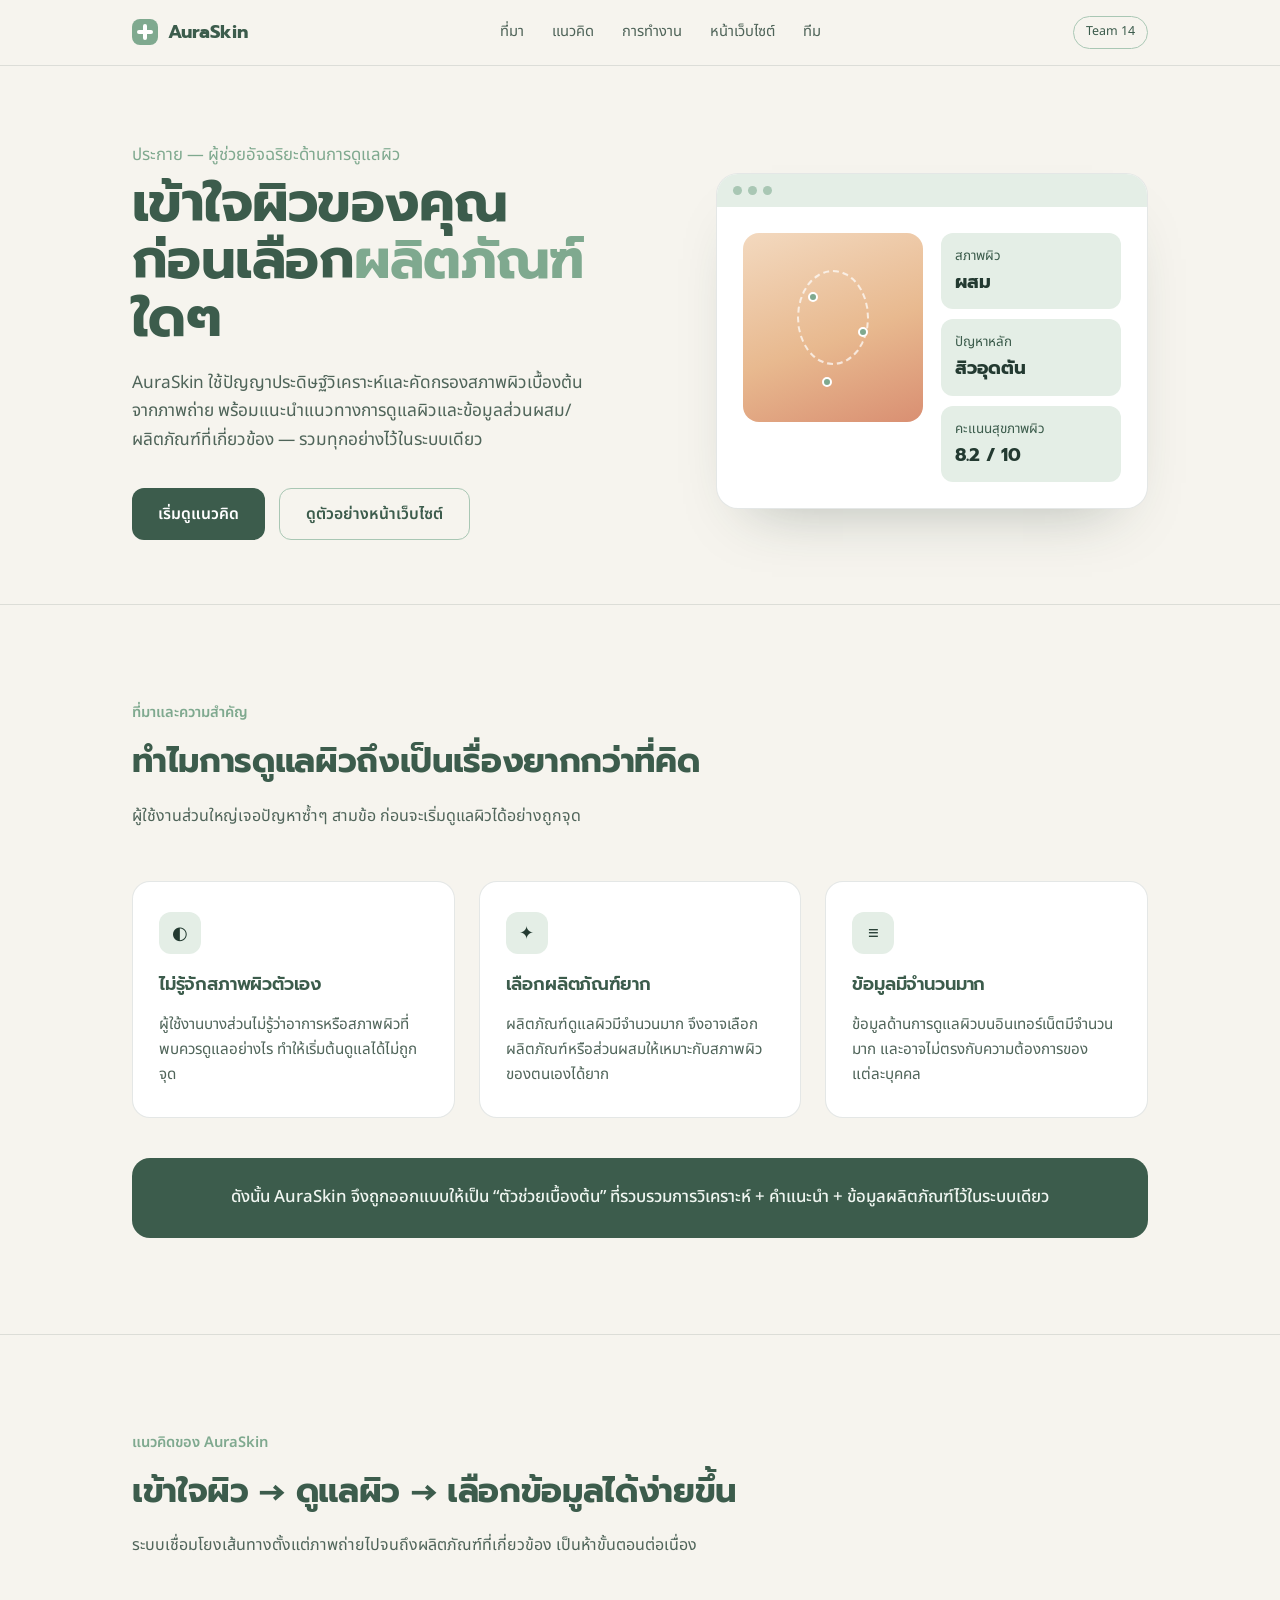
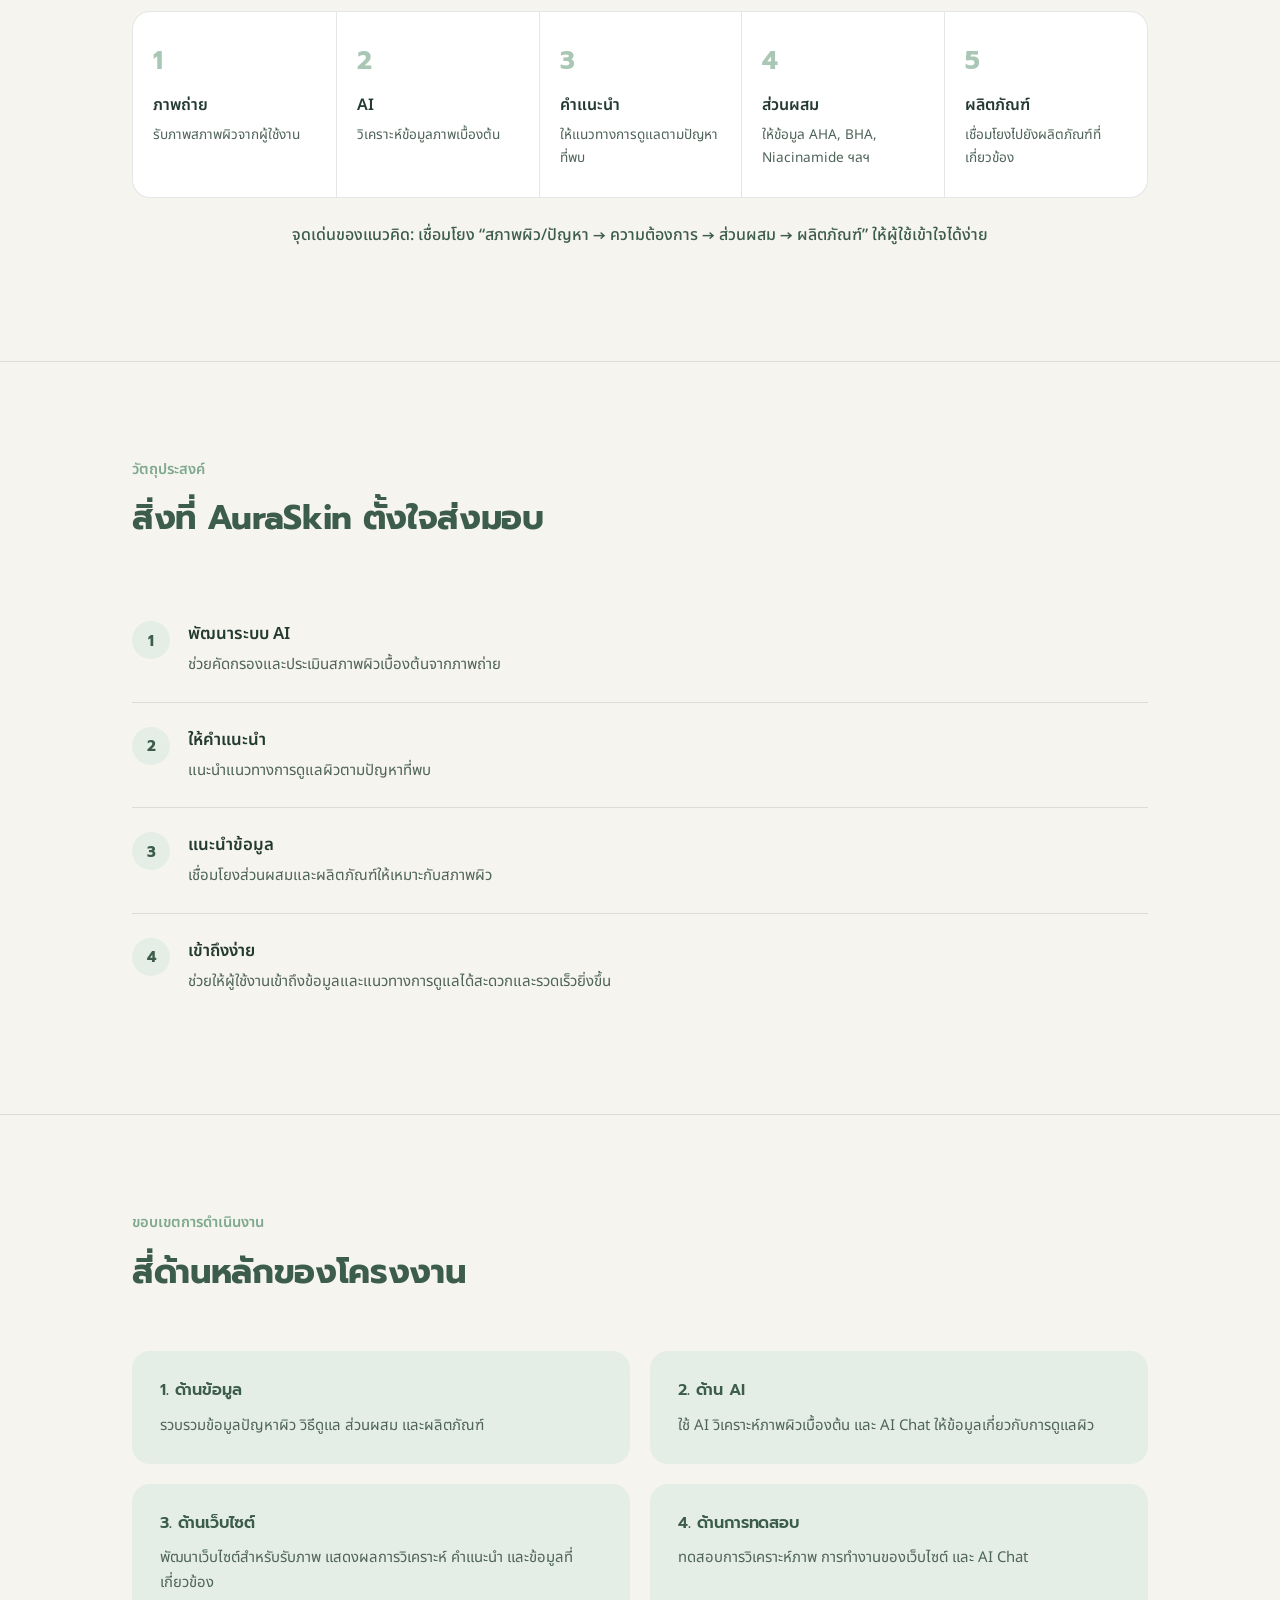
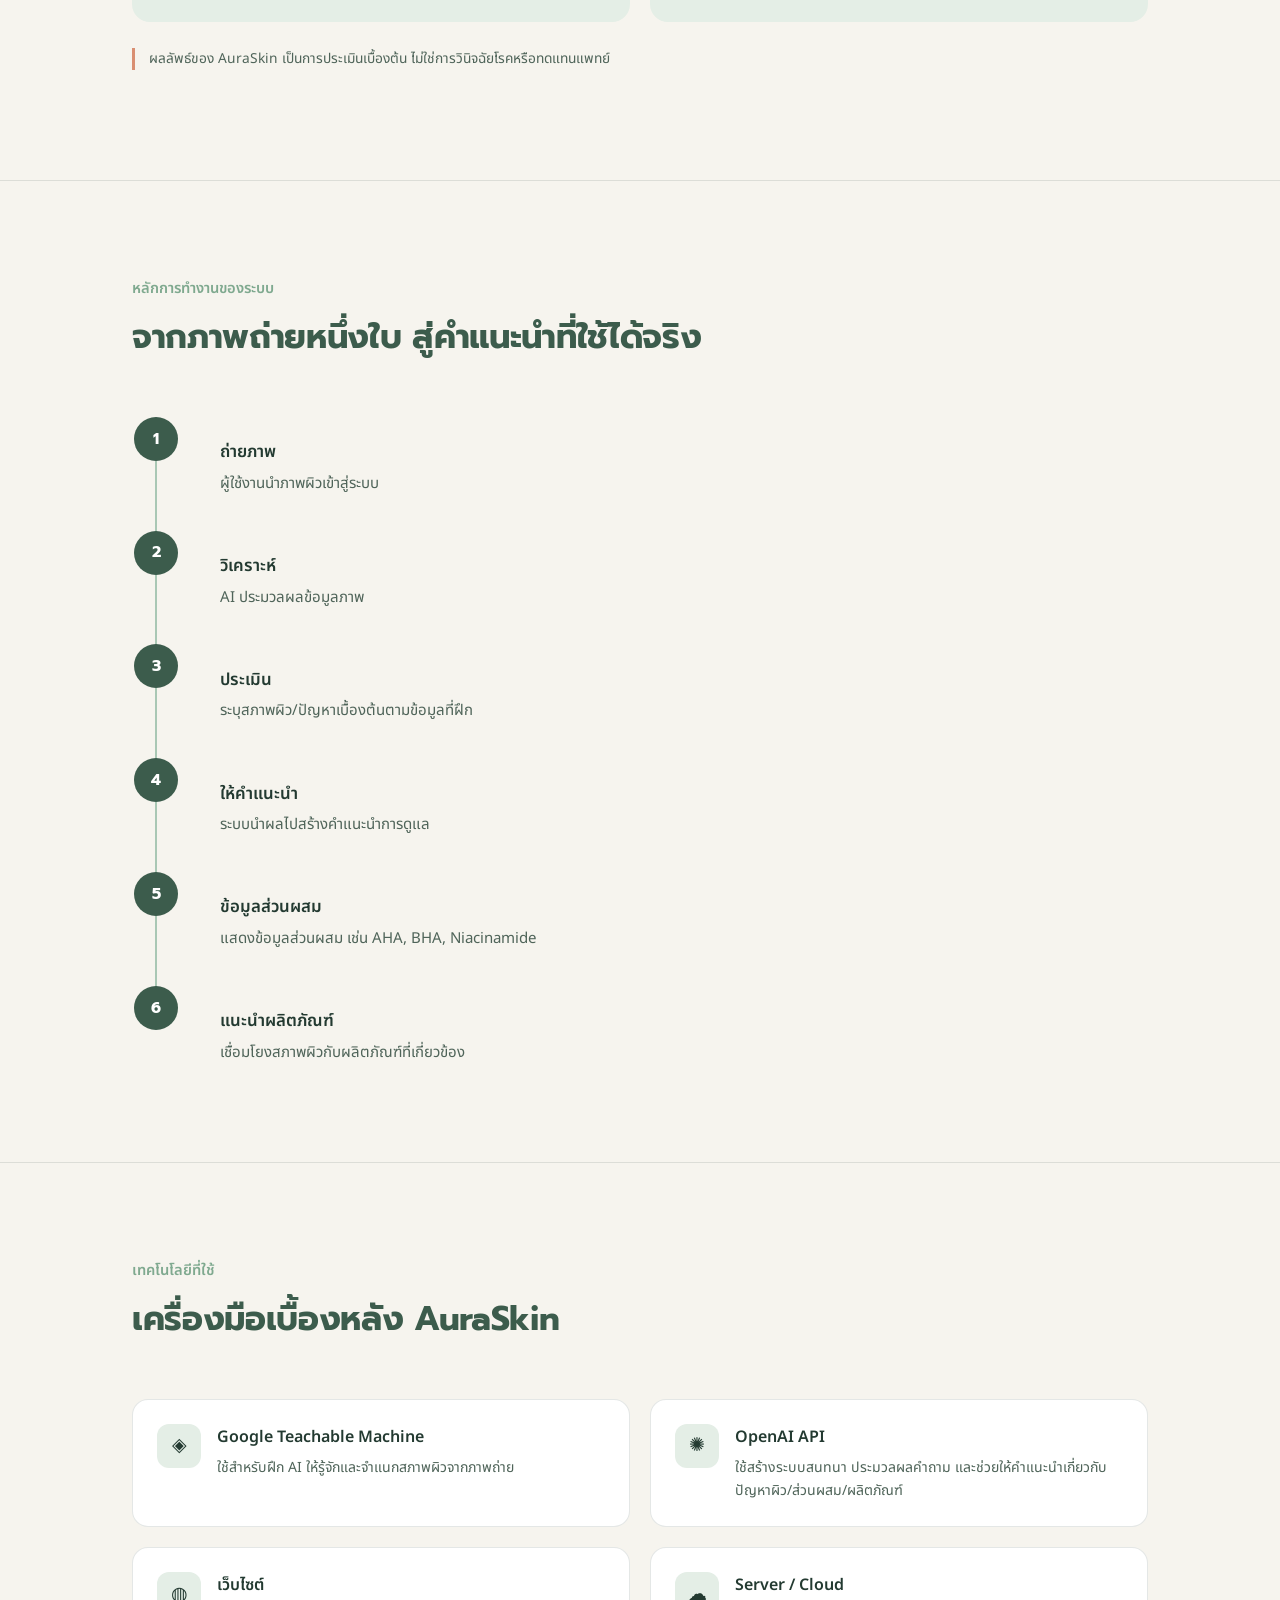
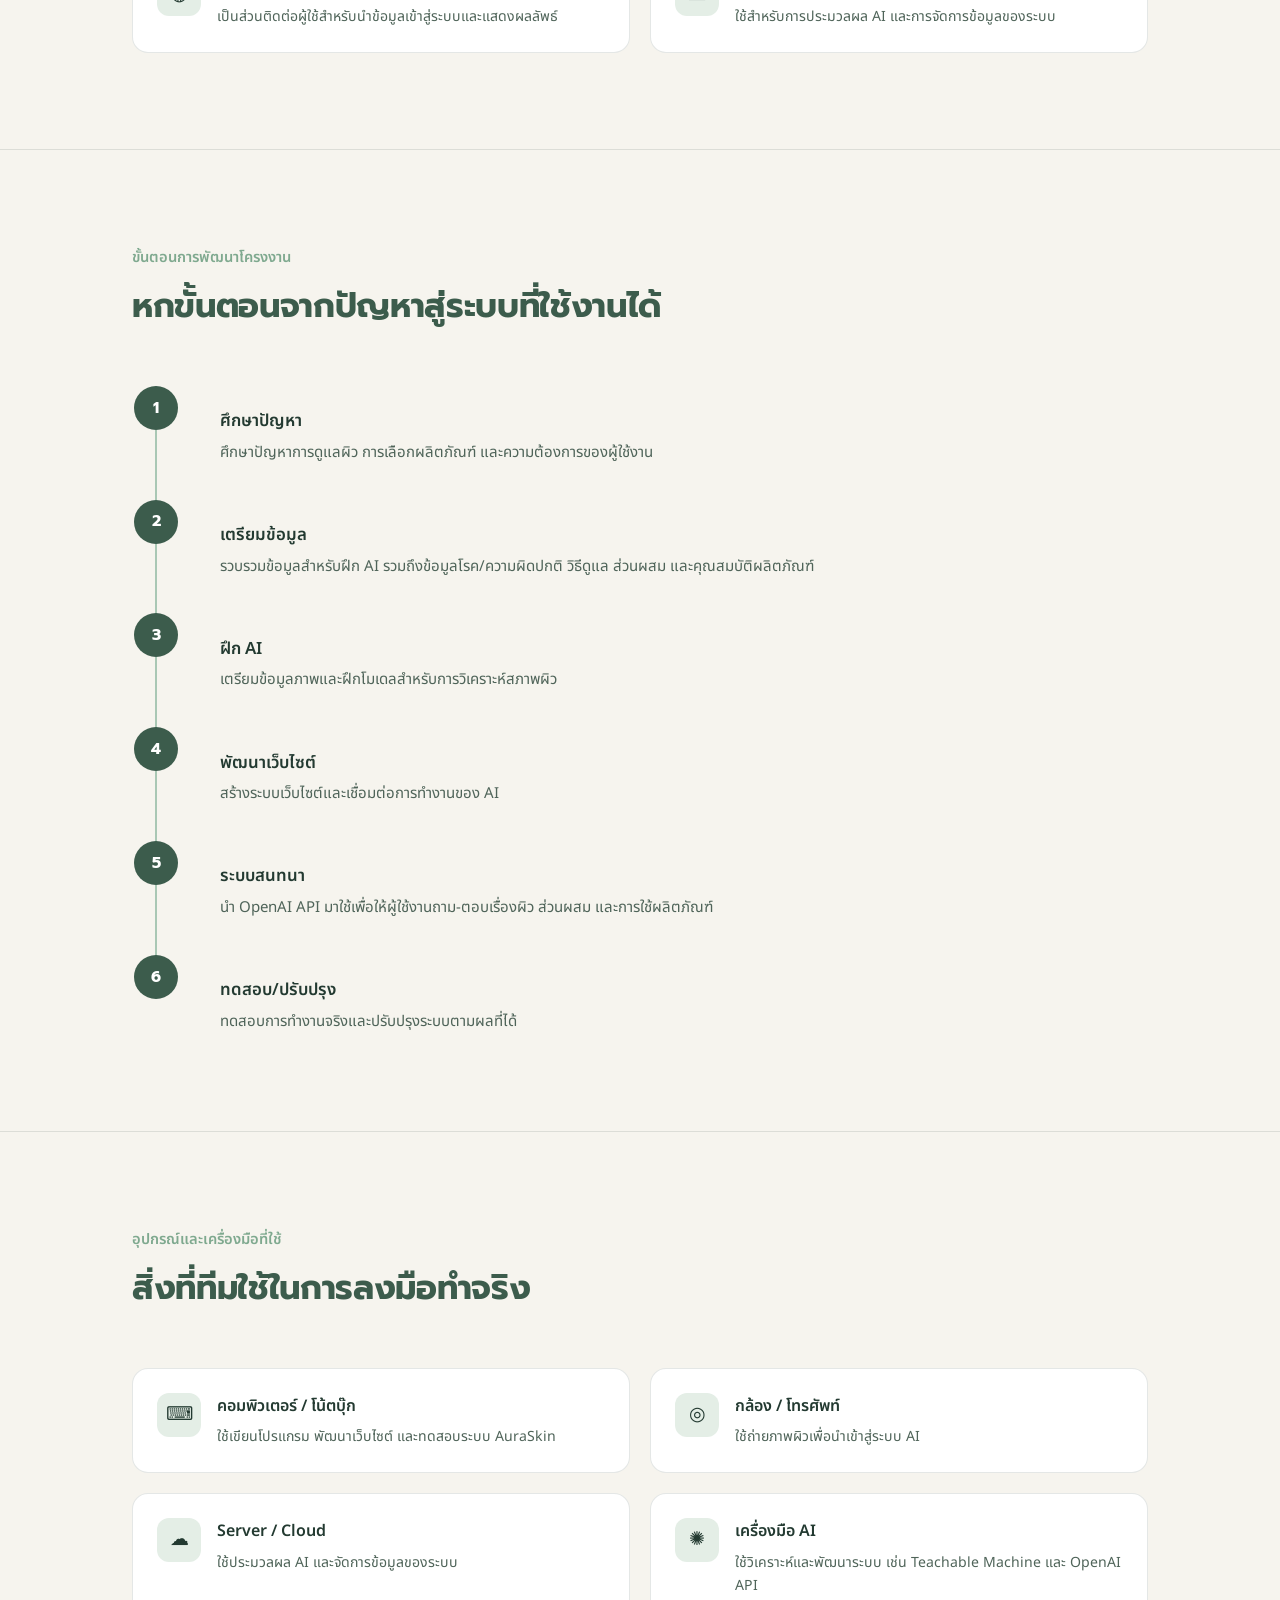
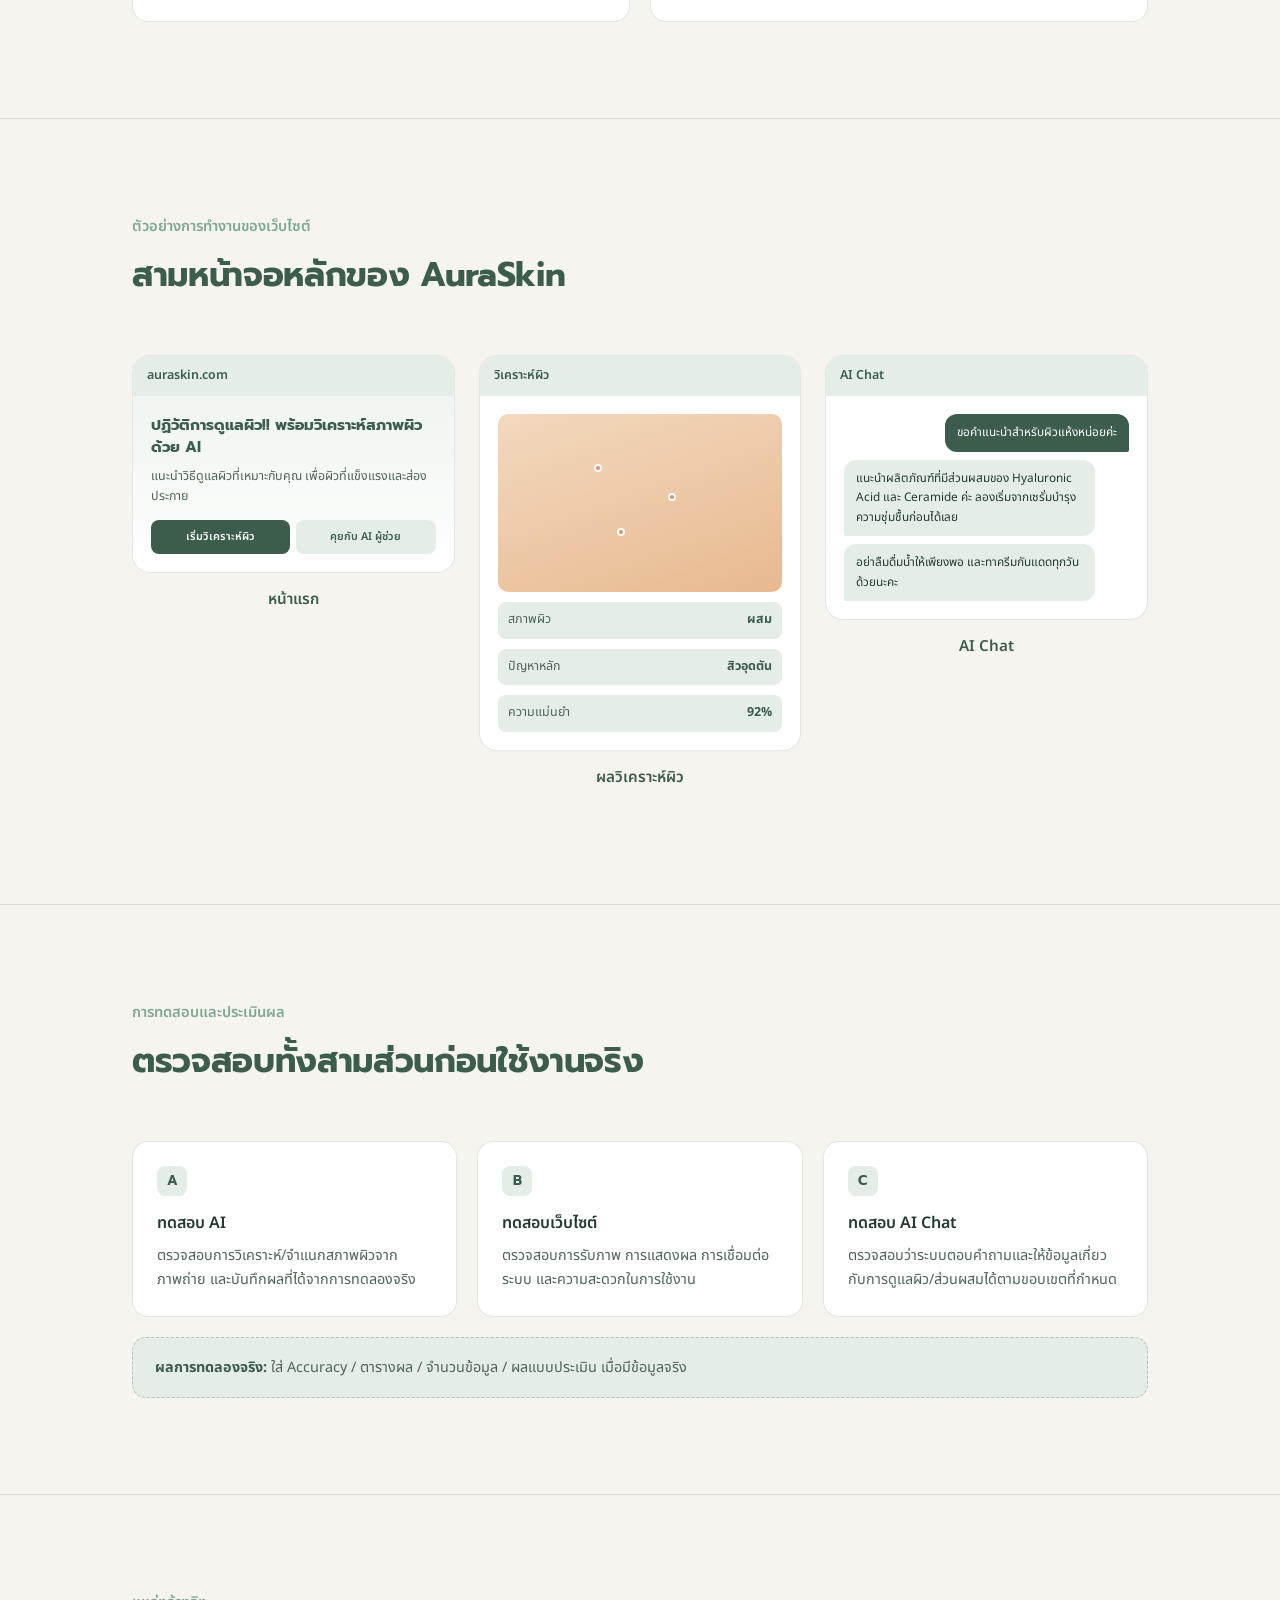
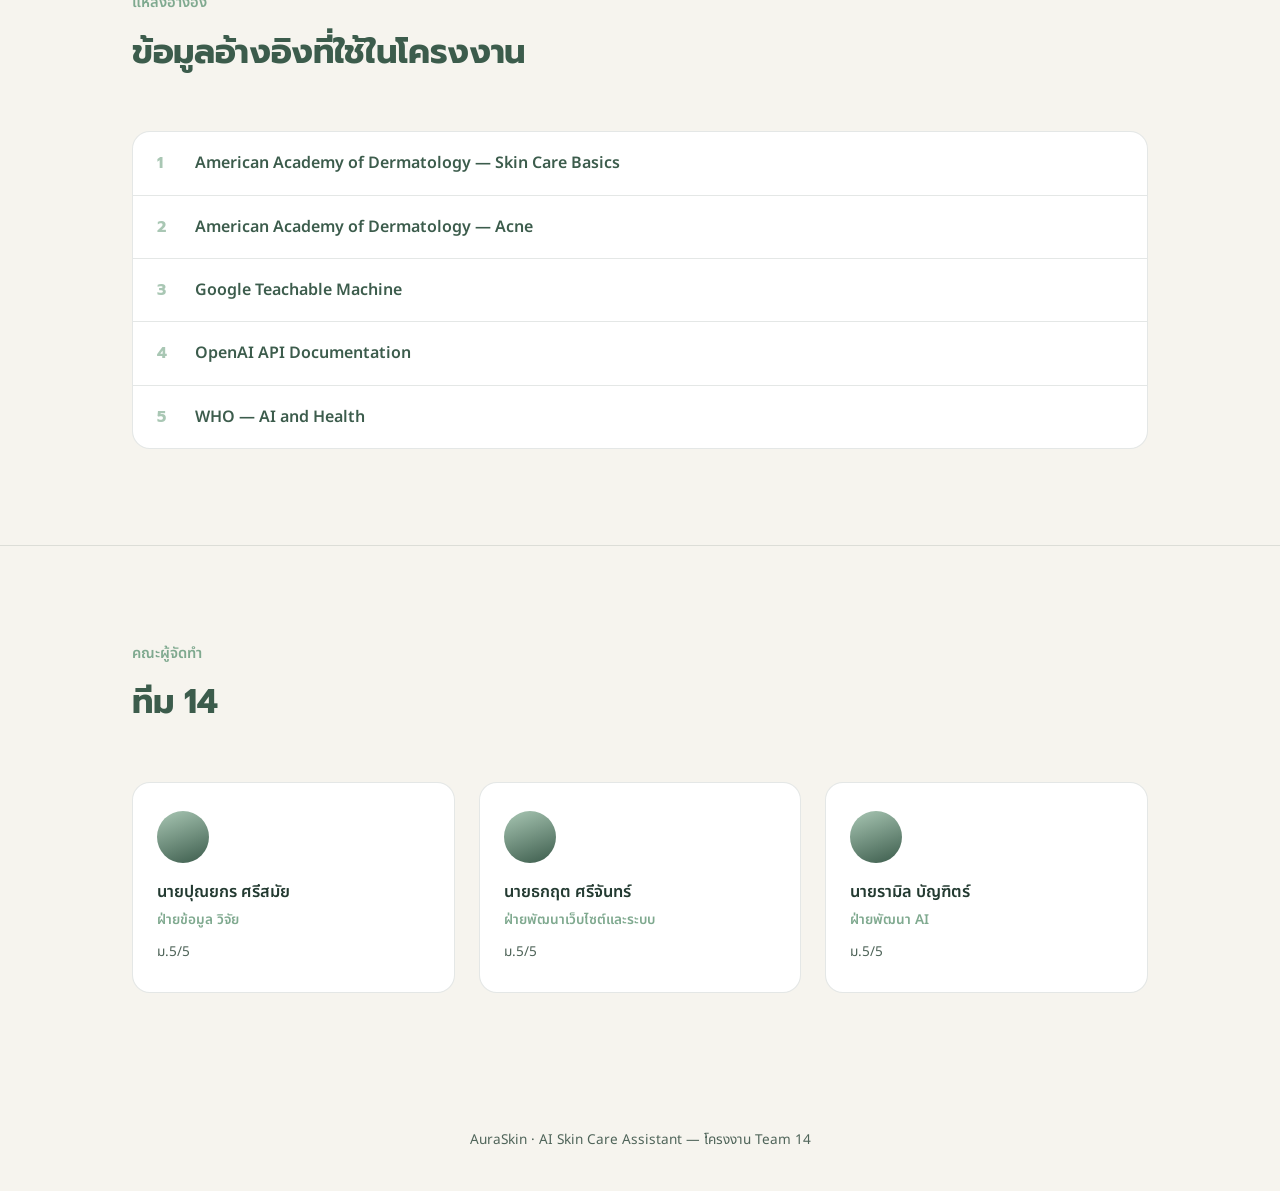
==== index.html @ c548bfcf "commit1" ====
<!DOCTYPE html>
<html lang="th">
<head>
<meta charset="UTF-8">
<meta name="viewport" content="width=device-width, initial-scale=1.0">
<title>AuraSkin — ผู้ช่วยอัจฉริยะด้านการดูแลผิว</title>
<link rel="preconnect" href="https://fonts.googleapis.com">
<link rel="preconnect" href="https://fonts.gstatic.com" crossorigin>
<link href="https://fonts.googleapis.com/css2?family=Prompt:wght@400;500;600;700&family=Noto+Sans+Thai:wght@300;400;500;600;700&display=swap" rel="stylesheet">
<style>
  :root{
    --cream:#F6F4EE;
    --paper:#FFFFFF;
    --ink:#233A31;
    --ink-soft:#4F6459;
    --sage-deep:#3C5C4C;
    --sage:#7FA98F;
    --sage-mid:#A9C7B4;
    --sage-mist:#E4EEE6;
    --clay:#D98F72;
    --line: rgba(35,58,49,0.12);
  }
  *{box-sizing:border-box;}
  html{scroll-behavior:smooth;}
  body{
    margin:0;
    background:var(--cream);
    color:var(--ink);
    font-family:'Noto Sans Thai','Prompt',sans-serif;
    font-weight:400;
    line-height:1.65;
    -webkit-font-smoothing:antialiased;
  }
  h1,h2,h3,.display{
    font-family:'Prompt','Noto Sans Thai',sans-serif;
    color:var(--sage-deep);
    margin:0;
    letter-spacing:-0.01em;
  }
  a{color:inherit;}
  img{max-width:100%;display:block;}
  .wrap{
    max-width:1080px;
    margin:0 auto;
    padding:0 32px;
  }
  section{padding:96px 0;}
  section + section{border-top:1px solid var(--line);}

  /* ---------- nav ---------- */
  nav{
    position:sticky;top:0;z-index:50;
    background:rgba(246,244,238,0.88);
    backdrop-filter:blur(10px);
    border-bottom:1px solid var(--line);
  }
  nav .wrap{
    display:flex;align-items:center;justify-content:space-between;
    padding-top:16px;padding-bottom:16px;
  }
  .brand{display:flex;align-items:center;gap:10px;font-family:'Prompt';font-weight:700;font-size:1.15rem;color:var(--sage-deep);}
  .brand .mark{
    width:26px;height:26px;border-radius:8px;background:var(--sage);
    position:relative;flex:none;
  }
  .brand .mark::before,.brand .mark::after{
    content:"";position:absolute;background:var(--paper);
  }
  .brand .mark::before{left:11px;top:5px;width:4px;height:16px;border-radius:2px;}
  .brand .mark::after{left:5px;top:11px;width:16px;height:4px;border-radius:2px;}
  nav ul{list-style:none;display:flex;gap:28px;margin:0;padding:0;font-size:0.92rem;color:var(--ink-soft);}
  nav ul li a{text-decoration:none;}
  nav ul li a:hover{color:var(--sage-deep);}
  .team-tag{
    font-size:0.78rem;color:var(--sage-deep);border:1px solid var(--sage-mid);
    padding:5px 12px;border-radius:100px;
  }

  /* ---------- hero ---------- */
  .hero{padding-top:76px;padding-bottom:64px;border-top:none;}
  .hero-grid{display:grid;grid-template-columns:1.1fr 0.9fr;gap:56px;align-items:center;}
  .eyebrow-thai{color:var(--sage);font-size:1.05rem;margin-bottom:6px;}
  .hero h1{font-size:3.4rem;line-height:1.05;font-weight:700;}
  .hero h1 span{color:var(--sage);}
  .hero p.lede{margin-top:22px;font-size:1.08rem;color:var(--ink-soft);max-width:46ch;}
  .cta-row{display:flex;gap:14px;margin-top:34px;}
  .btn{
    display:inline-block;padding:13px 26px;border-radius:12px;
    font-size:0.98rem;font-weight:600;text-decoration:none;
    transition:transform .15s ease;
    cursor:pointer;border:none;font-family:inherit;
  }
  .btn:hover{transform:translateY(-2px);}
  .btn-primary{background:var(--sage-deep);color:var(--paper);}
  .btn-ghost{background:transparent;color:var(--sage-deep);border:1.5px solid var(--sage-mid);}

  .hero-visual{
    background:var(--paper);
    border-radius:22px;
    border:1px solid var(--line);
    box-shadow:0 30px 60px -35px rgba(35,58,49,0.35);
    overflow:hidden;
  }
  .hero-visual .bar{
    display:flex;gap:6px;padding:12px 16px;background:var(--sage-mist);
  }
  .hero-visual .bar span{width:9px;height:9px;border-radius:50%;background:var(--sage-mid);}
  .hero-visual .face{
    padding:26px;display:grid;grid-template-columns:1fr 1fr;gap:18px;
  }
  .face-photo{
    aspect-ratio:1/1.05;border-radius:16px;
    background:linear-gradient(160deg,#F3D9BF 0%, #E8B98F 55%, #D98F72 100%);
    position:relative;
  }
  .face-photo::after{
    content:"";position:absolute;inset:20% 30% 30% 30%;
    border-radius:50%;border:2px dashed rgba(255,255,255,0.7);
  }
  .face-dots span{
    position:absolute;width:10px;height:10px;border-radius:50%;
    background:var(--sage);border:2px solid #fff;
  }
  .stat-list{display:flex;flex-direction:column;gap:10px;justify-content:center;}
  .stat-pill{
    background:var(--sage-mist);border-radius:12px;padding:12px 14px;
    font-size:0.84rem;color:var(--sage-deep);
  }
  .stat-pill b{display:block;font-size:1.15rem;font-family:'Prompt';color:var(--ink);}

  /* ---------- section heads ---------- */
  .head{max-width:640px;margin-bottom:52px;}
  .kicker{color:var(--sage);font-weight:600;font-size:0.92rem;margin-bottom:8px;}
  .head h2{font-size:2.1rem;font-weight:700;}
  .head p{margin-top:14px;color:var(--ink-soft);}

  /* ---------- problem cards ---------- */
  .grid-3{display:grid;grid-template-columns:repeat(3,1fr);gap:24px;}
  .grid-2{display:grid;grid-template-columns:repeat(2,1fr);gap:24px;}
  .card{
    background:var(--paper);border:1px solid var(--line);
    border-radius:18px;padding:30px 26px;
  }
  .card h3{font-size:1.12rem;font-weight:600;margin-bottom:12px;}
  .card p{color:var(--ink-soft);font-size:0.95rem;margin:0;}
  .icon-badge{
    width:42px;height:42px;border-radius:12px;background:var(--sage-mist);
    display:flex;align-items:center;justify-content:center;margin-bottom:16px;
    font-size:1.15rem;
  }
  .callout{
    margin-top:40px;background:var(--sage-deep);color:#EFF5F0;
    border-radius:18px;padding:26px 32px;font-size:1.05rem;font-weight:500;
    text-align:center;
  }

  /* ---------- solution flow (sequence -> numbered) ---------- */
  .flow-strip{
    display:grid;grid-template-columns:repeat(5,1fr);gap:0;
    border:1px solid var(--line);border-radius:18px;overflow:hidden;background:var(--paper);
  }
  .flow-step{padding:28px 20px;position:relative;}
  .flow-step + .flow-step{border-left:1px solid var(--line);}
  .flow-step .num{
    font-family:'Prompt';font-weight:700;color:var(--sage-mid);font-size:1.6rem;
  }
  .flow-step h4{margin:10px 0 6px;font-size:1rem;color:var(--ink);font-weight:600;}
  .flow-step p{margin:0;font-size:0.85rem;color:var(--ink-soft);}
  .flow-note{
    text-align:center;margin-top:24px;color:var(--sage-deep);font-weight:500;
  }

  /* ---------- objectives ---------- */
  .obj-row{display:flex;gap:18px;padding:24px 0;align-items:flex-start;}
  .obj-row + .obj-row{border-top:1px solid var(--line);}
  .obj-badge{
    flex:none;width:38px;height:38px;border-radius:50%;background:var(--sage-mist);
    color:var(--sage-deep);display:flex;align-items:center;justify-content:center;
    font-family:'Prompt';font-weight:700;font-size:0.95rem;
  }
  .obj-row h4{margin:0 0 4px;font-size:1.05rem;font-weight:600;}
  .obj-row p{margin:0;color:var(--ink-soft);font-size:0.94rem;}

  /* ---------- scope ---------- */
  .scope-grid{display:grid;grid-template-columns:repeat(2,1fr);gap:20px;}
  .scope-card{
    background:var(--sage-mist);border-radius:18px;padding:26px 28px;
  }
  .scope-card h3{font-size:1rem;font-weight:600;margin-bottom:10px;color:var(--sage-deep);}
  .scope-card p{margin:0;color:var(--ink-soft);font-size:0.93rem;}
  .disclaimer{
    margin-top:26px;font-size:0.86rem;color:var(--ink-soft);
    border-left:3px solid var(--clay);padding-left:14px;
  }

  /* ---------- timeline (system flow / dev steps) ---------- */
  .timeline{position:relative;padding-left:2px;}
  .tl-item{
    display:grid;grid-template-columns:64px 1fr;gap:22px;padding-bottom:34px;position:relative;
  }
  .tl-item:last-child{padding-bottom:0;}
  .tl-dot{
    width:44px;height:44px;border-radius:50%;background:var(--sage-deep);color:#fff;
    display:flex;align-items:center;justify-content:center;font-family:'Prompt';font-weight:700;
    position:relative;z-index:1;
  }
  .tl-item::before{
    content:"";position:absolute;left:21px;top:44px;bottom:-34px;width:2px;background:var(--sage-mid);
  }
  .tl-item:last-child::before{display:none;}
  .tl-body h4{font-size:1.05rem;font-weight:600;margin-bottom:5px;}
  .tl-body p{margin:0;color:var(--ink-soft);font-size:0.94rem;}

  /* ---------- technology / tools ---------- */
  .tech-grid{display:grid;grid-template-columns:repeat(2,1fr);gap:20px;}
  .tech-card{
    display:flex;gap:16px;align-items:flex-start;
    background:var(--paper);border:1px solid var(--line);border-radius:16px;padding:24px;
  }
  .tech-icon{
    flex:none;width:44px;height:44px;border-radius:12px;
    background:var(--sage-mist);display:flex;align-items:center;justify-content:center;
    font-size:1.2rem;
  }
  .tech-card h4{font-size:1rem;font-weight:600;margin:0 0 6px;}
  .tech-card p{margin:0;color:var(--ink-soft);font-size:0.88rem;}

  /* ---------- UI mockups ---------- */
  .mock-grid{display:grid;grid-template-columns:repeat(3,1fr);gap:24px;}
  .mock{
    background:var(--paper);border:1px solid var(--line);border-radius:18px;
    overflow:hidden;display:flex;flex-direction:column;
  }
  .mock-top{background:var(--sage-mist);padding:10px 14px;font-size:0.78rem;color:var(--sage-deep);font-weight:600;}
  .mock-body{padding:18px;flex:1;font-size:0.78rem;color:var(--ink-soft);}
  .mock-title{text-align:center;padding:14px 0 18px;font-weight:600;color:var(--sage-deep);font-size:0.95rem;}
  .m1 .mock-body{background:linear-gradient(180deg,#EFF5F0,#fff);}
  .m1 .headline{font-family:'Prompt';font-weight:700;color:var(--sage-deep);font-size:0.95rem;line-height:1.4;margin-bottom:10px;}
  .m1 .btnrow{display:flex;gap:6px;margin-top:12px;}
  .m1 .mini-btn{flex:1;text-align:center;padding:8px 4px;border-radius:8px;font-size:0.68rem;font-weight:600;cursor:pointer;}
  .m1 .mini-btn.a{background:var(--sage-deep);color:#fff;}
  .m1 .mini-btn.b{background:var(--sage-mist);color:var(--sage-deep);}
  .m2 .mock-body{display:flex;flex-direction:column;gap:10px;}
  .m2 .analysis-face{
    aspect-ratio:1.6/1;border-radius:10px;
    background:linear-gradient(160deg,#F3D9BF,#E8B98F);position:relative;
  }
  .m2 .analysis-face span{position:absolute;width:8px;height:8px;border-radius:50%;background:var(--clay);border:2px solid #fff;}
  .m2 .result-row{display:flex;justify-content:space-between;background:var(--sage-mist);border-radius:8px;padding:8px 10px;}
  .m2 .result-row b{color:var(--sage-deep);}
  .m3 .mock-body{display:flex;flex-direction:column;gap:8px;}
  .bubble{border-radius:12px;padding:9px 12px;font-size:0.74rem;max-width:88%;}
  .bubble.user{align-self:flex-end;background:var(--sage-deep);color:#fff;border-bottom-right-radius:2px;}
  .bubble.bot{align-self:flex-start;background:var(--sage-mist);color:var(--ink);border-bottom-left-radius:2px;}

  /* ---------- evaluation ---------- */
  .eval-grid{display:grid;grid-template-columns:repeat(3,1fr);gap:20px;}
  .eval-card{border:1px solid var(--line);border-radius:16px;padding:24px;background:var(--paper);}
  .eval-tag{
    display:inline-flex;width:30px;height:30px;border-radius:8px;background:var(--sage-mist);
    color:var(--sage-deep);align-items:center;justify-content:center;font-weight:700;font-family:'Prompt';
    font-size:0.85rem;margin-bottom:14px;
  }
  .eval-card h4{font-size:1rem;font-weight:600;margin:0 0 8px;}
  .eval-card p{margin:0;color:var(--ink-soft);font-size:0.9rem;}
  .result-box{
    margin-top:20px;border:1px dashed var(--sage-mid);border-radius:14px;padding:18px 22px;
    color:var(--ink-soft);font-size:0.9rem;background:var(--sage-mist);
  }
  .result-box b{color:var(--sage-deep);}

  /* ---------- references ---------- */
  .ref-list{list-style:none;margin:0;padding:0;border:1px solid var(--line);border-radius:18px;overflow:hidden;background:var(--paper);}
  .ref-list li{display:flex;gap:16px;padding:18px 24px;align-items:baseline;}
  .ref-list li + li{border-top:1px solid var(--line);}
  .ref-list .ref-num{font-family:'Prompt';font-weight:700;color:var(--sage-mid);width:22px;flex:none;}
  .ref-list a{font-weight:600;text-decoration:none;color:var(--sage-deep);}
  .ref-list a:hover{text-decoration:underline;}

  /* ---------- team ---------- */
  .team-grid{display:grid;grid-template-columns:repeat(3,1fr);gap:24px;}
  .team-card{
    background:var(--paper);border:1px solid var(--line);border-radius:18px;
    padding:28px 24px;text-align:left;
  }
  .team-avatar{
    width:52px;height:52px;border-radius:50%;
    background:linear-gradient(160deg,var(--sage-mid),var(--sage-deep));
    margin-bottom:16px;
  }
  .team-card h4{font-size:1.02rem;font-weight:600;margin:0 0 3px;}
  .team-card .role{color:var(--sage);font-size:0.85rem;font-weight:600;margin-bottom:10px;}
  .team-card .grade{color:var(--ink-soft);font-size:0.85rem;}

  footer{
    padding:40px 0;text-align:center;color:var(--ink-soft);font-size:0.85rem;
  }

  @media (max-width:860px){
    .hero-grid{grid-template-columns:1fr;}
    .grid-3,.grid-2,.tech-grid,.scope-grid,.mock-grid,.eval-grid,.team-grid{grid-template-columns:1fr;}
    .flow-strip{grid-template-columns:1fr;}
    .flow-step + .flow-step{border-left:none;border-top:1px solid var(--line);}
    nav ul{display:none;}
    .hero h1{font-size:2.3rem;}
    section{padding:64px 0;}
  }
  @media (prefers-reduced-motion: reduce){
    *{transition:none !important;}
  }
</style>
</head>
<body>

<nav>
  <div class="wrap">
    <div class="brand"><span class="mark"></span>AuraSkin</div>
    <ul>
      <li><a href="#problem">ที่มา</a></li>
      <li><a href="#solution">แนวคิด</a></li>
      <li><a href="#flow">การทำงาน</a></li>
      <li><a href="#ui">หน้าเว็บไซต์</a></li>
      <li><a href="#team">ทีม</a></li>
    </ul>
    <span class="team-tag">Team 14</span>
  </div>
</nav>

<section class="hero">
  <div class="wrap hero-grid">
    <div>
      <div class="eyebrow-thai">ประกาย — ผู้ช่วยอัจฉริยะด้านการดูแลผิว</div>
      <h1>เข้าใจผิวของคุณ<br>ก่อนเลือก<span>ผลิตภัณฑ์</span>ใดๆ</h1>
      <p class="lede">AuraSkin ใช้ปัญญาประดิษฐ์วิเคราะห์และคัดกรองสภาพผิวเบื้องต้นจากภาพถ่าย พร้อมแนะนำแนวทางการดูแลผิวและข้อมูลส่วนผสม/ผลิตภัณฑ์ที่เกี่ยวข้อง — รวมทุกอย่างไว้ในระบบเดียว</p>
      <div class="cta-row">
        <button class="btn btn-primary">เริ่มดูแนวคิด</button>
        <button class="btn btn-ghost">ดูตัวอย่างหน้าเว็บไซต์</button>
      </div>
    </div>
    <div class="hero-visual">
      <div class="bar"><span></span><span></span><span></span></div>
      <div class="face">
        <div style="position:relative;">
          <div class="face-photo"></div>
          <div class="face-dots">
            <span style="top:24%;left:36%;"></span>
            <span style="top:38%;left:64%;"></span>
            <span style="top:58%;left:44%;"></span>
          </div>
        </div>
        <div class="stat-list">
          <div class="stat-pill">สภาพผิว<b>ผสม</b></div>
          <div class="stat-pill">ปัญหาหลัก<b>สิวอุดตัน</b></div>
          <div class="stat-pill">คะแนนสุขภาพผิว<b>8.2 / 10</b></div>
        </div>
      </div>
    </div>
  </div>
</section>

<section id="problem">
  <div class="wrap">
    <div class="head">
      <div class="kicker">ที่มาและความสำคัญ</div>
      <h2>ทำไมการดูแลผิวถึงเป็นเรื่องยากกว่าที่คิด</h2>
      <p>ผู้ใช้งานส่วนใหญ่เจอปัญหาซ้ำๆ สามข้อ ก่อนจะเริ่มดูแลผิวได้อย่างถูกจุด</p>
    </div>
    <div class="grid-3">
      <div class="card">
        <div class="icon-badge">◐</div>
        <h3>ไม่รู้จักสภาพผิวตัวเอง</h3>
        <p>ผู้ใช้งานบางส่วนไม่รู้ว่าอาการหรือสภาพผิวที่พบควรดูแลอย่างไร ทำให้เริ่มต้นดูแลได้ไม่ถูกจุด</p>
      </div>
      <div class="card">
        <div class="icon-badge">✦</div>
        <h3>เลือกผลิตภัณฑ์ยาก</h3>
        <p>ผลิตภัณฑ์ดูแลผิวมีจำนวนมาก จึงอาจเลือกผลิตภัณฑ์หรือส่วนผสมให้เหมาะกับสภาพผิวของตนเองได้ยาก</p>
      </div>
      <div class="card">
        <div class="icon-badge">≡</div>
        <h3>ข้อมูลมีจำนวนมาก</h3>
        <p>ข้อมูลด้านการดูแลผิวบนอินเทอร์เน็ตมีจำนวนมาก และอาจไม่ตรงกับความต้องการของแต่ละบุคคล</p>
      </div>
    </div>
    <div class="callout">ดังนั้น AuraSkin จึงถูกออกแบบให้เป็น “ตัวช่วยเบื้องต้น” ที่รวบรวมการวิเคราะห์ + คำแนะนำ + ข้อมูลผลิตภัณฑ์ไว้ในระบบเดียว</div>
  </div>
</section>

<section id="solution">
  <div class="wrap">
    <div class="head">
      <div class="kicker">แนวคิดของ AuraSkin</div>
      <h2>เข้าใจผิว → ดูแลผิว → เลือกข้อมูลได้ง่ายขึ้น</h2>
      <p>ระบบเชื่อมโยงเส้นทางตั้งแต่ภาพถ่ายไปจนถึงผลิตภัณฑ์ที่เกี่ยวข้อง เป็นห้าขั้นตอนต่อเนื่อง</p>
    </div>
    <div class="flow-strip">
      <div class="flow-step"><div class="num">1</div><h4>ภาพถ่าย</h4><p>รับภาพสภาพผิวจากผู้ใช้งาน</p></div>
      <div class="flow-step"><div class="num">2</div><h4>AI</h4><p>วิเคราะห์ข้อมูลภาพเบื้องต้น</p></div>
      <div class="flow-step"><div class="num">3</div><h4>คำแนะนำ</h4><p>ให้แนวทางการดูแลตามปัญหาที่พบ</p></div>
      <div class="flow-step"><div class="num">4</div><h4>ส่วนผสม</h4><p>ให้ข้อมูล AHA, BHA, Niacinamide ฯลฯ</p></div>
      <div class="flow-step"><div class="num">5</div><h4>ผลิตภัณฑ์</h4><p>เชื่อมโยงไปยังผลิตภัณฑ์ที่เกี่ยวข้อง</p></div>
    </div>
    <p class="flow-note">จุดเด่นของแนวคิด: เชื่อมโยง “สภาพผิว/ปัญหา → ความต้องการ → ส่วนผสม → ผลิตภัณฑ์” ให้ผู้ใช้เข้าใจได้ง่าย</p>
  </div>
</section>

<section id="objectives">
  <div class="wrap">
    <div class="head">
      <div class="kicker">วัตถุประสงค์</div>
      <h2>สิ่งที่ AuraSkin ตั้งใจส่งมอบ</h2>
    </div>
    <div>
      <div class="obj-row">
        <div class="obj-badge">1</div>
        <div><h4>พัฒนาระบบ AI</h4><p>ช่วยคัดกรองและประเมินสภาพผิวเบื้องต้นจากภาพถ่าย</p></div>
      </div>
      <div class="obj-row">
        <div class="obj-badge">2</div>
        <div><h4>ให้คำแนะนำ</h4><p>แนะนำแนวทางการดูแลผิวตามปัญหาที่พบ</p></div>
      </div>
      <div class="obj-row">
        <div class="obj-badge">3</div>
        <div><h4>แนะนำข้อมูล</h4><p>เชื่อมโยงส่วนผสมและผลิตภัณฑ์ให้เหมาะกับสภาพผิว</p></div>
      </div>
      <div class="obj-row">
        <div class="obj-badge">4</div>
        <div><h4>เข้าถึงง่าย</h4><p>ช่วยให้ผู้ใช้งานเข้าถึงข้อมูลและแนวทางการดูแลได้สะดวกและรวดเร็วยิ่งขึ้น</p></div>
      </div>
    </div>
  </div>
</section>

<section id="scope">
  <div class="wrap">
    <div class="head">
      <div class="kicker">ขอบเขตการดำเนินงาน</div>
      <h2>สี่ด้านหลักของโครงงาน</h2>
    </div>
    <div class="scope-grid">
      <div class="scope-card">
        <h3>1. ด้านข้อมูล</h3>
        <p>รวบรวมข้อมูลปัญหาผิว วิธีดูแล ส่วนผสม และผลิตภัณฑ์</p>
      </div>
      <div class="scope-card">
        <h3>2. ด้าน AI</h3>
        <p>ใช้ AI วิเคราะห์ภาพผิวเบื้องต้น และ AI Chat ให้ข้อมูลเกี่ยวกับการดูแลผิว</p>
      </div>
      <div class="scope-card">
        <h3>3. ด้านเว็บไซต์</h3>
        <p>พัฒนาเว็บไซต์สำหรับรับภาพ แสดงผลการวิเคราะห์ คำแนะนำ และข้อมูลที่เกี่ยวข้อง</p>
      </div>
      <div class="scope-card">
        <h3>4. ด้านการทดสอบ</h3>
        <p>ทดสอบการวิเคราะห์ภาพ การทำงานของเว็บไซต์ และ AI Chat</p>
      </div>
    </div>
    <p class="disclaimer">ผลลัพธ์ของ AuraSkin เป็นการประเมินเบื้องต้น ไม่ใช่การวินิจฉัยโรคหรือทดแทนแพทย์</p>
  </div>
</section>

<section id="flow">
  <div class="wrap">
    <div class="head">
      <div class="kicker">หลักการทำงานของระบบ</div>
      <h2>จากภาพถ่ายหนึ่งใบ สู่คำแนะนำที่ใช้ได้จริง</h2>
    </div>
    <div class="timeline">
      <div class="tl-item"><div class="tl-dot">1</div><div class="tl-body"><h4>ถ่ายภาพ</h4><p>ผู้ใช้งานนำภาพผิวเข้าสู่ระบบ</p></div></div>
      <div class="tl-item"><div class="tl-dot">2</div><div class="tl-body"><h4>วิเคราะห์</h4><p>AI ประมวลผลข้อมูลภาพ</p></div></div>
      <div class="tl-item"><div class="tl-dot">3</div><div class="tl-body"><h4>ประเมิน</h4><p>ระบุสภาพผิว/ปัญหาเบื้องต้นตามข้อมูลที่ฝึก</p></div></div>
      <div class="tl-item"><div class="tl-dot">4</div><div class="tl-body"><h4>ให้คำแนะนำ</h4><p>ระบบนำผลไปสร้างคำแนะนำการดูแล</p></div></div>
      <div class="tl-item"><div class="tl-dot">5</div><div class="tl-body"><h4>ข้อมูลส่วนผสม</h4><p>แสดงข้อมูลส่วนผสม เช่น AHA, BHA, Niacinamide</p></div></div>
      <div class="tl-item"><div class="tl-dot">6</div><div class="tl-body"><h4>แนะนำผลิตภัณฑ์</h4><p>เชื่อมโยงสภาพผิวกับผลิตภัณฑ์ที่เกี่ยวข้อง</p></div></div>
    </div>
  </div>
</section>

<section id="technology">
  <div class="wrap">
    <div class="head">
      <div class="kicker">เทคโนโลยีที่ใช้</div>
      <h2>เครื่องมือเบื้องหลัง AuraSkin</h2>
    </div>
    <div class="tech-grid">
      <div class="tech-card">
        <div class="tech-icon">◈</div>
        <div><h4>Google Teachable Machine</h4><p>ใช้สำหรับฝึก AI ให้รู้จักและจำแนกสภาพผิวจากภาพถ่าย</p></div>
      </div>
      <div class="tech-card">
        <div class="tech-icon">✺</div>
        <div><h4>OpenAI API</h4><p>ใช้สร้างระบบสนทนา ประมวลผลคำถาม และช่วยให้คำแนะนำเกี่ยวกับปัญหาผิว/ส่วนผสม/ผลิตภัณฑ์</p></div>
      </div>
      <div class="tech-card">
        <div class="tech-icon">◍</div>
        <div><h4>เว็บไซต์</h4><p>เป็นส่วนติดต่อผู้ใช้สำหรับนำข้อมูลเข้าสู่ระบบและแสดงผลลัพธ์</p></div>
      </div>
      <div class="tech-card">
        <div class="tech-icon">☁</div>
        <div><h4>Server / Cloud</h4><p>ใช้สำหรับการประมวลผล AI และการจัดการข้อมูลของระบบ</p></div>
      </div>
    </div>
  </div>
</section>

<section id="development">
  <div class="wrap">
    <div class="head">
      <div class="kicker">ขั้นตอนการพัฒนาโครงงาน</div>
      <h2>หกขั้นตอนจากปัญหาสู่ระบบที่ใช้งานได้</h2>
    </div>
    <div class="timeline">
      <div class="tl-item"><div class="tl-dot">1</div><div class="tl-body"><h4>ศึกษาปัญหา</h4><p>ศึกษาปัญหาการดูแลผิว การเลือกผลิตภัณฑ์ และความต้องการของผู้ใช้งาน</p></div></div>
      <div class="tl-item"><div class="tl-dot">2</div><div class="tl-body"><h4>เตรียมข้อมูล</h4><p>รวบรวมข้อมูลสำหรับฝึก AI รวมถึงข้อมูลโรค/ความผิดปกติ วิธีดูแล ส่วนผสม และคุณสมบัติผลิตภัณฑ์</p></div></div>
      <div class="tl-item"><div class="tl-dot">3</div><div class="tl-body"><h4>ฝึก AI</h4><p>เตรียมข้อมูลภาพและฝึกโมเดลสำหรับการวิเคราะห์สภาพผิว</p></div></div>
      <div class="tl-item"><div class="tl-dot">4</div><div class="tl-body"><h4>พัฒนาเว็บไซต์</h4><p>สร้างระบบเว็บไซต์และเชื่อมต่อการทำงานของ AI</p></div></div>
      <div class="tl-item"><div class="tl-dot">5</div><div class="tl-body"><h4>ระบบสนทนา</h4><p>นำ OpenAI API มาใช้เพื่อให้ผู้ใช้งานถาม-ตอบเรื่องผิว ส่วนผสม และการใช้ผลิตภัณฑ์</p></div></div>
      <div class="tl-item"><div class="tl-dot">6</div><div class="tl-body"><h4>ทดสอบ/ปรับปรุง</h4><p>ทดสอบการทำงานจริงและปรับปรุงระบบตามผลที่ได้</p></div></div>
    </div>
  </div>
</section>

<section id="tools">
  <div class="wrap">
    <div class="head">
      <div class="kicker">อุปกรณ์และเครื่องมือที่ใช้</div>
      <h2>สิ่งที่ทีมใช้ในการลงมือทำจริง</h2>
    </div>
    <div class="tech-grid">
      <div class="tech-card"><div class="tech-icon">⌨</div><div><h4>คอมพิวเตอร์ / โน้ตบุ๊ก</h4><p>ใช้เขียนโปรแกรม พัฒนาเว็บไซต์ และทดสอบระบบ AuraSkin</p></div></div>
      <div class="tech-card"><div class="tech-icon">◎</div><div><h4>กล้อง / โทรศัพท์</h4><p>ใช้ถ่ายภาพผิวเพื่อนำเข้าสู่ระบบ AI</p></div></div>
      <div class="tech-card"><div class="tech-icon">☁</div><div><h4>Server / Cloud</h4><p>ใช้ประมวลผล AI และจัดการข้อมูลของระบบ</p></div></div>
      <div class="tech-card"><div class="tech-icon">✺</div><div><h4>เครื่องมือ AI</h4><p>ใช้วิเคราะห์และพัฒนาระบบ เช่น Teachable Machine และ OpenAI API</p></div></div>
    </div>
  </div>
</section>

<section id="ui">
  <div class="wrap">
    <div class="head">
      <div class="kicker">ตัวอย่างการทำงานของเว็บไซต์</div>
      <h2>สามหน้าจอหลักของ AuraSkin</h2>
    </div>
    <div class="mock-grid">
      <div>
        <div class="mock m1">
          <div class="mock-top">auraskin.com</div>
          <div class="mock-body">
            <div class="headline">ปฏิวัติการดูแลผิว!! พร้อมวิเคราะห์สภาพผิวด้วย AI</div>
            <p style="margin:0 0 4px;">แนะนำวิธีดูแลผิวที่เหมาะกับคุณ เพื่อผิวที่แข็งแรงและส่องประกาย</p>
            <div class="btnrow">
              <div class="mini-btn a">เริ่มวิเคราะห์ผิว</div>
              <div class="mini-btn b">คุยกับ AI ผู้ช่วย</div>
            </div>
          </div>
        </div>
        <div class="mock-title">หน้าแรก</div>
      </div>
      <div>
        <div class="mock m2">
          <div class="mock-top">วิเคราะห์ผิว</div>
          <div class="mock-body">
            <div class="analysis-face">
              <span style="top:28%;left:34%;"></span>
              <span style="top:44%;left:60%;"></span>
              <span style="top:64%;left:42%;"></span>
            </div>
            <div class="result-row"><span>สภาพผิว</span><b>ผสม</b></div>
            <div class="result-row"><span>ปัญหาหลัก</span><b>สิวอุดตัน</b></div>
            <div class="result-row"><span>ความแม่นยำ</span><b>92%</b></div>
          </div>
        </div>
        <div class="mock-title">ผลวิเคราะห์ผิว</div>
      </div>
      <div>
        <div class="mock m3">
          <div class="mock-top">AI Chat</div>
          <div class="mock-body">
            <div class="bubble user">ขอคำแนะนำสำหรับผิวแห้งหน่อยค่ะ</div>
            <div class="bubble bot">แนะนำผลิตภัณฑ์ที่มีส่วนผสมของ Hyaluronic Acid และ Ceramide ค่ะ ลองเริ่มจากเซรั่มบำรุงความชุ่มชื้นก่อนได้เลย</div>
            <div class="bubble bot">อย่าลืมดื่มน้ำให้เพียงพอ และทาครีมกันแดดทุกวันด้วยนะคะ</div>
          </div>
        </div>
        <div class="mock-title">AI Chat</div>
      </div>
    </div>
  </div>
</section>

<section id="evaluation">
  <div class="wrap">
    <div class="head">
      <div class="kicker">การทดสอบและประเมินผล</div>
      <h2>ตรวจสอบทั้งสามส่วนก่อนใช้งานจริง</h2>
    </div>
    <div class="eval-grid">
      <div class="eval-card">
        <div class="eval-tag">A</div>
        <h4>ทดสอบ AI</h4>
        <p>ตรวจสอบการวิเคราะห์/จำแนกสภาพผิวจากภาพถ่าย และบันทึกผลที่ได้จากการทดลองจริง</p>
      </div>
      <div class="eval-card">
        <div class="eval-tag">B</div>
        <h4>ทดสอบเว็บไซต์</h4>
        <p>ตรวจสอบการรับภาพ การแสดงผล การเชื่อมต่อระบบ และความสะดวกในการใช้งาน</p>
      </div>
      <div class="eval-card">
        <div class="eval-tag">C</div>
        <h4>ทดสอบ AI Chat</h4>
        <p>ตรวจสอบว่าระบบตอบคำถามและให้ข้อมูลเกี่ยวกับการดูแลผิว/ส่วนผสมได้ตามขอบเขตที่กำหนด</p>
      </div>
    </div>
    <div class="result-box"><b>ผลการทดลองจริง:</b> ใส่ Accuracy / ตารางผล / จำนวนข้อมูล / ผลแบบประเมิน เมื่อมีข้อมูลจริง</div>
  </div>
</section>

<section id="references">
  <div class="wrap">
    <div class="head">
      <div class="kicker">แหล่งอ้างอิง</div>
      <h2>ข้อมูลอ้างอิงที่ใช้ในโครงงาน</h2>
    </div>
    <ul class="ref-list">
      <li><span class="ref-num">1</span><a href="https://www.aad.org/public/diseases/acne/skin-care/tips" target="_blank" rel="noopener">American Academy of Dermatology — Skin Care Basics</a></li>
      <li><span class="ref-num">2</span><a href="https://www.aad.org/public/diseases/acne/skin-care/tips" target="_blank" rel="noopener">American Academy of Dermatology — Acne</a></li>
      <li><span class="ref-num">3</span><a href="https://teachablemachine.withgoogle.com/" target="_blank" rel="noopener">Google Teachable Machine</a></li>
      <li><span class="ref-num">4</span><a href="https://platform.openai.com/docs/quickstart" target="_blank" rel="noopener">OpenAI API Documentation</a></li>
      <li><span class="ref-num">5</span><a href="https://www.who.int/publications/i/item/9789240029200" target="_blank" rel="noopener">WHO — AI and Health</a></li>
    </ul>
  </div>
</section>

<section id="team">
  <div class="wrap">
    <div class="head">
      <div class="kicker">คณะผู้จัดทำ</div>
      <h2>ทีม 14</h2>
    </div>
    <div class="team-grid">
      <div class="team-card">
        <div class="team-avatar"></div>
        <h4>นายปุณยกร ศรีสมัย</h4>
        <div class="role">ฝ่ายข้อมูล วิจัย</div>
        <div class="grade">ม.5/5</div>
      </div>
      <div class="team-card">
        <div class="team-avatar"></div>
        <h4>นายธกฤต ศรีจันทร์</h4>
        <div class="role">ฝ่ายพัฒนาเว็บไซต์และระบบ</div>
        <div class="grade">ม.5/5</div>
      </div>
      <div class="team-card">
        <div class="team-avatar"></div>
        <h4>นายรามิล บัญฑิตร์</h4>
        <div class="role">ฝ่ายพัฒนา AI</div>
        <div class="grade">ม.5/5</div>
      </div>
    </div>
  </div>
</section>

<footer>
  AuraSkin · AI Skin Care Assistant — โครงงาน Team 14
</footer>

<script>
  // Every clickable button on the page just shows the "under construction" error.
  document.querySelectorAll('.btn, .mini-btn').forEach(function (el) {
    el.addEventListener('click', function (e) {
      e.preventDefault();
      alert('ERROR - Path still under construction.');
    });
  });
</script>

</body>
</html>
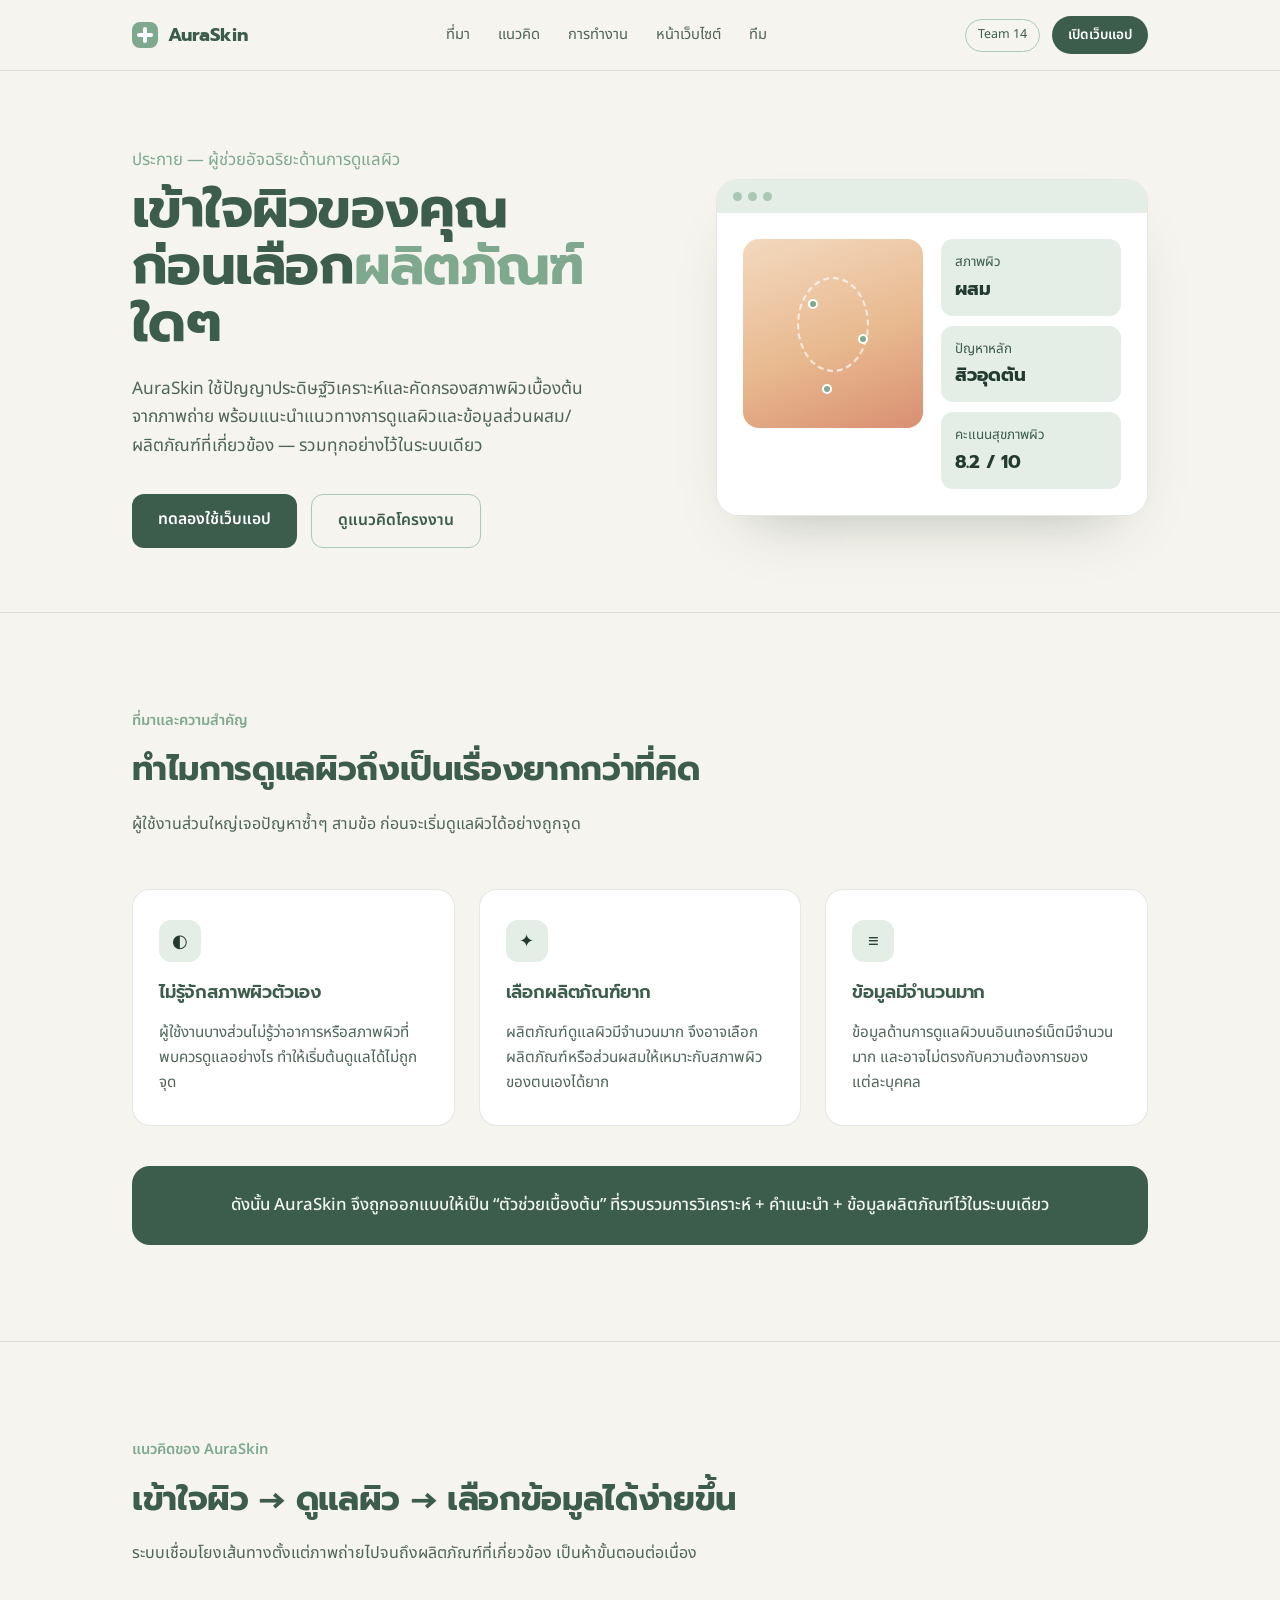
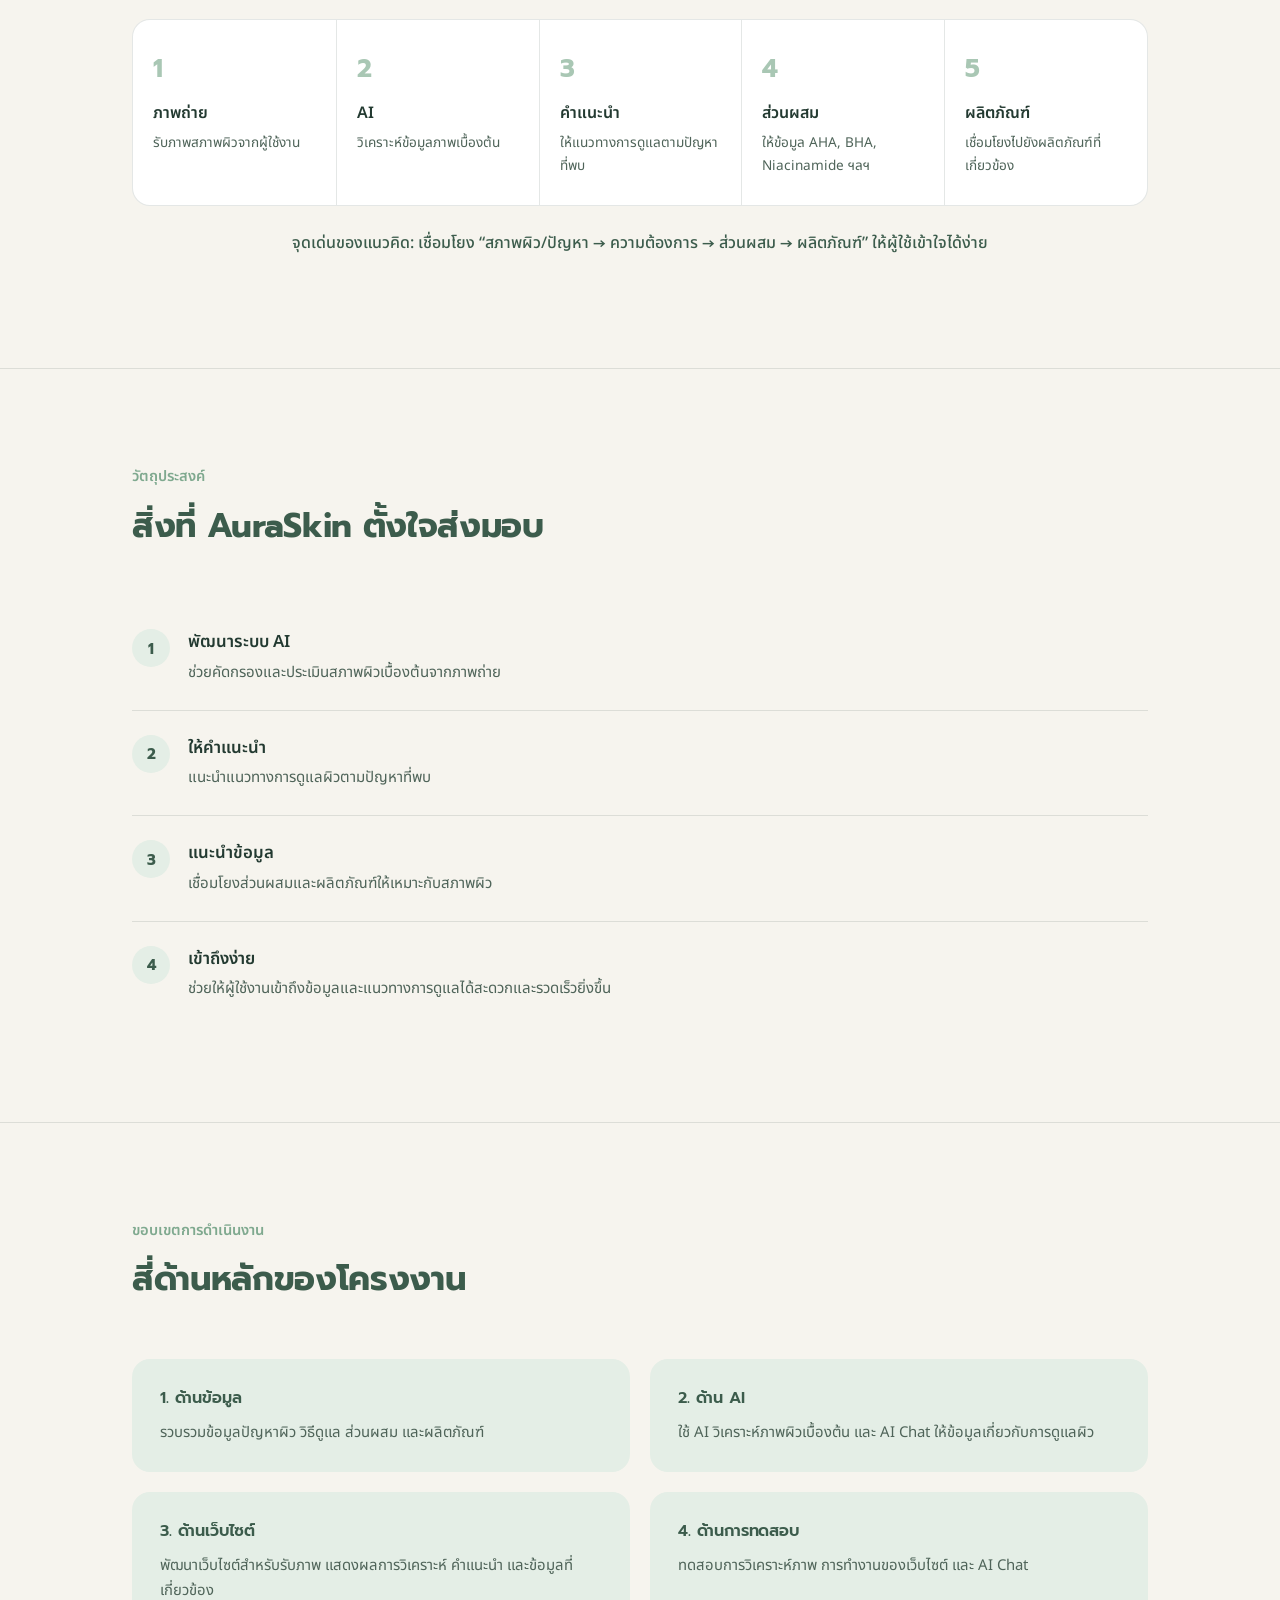
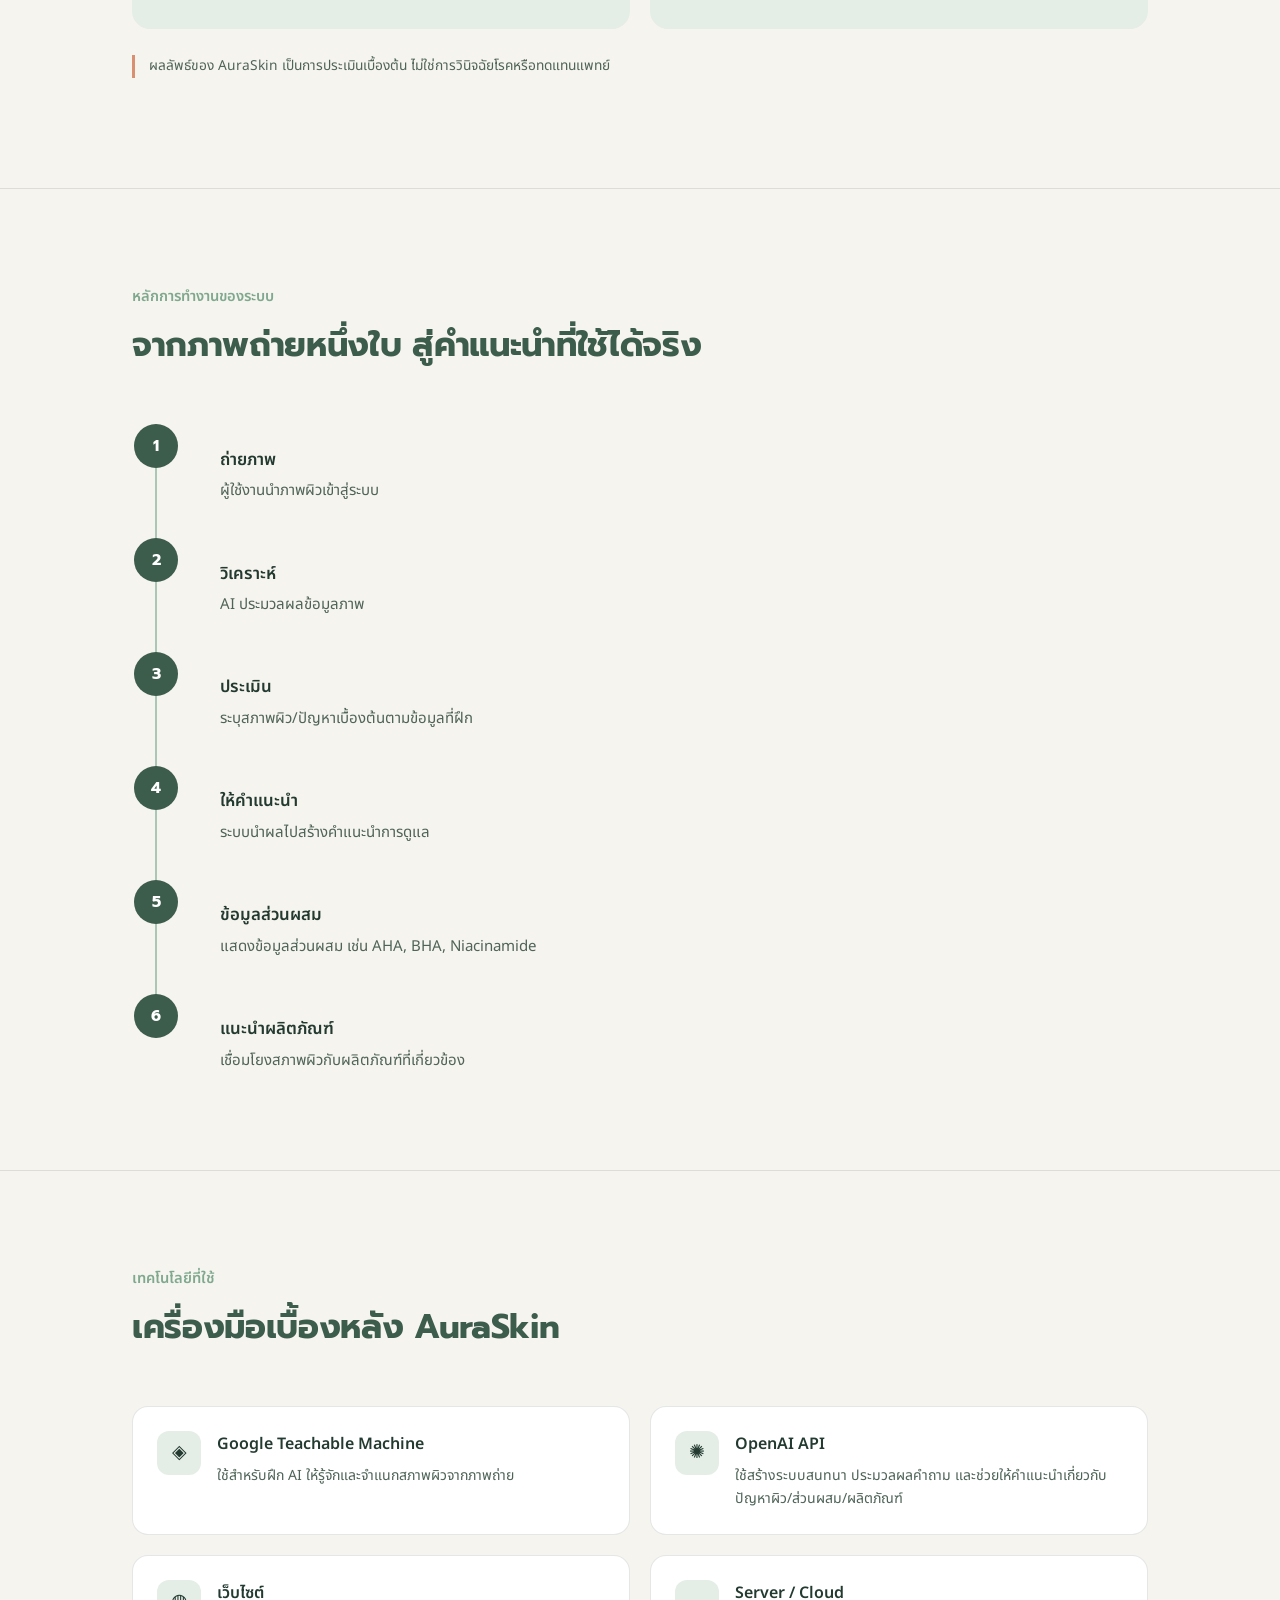
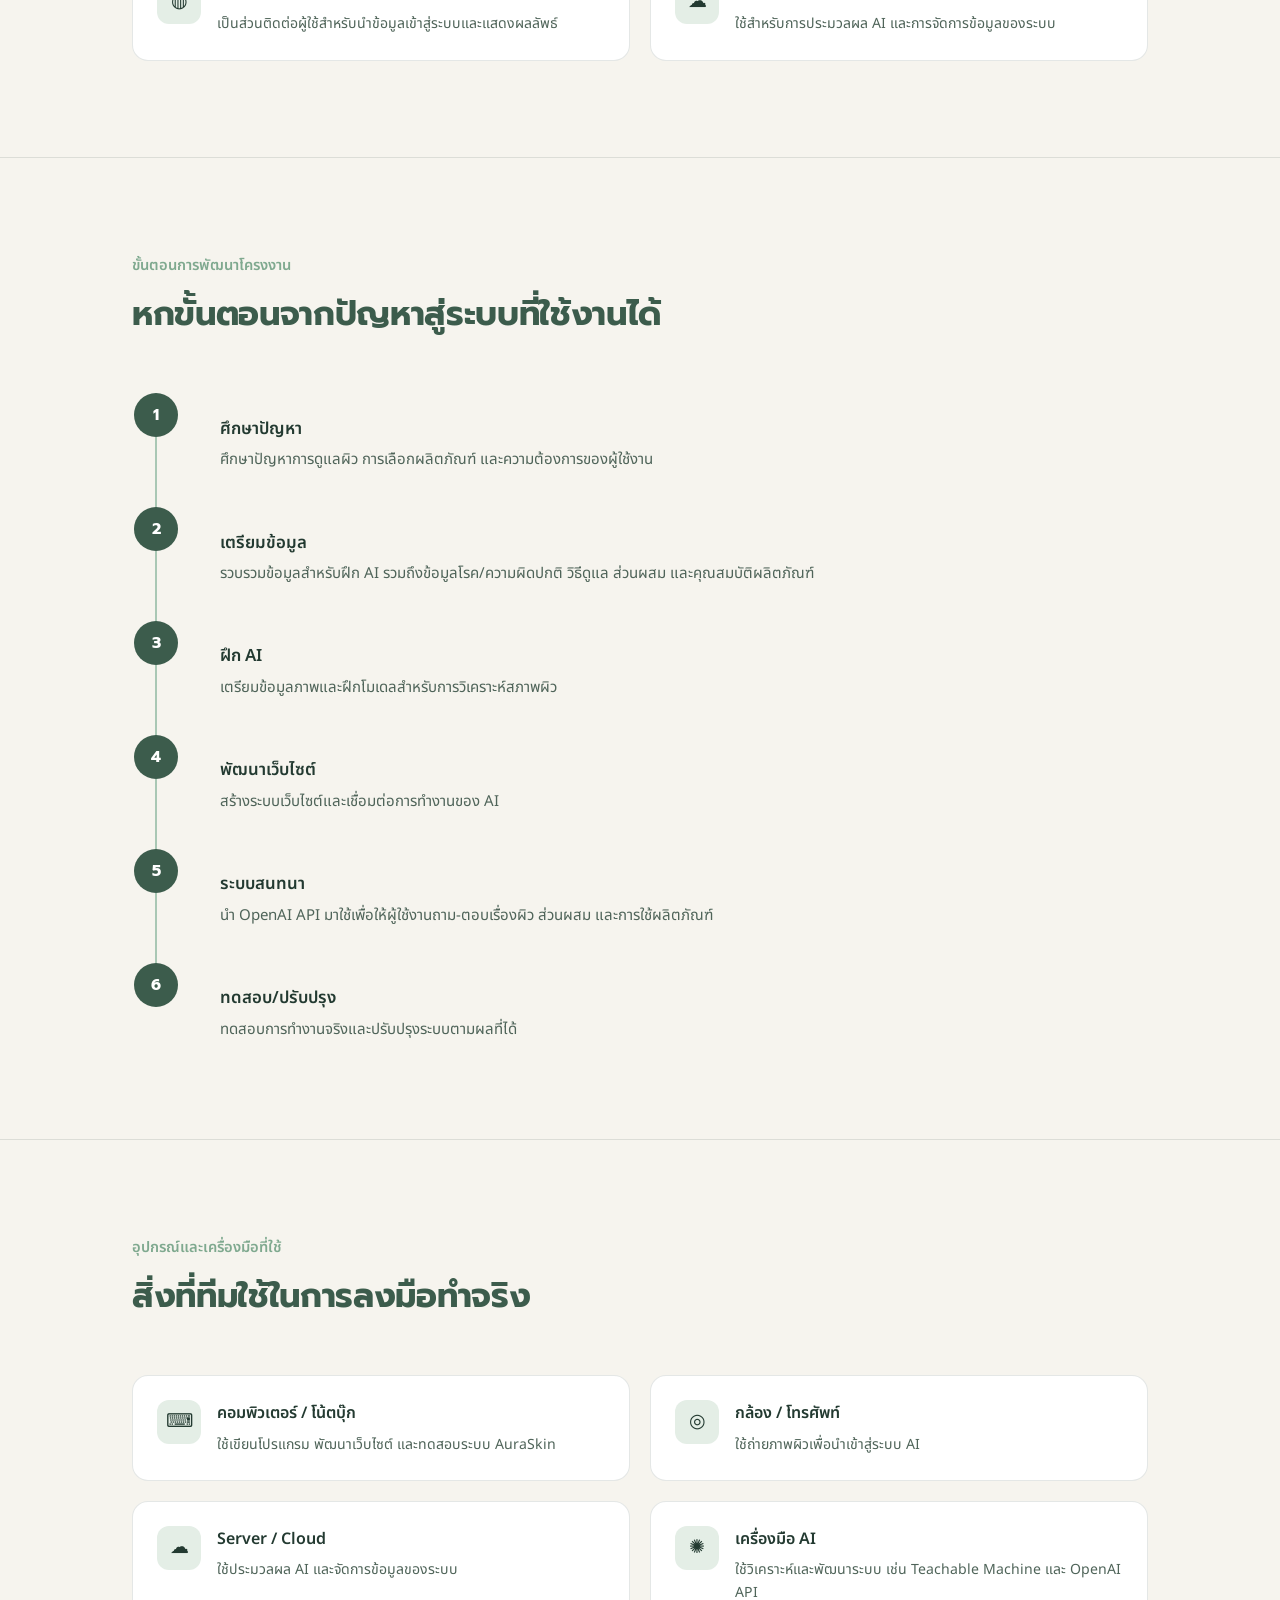
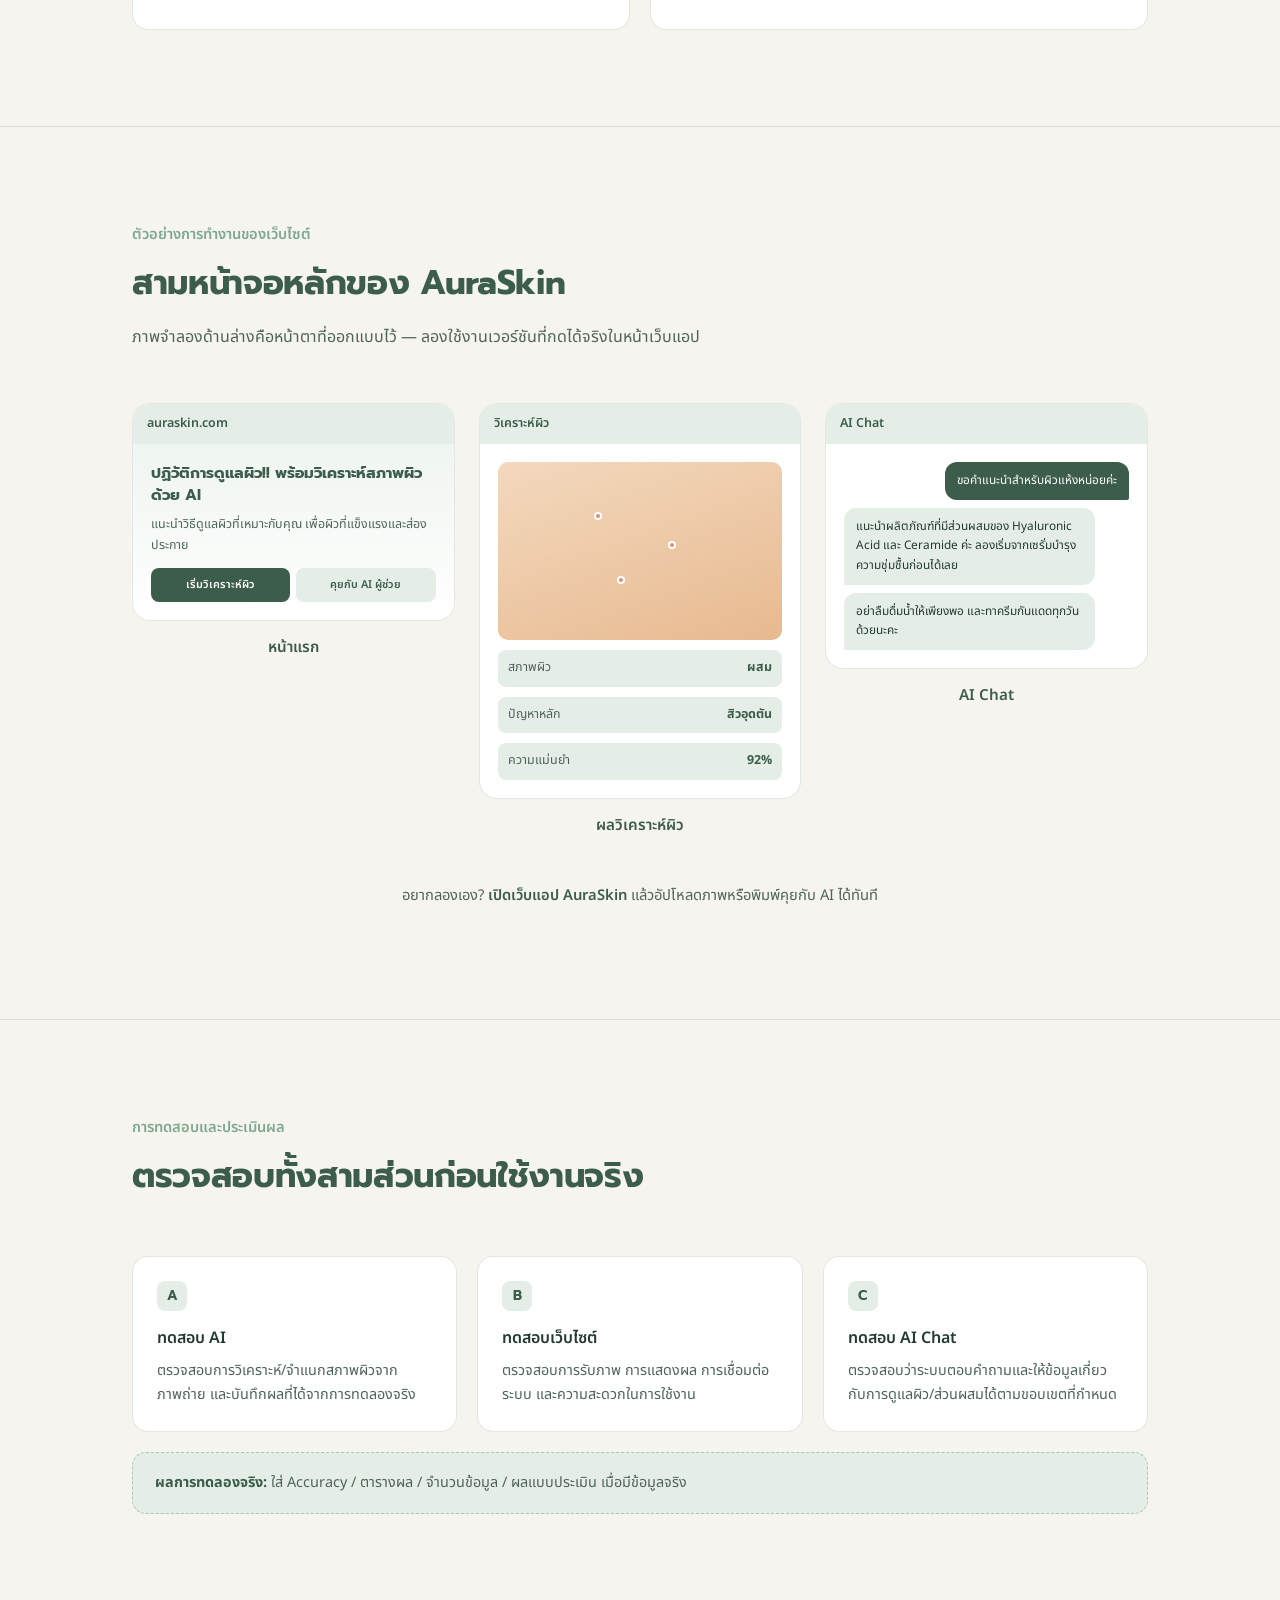
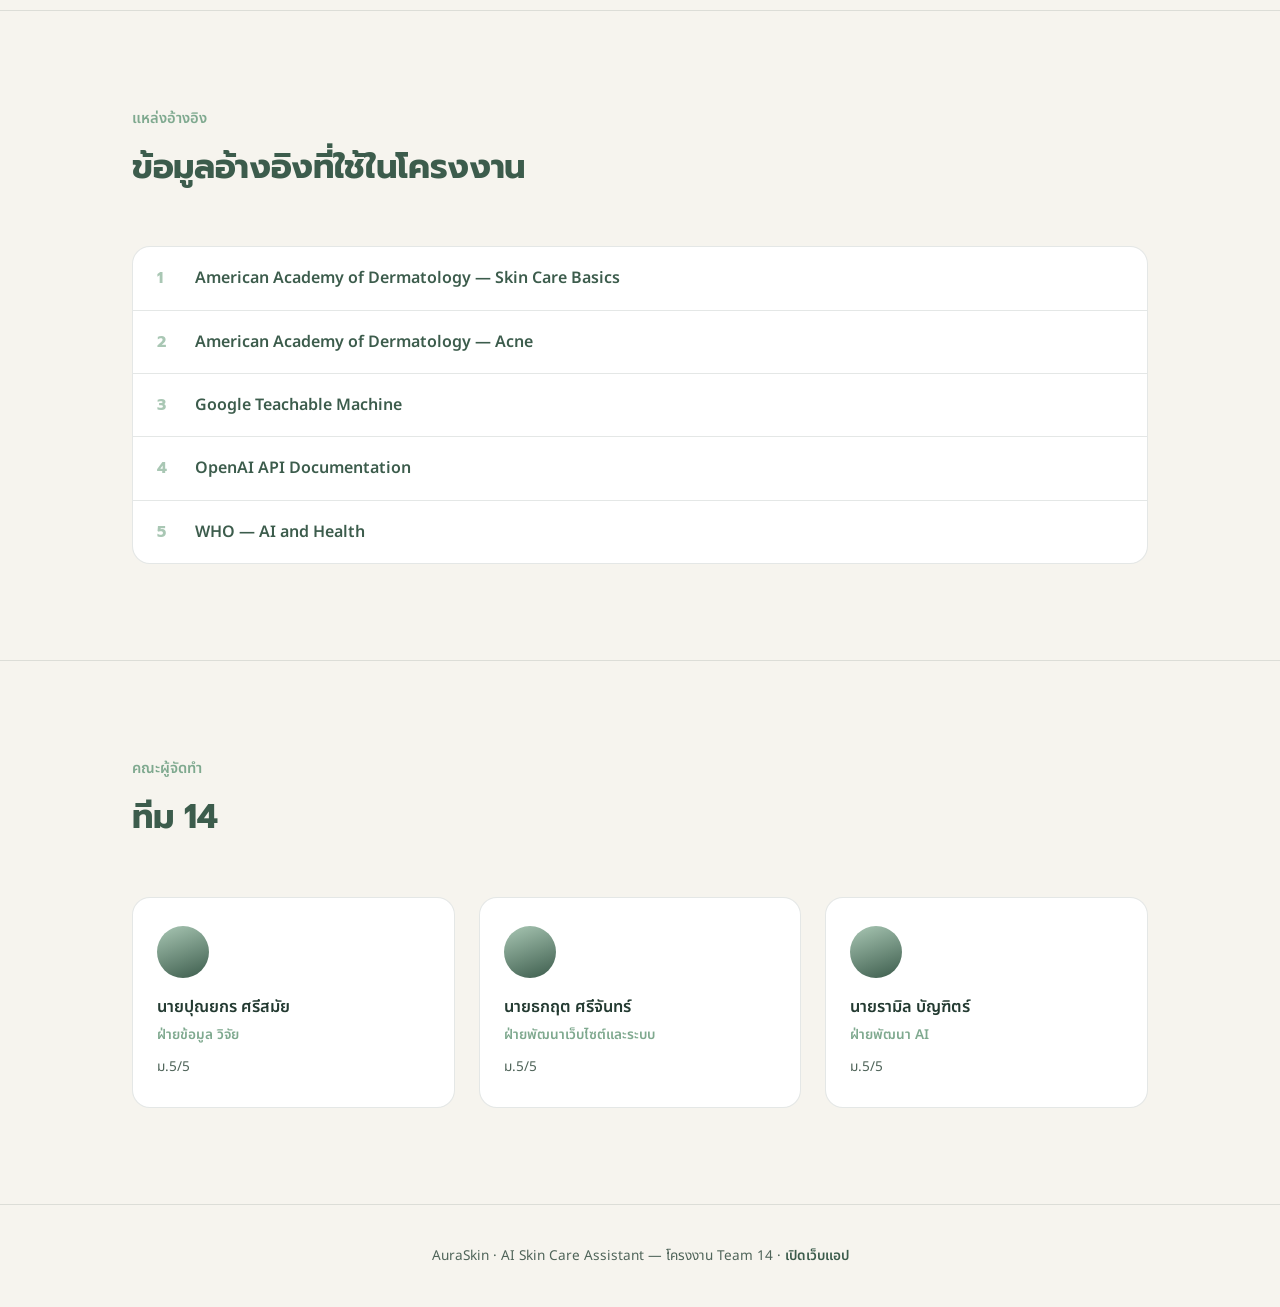
==== commit 7b63f679: "commit" ====
--- a/index.html
+++ b/index.html
@@ -4,325 +4,30 @@
 <meta charset="UTF-8">
 <meta name="viewport" content="width=device-width, initial-scale=1.0">
 <title>AuraSkin — ผู้ช่วยอัจฉริยะด้านการดูแลผิว</title>
+<meta name="description" content="AuraSkin ใช้ AI วิเคราะห์และคัดกรองสภาพผิวเบื้องต้นจากภาพถ่าย พร้อมแนะนำแนวทางการดูแลผิวและข้อมูลส่วนผสม/ผลิตภัณฑ์ — โครงงาน Team 14">
 <link rel="preconnect" href="https://fonts.googleapis.com">
 <link rel="preconnect" href="https://fonts.gstatic.com" crossorigin>
 <link href="https://fonts.googleapis.com/css2?family=Prompt:wght@400;500;600;700&family=Noto+Sans+Thai:wght@300;400;500;600;700&display=swap" rel="stylesheet">
-<style>
-  :root{
-    --cream:#F6F4EE;
-    --paper:#FFFFFF;
-    --ink:#233A31;
-    --ink-soft:#4F6459;
-    --sage-deep:#3C5C4C;
-    --sage:#7FA98F;
-    --sage-mid:#A9C7B4;
-    --sage-mist:#E4EEE6;
-    --clay:#D98F72;
-    --line: rgba(35,58,49,0.12);
-  }
-  *{box-sizing:border-box;}
-  html{scroll-behavior:smooth;}
-  body{
-    margin:0;
-    background:var(--cream);
-    color:var(--ink);
-    font-family:'Noto Sans Thai','Prompt',sans-serif;
-    font-weight:400;
-    line-height:1.65;
-    -webkit-font-smoothing:antialiased;
-  }
-  h1,h2,h3,.display{
-    font-family:'Prompt','Noto Sans Thai',sans-serif;
-    color:var(--sage-deep);
-    margin:0;
-    letter-spacing:-0.01em;
-  }
-  a{color:inherit;}
-  img{max-width:100%;display:block;}
-  .wrap{
-    max-width:1080px;
-    margin:0 auto;
-    padding:0 32px;
-  }
-  section{padding:96px 0;}
-  section + section{border-top:1px solid var(--line);}
-
-  /* ---------- nav ---------- */
-  nav{
-    position:sticky;top:0;z-index:50;
-    background:rgba(246,244,238,0.88);
-    backdrop-filter:blur(10px);
-    border-bottom:1px solid var(--line);
-  }
-  nav .wrap{
-    display:flex;align-items:center;justify-content:space-between;
-    padding-top:16px;padding-bottom:16px;
-  }
-  .brand{display:flex;align-items:center;gap:10px;font-family:'Prompt';font-weight:700;font-size:1.15rem;color:var(--sage-deep);}
-  .brand .mark{
-    width:26px;height:26px;border-radius:8px;background:var(--sage);
-    position:relative;flex:none;
-  }
-  .brand .mark::before,.brand .mark::after{
-    content:"";position:absolute;background:var(--paper);
-  }
-  .brand .mark::before{left:11px;top:5px;width:4px;height:16px;border-radius:2px;}
-  .brand .mark::after{left:5px;top:11px;width:16px;height:4px;border-radius:2px;}
-  nav ul{list-style:none;display:flex;gap:28px;margin:0;padding:0;font-size:0.92rem;color:var(--ink-soft);}
-  nav ul li a{text-decoration:none;}
-  nav ul li a:hover{color:var(--sage-deep);}
-  .team-tag{
-    font-size:0.78rem;color:var(--sage-deep);border:1px solid var(--sage-mid);
-    padding:5px 12px;border-radius:100px;
-  }
-
-  /* ---------- hero ---------- */
-  .hero{padding-top:76px;padding-bottom:64px;border-top:none;}
-  .hero-grid{display:grid;grid-template-columns:1.1fr 0.9fr;gap:56px;align-items:center;}
-  .eyebrow-thai{color:var(--sage);font-size:1.05rem;margin-bottom:6px;}
-  .hero h1{font-size:3.4rem;line-height:1.05;font-weight:700;}
-  .hero h1 span{color:var(--sage);}
-  .hero p.lede{margin-top:22px;font-size:1.08rem;color:var(--ink-soft);max-width:46ch;}
-  .cta-row{display:flex;gap:14px;margin-top:34px;}
-  .btn{
-    display:inline-block;padding:13px 26px;border-radius:12px;
-    font-size:0.98rem;font-weight:600;text-decoration:none;
-    transition:transform .15s ease;
-    cursor:pointer;border:none;font-family:inherit;
-  }
-  .btn:hover{transform:translateY(-2px);}
-  .btn-primary{background:var(--sage-deep);color:var(--paper);}
-  .btn-ghost{background:transparent;color:var(--sage-deep);border:1.5px solid var(--sage-mid);}
-
-  .hero-visual{
-    background:var(--paper);
-    border-radius:22px;
-    border:1px solid var(--line);
-    box-shadow:0 30px 60px -35px rgba(35,58,49,0.35);
-    overflow:hidden;
-  }
-  .hero-visual .bar{
-    display:flex;gap:6px;padding:12px 16px;background:var(--sage-mist);
-  }
-  .hero-visual .bar span{width:9px;height:9px;border-radius:50%;background:var(--sage-mid);}
-  .hero-visual .face{
-    padding:26px;display:grid;grid-template-columns:1fr 1fr;gap:18px;
-  }
-  .face-photo{
-    aspect-ratio:1/1.05;border-radius:16px;
-    background:linear-gradient(160deg,#F3D9BF 0%, #E8B98F 55%, #D98F72 100%);
-    position:relative;
-  }
-  .face-photo::after{
-    content:"";position:absolute;inset:20% 30% 30% 30%;
-    border-radius:50%;border:2px dashed rgba(255,255,255,0.7);
-  }
-  .face-dots span{
-    position:absolute;width:10px;height:10px;border-radius:50%;
-    background:var(--sage);border:2px solid #fff;
-  }
-  .stat-list{display:flex;flex-direction:column;gap:10px;justify-content:center;}
-  .stat-pill{
-    background:var(--sage-mist);border-radius:12px;padding:12px 14px;
-    font-size:0.84rem;color:var(--sage-deep);
-  }
-  .stat-pill b{display:block;font-size:1.15rem;font-family:'Prompt';color:var(--ink);}
-
-  /* ---------- section heads ---------- */
-  .head{max-width:640px;margin-bottom:52px;}
-  .kicker{color:var(--sage);font-weight:600;font-size:0.92rem;margin-bottom:8px;}
-  .head h2{font-size:2.1rem;font-weight:700;}
-  .head p{margin-top:14px;color:var(--ink-soft);}
-
-  /* ---------- problem cards ---------- */
-  .grid-3{display:grid;grid-template-columns:repeat(3,1fr);gap:24px;}
-  .grid-2{display:grid;grid-template-columns:repeat(2,1fr);gap:24px;}
-  .card{
-    background:var(--paper);border:1px solid var(--line);
-    border-radius:18px;padding:30px 26px;
-  }
-  .card h3{font-size:1.12rem;font-weight:600;margin-bottom:12px;}
-  .card p{color:var(--ink-soft);font-size:0.95rem;margin:0;}
-  .icon-badge{
-    width:42px;height:42px;border-radius:12px;background:var(--sage-mist);
-    display:flex;align-items:center;justify-content:center;margin-bottom:16px;
-    font-size:1.15rem;
-  }
-  .callout{
-    margin-top:40px;background:var(--sage-deep);color:#EFF5F0;
-    border-radius:18px;padding:26px 32px;font-size:1.05rem;font-weight:500;
-    text-align:center;
-  }
-
-  /* ---------- solution flow (sequence -> numbered) ---------- */
-  .flow-strip{
-    display:grid;grid-template-columns:repeat(5,1fr);gap:0;
-    border:1px solid var(--line);border-radius:18px;overflow:hidden;background:var(--paper);
-  }
-  .flow-step{padding:28px 20px;position:relative;}
-  .flow-step + .flow-step{border-left:1px solid var(--line);}
-  .flow-step .num{
-    font-family:'Prompt';font-weight:700;color:var(--sage-mid);font-size:1.6rem;
-  }
-  .flow-step h4{margin:10px 0 6px;font-size:1rem;color:var(--ink);font-weight:600;}
-  .flow-step p{margin:0;font-size:0.85rem;color:var(--ink-soft);}
-  .flow-note{
-    text-align:center;margin-top:24px;color:var(--sage-deep);font-weight:500;
-  }
-
-  /* ---------- objectives ---------- */
-  .obj-row{display:flex;gap:18px;padding:24px 0;align-items:flex-start;}
-  .obj-row + .obj-row{border-top:1px solid var(--line);}
-  .obj-badge{
-    flex:none;width:38px;height:38px;border-radius:50%;background:var(--sage-mist);
-    color:var(--sage-deep);display:flex;align-items:center;justify-content:center;
-    font-family:'Prompt';font-weight:700;font-size:0.95rem;
-  }
-  .obj-row h4{margin:0 0 4px;font-size:1.05rem;font-weight:600;}
-  .obj-row p{margin:0;color:var(--ink-soft);font-size:0.94rem;}
-
-  /* ---------- scope ---------- */
-  .scope-grid{display:grid;grid-template-columns:repeat(2,1fr);gap:20px;}
-  .scope-card{
-    background:var(--sage-mist);border-radius:18px;padding:26px 28px;
-  }
-  .scope-card h3{font-size:1rem;font-weight:600;margin-bottom:10px;color:var(--sage-deep);}
-  .scope-card p{margin:0;color:var(--ink-soft);font-size:0.93rem;}
-  .disclaimer{
-    margin-top:26px;font-size:0.86rem;color:var(--ink-soft);
-    border-left:3px solid var(--clay);padding-left:14px;
-  }
-
-  /* ---------- timeline (system flow / dev steps) ---------- */
-  .timeline{position:relative;padding-left:2px;}
-  .tl-item{
-    display:grid;grid-template-columns:64px 1fr;gap:22px;padding-bottom:34px;position:relative;
-  }
-  .tl-item:last-child{padding-bottom:0;}
-  .tl-dot{
-    width:44px;height:44px;border-radius:50%;background:var(--sage-deep);color:#fff;
-    display:flex;align-items:center;justify-content:center;font-family:'Prompt';font-weight:700;
-    position:relative;z-index:1;
-  }
-  .tl-item::before{
-    content:"";position:absolute;left:21px;top:44px;bottom:-34px;width:2px;background:var(--sage-mid);
-  }
-  .tl-item:last-child::before{display:none;}
-  .tl-body h4{font-size:1.05rem;font-weight:600;margin-bottom:5px;}
-  .tl-body p{margin:0;color:var(--ink-soft);font-size:0.94rem;}
-
-  /* ---------- technology / tools ---------- */
-  .tech-grid{display:grid;grid-template-columns:repeat(2,1fr);gap:20px;}
-  .tech-card{
-    display:flex;gap:16px;align-items:flex-start;
-    background:var(--paper);border:1px solid var(--line);border-radius:16px;padding:24px;
-  }
-  .tech-icon{
-    flex:none;width:44px;height:44px;border-radius:12px;
-    background:var(--sage-mist);display:flex;align-items:center;justify-content:center;
-    font-size:1.2rem;
-  }
-  .tech-card h4{font-size:1rem;font-weight:600;margin:0 0 6px;}
-  .tech-card p{margin:0;color:var(--ink-soft);font-size:0.88rem;}
-
-  /* ---------- UI mockups ---------- */
-  .mock-grid{display:grid;grid-template-columns:repeat(3,1fr);gap:24px;}
-  .mock{
-    background:var(--paper);border:1px solid var(--line);border-radius:18px;
-    overflow:hidden;display:flex;flex-direction:column;
-  }
-  .mock-top{background:var(--sage-mist);padding:10px 14px;font-size:0.78rem;color:var(--sage-deep);font-weight:600;}
-  .mock-body{padding:18px;flex:1;font-size:0.78rem;color:var(--ink-soft);}
-  .mock-title{text-align:center;padding:14px 0 18px;font-weight:600;color:var(--sage-deep);font-size:0.95rem;}
-  .m1 .mock-body{background:linear-gradient(180deg,#EFF5F0,#fff);}
-  .m1 .headline{font-family:'Prompt';font-weight:700;color:var(--sage-deep);font-size:0.95rem;line-height:1.4;margin-bottom:10px;}
-  .m1 .btnrow{display:flex;gap:6px;margin-top:12px;}
-  .m1 .mini-btn{flex:1;text-align:center;padding:8px 4px;border-radius:8px;font-size:0.68rem;font-weight:600;cursor:pointer;}
-  .m1 .mini-btn.a{background:var(--sage-deep);color:#fff;}
-  .m1 .mini-btn.b{background:var(--sage-mist);color:var(--sage-deep);}
-  .m2 .mock-body{display:flex;flex-direction:column;gap:10px;}
-  .m2 .analysis-face{
-    aspect-ratio:1.6/1;border-radius:10px;
-    background:linear-gradient(160deg,#F3D9BF,#E8B98F);position:relative;
-  }
-  .m2 .analysis-face span{position:absolute;width:8px;height:8px;border-radius:50%;background:var(--clay);border:2px solid #fff;}
-  .m2 .result-row{display:flex;justify-content:space-between;background:var(--sage-mist);border-radius:8px;padding:8px 10px;}
-  .m2 .result-row b{color:var(--sage-deep);}
-  .m3 .mock-body{display:flex;flex-direction:column;gap:8px;}
-  .bubble{border-radius:12px;padding:9px 12px;font-size:0.74rem;max-width:88%;}
-  .bubble.user{align-self:flex-end;background:var(--sage-deep);color:#fff;border-bottom-right-radius:2px;}
-  .bubble.bot{align-self:flex-start;background:var(--sage-mist);color:var(--ink);border-bottom-left-radius:2px;}
-
-  /* ---------- evaluation ---------- */
-  .eval-grid{display:grid;grid-template-columns:repeat(3,1fr);gap:20px;}
-  .eval-card{border:1px solid var(--line);border-radius:16px;padding:24px;background:var(--paper);}
-  .eval-tag{
-    display:inline-flex;width:30px;height:30px;border-radius:8px;background:var(--sage-mist);
-    color:var(--sage-deep);align-items:center;justify-content:center;font-weight:700;font-family:'Prompt';
-    font-size:0.85rem;margin-bottom:14px;
-  }
-  .eval-card h4{font-size:1rem;font-weight:600;margin:0 0 8px;}
-  .eval-card p{margin:0;color:var(--ink-soft);font-size:0.9rem;}
-  .result-box{
-    margin-top:20px;border:1px dashed var(--sage-mid);border-radius:14px;padding:18px 22px;
-    color:var(--ink-soft);font-size:0.9rem;background:var(--sage-mist);
-  }
-  .result-box b{color:var(--sage-deep);}
-
-  /* ---------- references ---------- */
-  .ref-list{list-style:none;margin:0;padding:0;border:1px solid var(--line);border-radius:18px;overflow:hidden;background:var(--paper);}
-  .ref-list li{display:flex;gap:16px;padding:18px 24px;align-items:baseline;}
-  .ref-list li + li{border-top:1px solid var(--line);}
-  .ref-list .ref-num{font-family:'Prompt';font-weight:700;color:var(--sage-mid);width:22px;flex:none;}
-  .ref-list a{font-weight:600;text-decoration:none;color:var(--sage-deep);}
-  .ref-list a:hover{text-decoration:underline;}
-
-  /* ---------- team ---------- */
-  .team-grid{display:grid;grid-template-columns:repeat(3,1fr);gap:24px;}
-  .team-card{
-    background:var(--paper);border:1px solid var(--line);border-radius:18px;
-    padding:28px 24px;text-align:left;
-  }
-  .team-avatar{
-    width:52px;height:52px;border-radius:50%;
-    background:linear-gradient(160deg,var(--sage-mid),var(--sage-deep));
-    margin-bottom:16px;
-  }
-  .team-card h4{font-size:1.02rem;font-weight:600;margin:0 0 3px;}
-  .team-card .role{color:var(--sage);font-size:0.85rem;font-weight:600;margin-bottom:10px;}
-  .team-card .grade{color:var(--ink-soft);font-size:0.85rem;}
-
-  footer{
-    padding:40px 0;text-align:center;color:var(--ink-soft);font-size:0.85rem;
-  }
-
-  @media (max-width:860px){
-    .hero-grid{grid-template-columns:1fr;}
-    .grid-3,.grid-2,.tech-grid,.scope-grid,.mock-grid,.eval-grid,.team-grid{grid-template-columns:1fr;}
-    .flow-strip{grid-template-columns:1fr;}
-    .flow-step + .flow-step{border-left:none;border-top:1px solid var(--line);}
-    nav ul{display:none;}
-    .hero h1{font-size:2.3rem;}
-    section{padding:64px 0;}
-  }
-  @media (prefers-reduced-motion: reduce){
-    *{transition:none !important;}
-  }
-</style>
+<link rel="stylesheet" href="css/base.css">
+<link rel="stylesheet" href="css/project.css">
 </head>
 <body>
 
-<nav>
-  <div class="wrap">
-    <div class="brand"><span class="mark"></span>AuraSkin</div>
-    <ul>
+<nav class="site-nav">
+  <div class="wrap">
+    <a href="index.html" class="brand"><span class="mark"></span>AuraSkin</a>
+    <button class="nav-toggle" aria-label="เปิดเมนู" aria-expanded="false"><span></span></button>
+    <ul class="nav-links">
       <li><a href="#problem">ที่มา</a></li>
       <li><a href="#solution">แนวคิด</a></li>
       <li><a href="#flow">การทำงาน</a></li>
       <li><a href="#ui">หน้าเว็บไซต์</a></li>
       <li><a href="#team">ทีม</a></li>
     </ul>
-    <span class="team-tag">Team 14</span>
+    <div class="nav-right">
+      <span class="team-tag">Team 14</span>
+      <a href="app.html" class="nav-app-link">เปิดเว็บแอป</a>
+    </div>
   </div>
 </nav>
 
@@ -333,8 +38,8 @@
       <h1>เข้าใจผิวของคุณ<br>ก่อนเลือก<span>ผลิตภัณฑ์</span>ใดๆ</h1>
       <p class="lede">AuraSkin ใช้ปัญญาประดิษฐ์วิเคราะห์และคัดกรองสภาพผิวเบื้องต้นจากภาพถ่าย พร้อมแนะนำแนวทางการดูแลผิวและข้อมูลส่วนผสม/ผลิตภัณฑ์ที่เกี่ยวข้อง — รวมทุกอย่างไว้ในระบบเดียว</p>
       <div class="cta-row">
-        <button class="btn btn-primary">เริ่มดูแนวคิด</button>
-        <button class="btn btn-ghost">ดูตัวอย่างหน้าเว็บไซต์</button>
+        <a href="app.html" class="btn btn-primary">ทดลองใช้เว็บแอป</a>
+        <a href="#problem" class="btn btn-ghost">ดูแนวคิดโครงงาน</a>
       </div>
     </div>
     <div class="hero-visual">
@@ -540,6 +245,7 @@
     <div class="head">
       <div class="kicker">ตัวอย่างการทำงานของเว็บไซต์</div>
       <h2>สามหน้าจอหลักของ AuraSkin</h2>
+      <p>ภาพจำลองด้านล่างคือหน้าตาที่ออกแบบไว้ — ลองใช้งานเวอร์ชันที่กดได้จริงในหน้าเว็บแอป</p>
     </div>
     <div class="mock-grid">
       <div>
@@ -584,6 +290,7 @@
         <div class="mock-title">AI Chat</div>
       </div>
     </div>
+    <p class="mock-cta-note">อยากลองเอง? <a href="app.html">เปิดเว็บแอป AuraSkin</a> แล้วอัปโหลดภาพหรือพิมพ์คุยกับ AI ได้ทันที</p>
   </div>
 </section>
 
@@ -659,19 +366,10 @@
   </div>
 </section>
 
-<footer>
-  AuraSkin · AI Skin Care Assistant — โครงงาน Team 14
+<footer class="site-footer">
+  AuraSkin · AI Skin Care Assistant — โครงงาน Team 14 · <a href="app.html">เปิดเว็บแอป</a>
 </footer>
 
-<script>
-  // Every clickable button on the page just shows the "under construction" error.
-  document.querySelectorAll('.btn, .mini-btn').forEach(function (el) {
-    el.addEventListener('click', function (e) {
-      e.preventDefault();
-      alert('ERROR - Path still under construction.');
-    });
-  });
-</script>
-
+<script src="js/nav.js"></script>
 </body>
-</html>+</html>
--- a/css/base.css
+++ b/css/base.css
@@ -0,0 +1,137 @@
+/* ===================================================================
+   AuraSkin — base.css
+   Shared design tokens, reset, typography, nav and button styles.
+   Loaded on every page (project site + web app).
+   =================================================================== */
+
+:root{
+  --cream:#F6F4EE;
+  --paper:#FFFFFF;
+  --ink:#233A31;
+  --ink-soft:#4F6459;
+  --sage-deep:#3C5C4C;
+  --sage:#7FA98F;
+  --sage-mid:#A9C7B4;
+  --sage-mist:#E4EEE6;
+  --clay:#D98F72;
+  --clay-mist:#F7E7DF;
+  --line: rgba(35,58,49,0.12);
+}
+
+*{box-sizing:border-box;}
+html{scroll-behavior:smooth;}
+body{
+  margin:0;
+  background:var(--cream);
+  color:var(--ink);
+  font-family:'Noto Sans Thai','Prompt',sans-serif;
+  font-weight:400;
+  line-height:1.65;
+  -webkit-font-smoothing:antialiased;
+}
+h1,h2,h3,.display{
+  font-family:'Prompt','Noto Sans Thai',sans-serif;
+  color:var(--sage-deep);
+  margin:0;
+  letter-spacing:-0.01em;
+}
+a{color:inherit;}
+img{max-width:100%;display:block;}
+button{font-family:inherit;}
+
+.wrap{
+  max-width:1080px;
+  margin:0 auto;
+  padding:0 32px;
+}
+
+/* ---------- nav ---------- */
+nav.site-nav{
+  position:sticky;top:0;z-index:50;
+  background:rgba(246,244,238,0.88);
+  backdrop-filter:blur(10px);
+  border-bottom:1px solid var(--line);
+}
+nav.site-nav .wrap{
+  display:flex;align-items:center;justify-content:space-between;
+  padding-top:16px;padding-bottom:16px;
+  gap:16px;
+}
+.brand{display:flex;align-items:center;gap:10px;font-family:'Prompt';font-weight:700;font-size:1.15rem;color:var(--sage-deep);text-decoration:none;flex:none;}
+.brand .mark{
+  width:26px;height:26px;border-radius:8px;background:var(--sage);
+  position:relative;flex:none;
+}
+.brand .mark::before,.brand .mark::after{
+  content:"";position:absolute;background:var(--paper);
+}
+.brand .mark::before{left:11px;top:5px;width:4px;height:16px;border-radius:2px;}
+.brand .mark::after{left:5px;top:11px;width:16px;height:4px;border-radius:2px;}
+
+.nav-links{list-style:none;display:flex;gap:28px;margin:0;padding:0;font-size:0.92rem;color:var(--ink-soft);flex:1;justify-content:center;}
+.nav-links li a{text-decoration:none;}
+.nav-links li a:hover,.nav-links li a.active{color:var(--sage-deep);}
+
+.nav-right{display:flex;align-items:center;gap:12px;flex:none;}
+.team-tag{
+  font-size:0.78rem;color:var(--sage-deep);border:1px solid var(--sage-mid);
+  padding:5px 12px;border-radius:100px;white-space:nowrap;
+}
+.nav-app-link{
+  font-size:0.85rem;font-weight:600;color:var(--paper);background:var(--sage-deep);
+  padding:8px 16px;border-radius:100px;text-decoration:none;white-space:nowrap;
+}
+.nav-app-link:hover{background:var(--sage);}
+.nav-app-link.ghost{background:transparent;color:var(--sage-deep);border:1.5px solid var(--sage-mid);}
+
+.nav-toggle{
+  display:none;flex:none;width:38px;height:38px;border-radius:10px;
+  border:1px solid var(--line);background:var(--paper);cursor:pointer;
+  align-items:center;justify-content:center;
+}
+.nav-toggle span{display:block;width:16px;height:2px;background:var(--sage-deep);position:relative;}
+.nav-toggle span::before,.nav-toggle span::after{content:"";position:absolute;left:0;width:16px;height:2px;background:var(--sage-deep);}
+.nav-toggle span::before{top:-5px;}
+.nav-toggle span::after{top:5px;}
+
+/* ---------- buttons ---------- */
+.btn{
+  display:inline-block;padding:13px 26px;border-radius:12px;
+  font-size:0.98rem;font-weight:600;text-decoration:none;
+  transition:transform .15s ease;
+  cursor:pointer;border:none;font-family:inherit;
+}
+.btn:hover{transform:translateY(-2px);}
+.btn-primary{background:var(--sage-deep);color:var(--paper);}
+.btn-ghost{background:transparent;color:var(--sage-deep);border:1.5px solid var(--sage-mid);}
+.btn:disabled{opacity:0.5;cursor:not-allowed;transform:none;}
+.btn:focus-visible,.nav-links a:focus-visible,.nav-toggle:focus-visible,a:focus-visible{
+  outline:2px solid var(--sage-deep);outline-offset:2px;
+}
+
+footer.site-footer{
+  padding:40px 0;text-align:center;color:var(--ink-soft);font-size:0.85rem;
+  border-top:1px solid var(--line);
+}
+footer.site-footer a{color:var(--sage-deep);font-weight:600;text-decoration:none;}
+footer.site-footer a:hover{text-decoration:underline;}
+
+@media (max-width:860px){
+  .nav-links{
+    display:none;
+    position:absolute;top:100%;left:0;right:0;
+    flex-direction:column;gap:0;background:var(--paper);
+    border-bottom:1px solid var(--line);padding:8px 32px;
+  }
+  .nav-links.open{display:flex;}
+  .nav-links li{border-top:1px solid var(--line);}
+  .nav-links li:first-child{border-top:none;}
+  .nav-links li a{display:block;padding:14px 0;}
+  .nav-toggle{display:flex;}
+  .team-tag{display:none;}
+}
+
+@media (prefers-reduced-motion: reduce){
+  *{transition:none !important;}
+  html{scroll-behavior:auto;}
+}
--- a/css/project.css
+++ b/css/project.css
@@ -0,0 +1,226 @@
+/* ===================================================================
+   AuraSkin — project.css
+   Styles specific to the project / pitch-deck page (index.html).
+   =================================================================== */
+
+section{padding:96px 0;}
+section + section{border-top:1px solid var(--line);}
+
+/* ---------- hero ---------- */
+.hero{padding-top:76px;padding-bottom:64px;border-top:none;}
+.hero-grid{display:grid;grid-template-columns:1.1fr 0.9fr;gap:56px;align-items:center;}
+.eyebrow-thai{color:var(--sage);font-size:1.05rem;margin-bottom:6px;}
+.hero h1{font-size:3.4rem;line-height:1.05;font-weight:700;}
+.hero h1 span{color:var(--sage);}
+.hero p.lede{margin-top:22px;font-size:1.08rem;color:var(--ink-soft);max-width:46ch;}
+.cta-row{display:flex;gap:14px;margin-top:34px;flex-wrap:wrap;}
+
+.hero-visual{
+  background:var(--paper);
+  border-radius:22px;
+  border:1px solid var(--line);
+  box-shadow:0 30px 60px -35px rgba(35,58,49,0.35);
+  overflow:hidden;
+}
+.hero-visual .bar{
+  display:flex;gap:6px;padding:12px 16px;background:var(--sage-mist);
+}
+.hero-visual .bar span{width:9px;height:9px;border-radius:50%;background:var(--sage-mid);}
+.hero-visual .face{
+  padding:26px;display:grid;grid-template-columns:1fr 1fr;gap:18px;
+}
+.face-photo{
+  aspect-ratio:1/1.05;border-radius:16px;
+  background:linear-gradient(160deg,#F3D9BF 0%, #E8B98F 55%, #D98F72 100%);
+  position:relative;
+}
+.face-photo::after{
+  content:"";position:absolute;inset:20% 30% 30% 30%;
+  border-radius:50%;border:2px dashed rgba(255,255,255,0.7);
+}
+.face-dots span{
+  position:absolute;width:10px;height:10px;border-radius:50%;
+  background:var(--sage);border:2px solid #fff;
+}
+.stat-list{display:flex;flex-direction:column;gap:10px;justify-content:center;}
+.stat-pill{
+  background:var(--sage-mist);border-radius:12px;padding:12px 14px;
+  font-size:0.84rem;color:var(--sage-deep);
+}
+.stat-pill b{display:block;font-size:1.15rem;font-family:'Prompt';color:var(--ink);}
+
+/* ---------- section heads ---------- */
+.head{max-width:640px;margin-bottom:52px;}
+.kicker{color:var(--sage);font-weight:600;font-size:0.92rem;margin-bottom:8px;}
+.head h2{font-size:2.1rem;font-weight:700;}
+.head p{margin-top:14px;color:var(--ink-soft);}
+
+/* ---------- problem cards ---------- */
+.grid-3{display:grid;grid-template-columns:repeat(3,1fr);gap:24px;}
+.grid-2{display:grid;grid-template-columns:repeat(2,1fr);gap:24px;}
+.card{
+  background:var(--paper);border:1px solid var(--line);
+  border-radius:18px;padding:30px 26px;
+}
+.card h3{font-size:1.12rem;font-weight:600;margin-bottom:12px;}
+.card p{color:var(--ink-soft);font-size:0.95rem;margin:0;}
+.icon-badge{
+  width:42px;height:42px;border-radius:12px;background:var(--sage-mist);
+  display:flex;align-items:center;justify-content:center;margin-bottom:16px;
+  font-size:1.15rem;
+}
+.callout{
+  margin-top:40px;background:var(--sage-deep);color:#EFF5F0;
+  border-radius:18px;padding:26px 32px;font-size:1.05rem;font-weight:500;
+  text-align:center;
+}
+
+/* ---------- solution flow ---------- */
+.flow-strip{
+  display:grid;grid-template-columns:repeat(5,1fr);gap:0;
+  border:1px solid var(--line);border-radius:18px;overflow:hidden;background:var(--paper);
+}
+.flow-step{padding:28px 20px;position:relative;}
+.flow-step + .flow-step{border-left:1px solid var(--line);}
+.flow-step .num{
+  font-family:'Prompt';font-weight:700;color:var(--sage-mid);font-size:1.6rem;
+}
+.flow-step h4{margin:10px 0 6px;font-size:1rem;color:var(--ink);font-weight:600;}
+.flow-step p{margin:0;font-size:0.85rem;color:var(--ink-soft);}
+.flow-note{
+  text-align:center;margin-top:24px;color:var(--sage-deep);font-weight:500;
+}
+
+/* ---------- objectives ---------- */
+.obj-row{display:flex;gap:18px;padding:24px 0;align-items:flex-start;}
+.obj-row + .obj-row{border-top:1px solid var(--line);}
+.obj-badge{
+  flex:none;width:38px;height:38px;border-radius:50%;background:var(--sage-mist);
+  color:var(--sage-deep);display:flex;align-items:center;justify-content:center;
+  font-family:'Prompt';font-weight:700;font-size:0.95rem;
+}
+.obj-row h4{margin:0 0 4px;font-size:1.05rem;font-weight:600;}
+.obj-row p{margin:0;color:var(--ink-soft);font-size:0.94rem;}
+
+/* ---------- scope ---------- */
+.scope-grid{display:grid;grid-template-columns:repeat(2,1fr);gap:20px;}
+.scope-card{
+  background:var(--sage-mist);border-radius:18px;padding:26px 28px;
+}
+.scope-card h3{font-size:1rem;font-weight:600;margin-bottom:10px;color:var(--sage-deep);}
+.scope-card p{margin:0;color:var(--ink-soft);font-size:0.93rem;}
+.disclaimer{
+  margin-top:26px;font-size:0.86rem;color:var(--ink-soft);
+  border-left:3px solid var(--clay);padding-left:14px;
+}
+
+/* ---------- timeline ---------- */
+.timeline{position:relative;padding-left:2px;}
+.tl-item{
+  display:grid;grid-template-columns:64px 1fr;gap:22px;padding-bottom:34px;position:relative;
+}
+.tl-item:last-child{padding-bottom:0;}
+.tl-dot{
+  width:44px;height:44px;border-radius:50%;background:var(--sage-deep);color:#fff;
+  display:flex;align-items:center;justify-content:center;font-family:'Prompt';font-weight:700;
+  position:relative;z-index:1;
+}
+.tl-item::before{
+  content:"";position:absolute;left:21px;top:44px;bottom:-34px;width:2px;background:var(--sage-mid);
+}
+.tl-item:last-child::before{display:none;}
+.tl-body h4{font-size:1.05rem;font-weight:600;margin-bottom:5px;}
+.tl-body p{margin:0;color:var(--ink-soft);font-size:0.94rem;}
+
+/* ---------- technology / tools ---------- */
+.tech-grid{display:grid;grid-template-columns:repeat(2,1fr);gap:20px;}
+.tech-card{
+  display:flex;gap:16px;align-items:flex-start;
+  background:var(--paper);border:1px solid var(--line);border-radius:16px;padding:24px;
+}
+.tech-icon{
+  flex:none;width:44px;height:44px;border-radius:12px;
+  background:var(--sage-mist);display:flex;align-items:center;justify-content:center;
+  font-size:1.2rem;
+}
+.tech-card h4{font-size:1rem;font-weight:600;margin:0 0 6px;}
+.tech-card p{margin:0;color:var(--ink-soft);font-size:0.88rem;}
+
+/* ---------- UI mockups (illustrative screenshots, non-interactive) ---------- */
+.mock-grid{display:grid;grid-template-columns:repeat(3,1fr);gap:24px;}
+.mock{
+  background:var(--paper);border:1px solid var(--line);border-radius:18px;
+  overflow:hidden;display:flex;flex-direction:column;
+}
+.mock-top{background:var(--sage-mist);padding:10px 14px;font-size:0.78rem;color:var(--sage-deep);font-weight:600;}
+.mock-body{padding:18px;flex:1;font-size:0.78rem;color:var(--ink-soft);}
+.mock-title{text-align:center;padding:14px 0 18px;font-weight:600;color:var(--sage-deep);font-size:0.95rem;}
+.m1 .mock-body{background:linear-gradient(180deg,#EFF5F0,#fff);}
+.m1 .headline{font-family:'Prompt';font-weight:700;color:var(--sage-deep);font-size:0.95rem;line-height:1.4;margin-bottom:10px;}
+.m1 .btnrow{display:flex;gap:6px;margin-top:12px;}
+.m1 .mini-btn{flex:1;text-align:center;padding:8px 4px;border-radius:8px;font-size:0.68rem;font-weight:600;pointer-events:none;}
+.m1 .mini-btn.a{background:var(--sage-deep);color:#fff;}
+.m1 .mini-btn.b{background:var(--sage-mist);color:var(--sage-deep);}
+.m2 .mock-body{display:flex;flex-direction:column;gap:10px;}
+.m2 .analysis-face{
+  aspect-ratio:1.6/1;border-radius:10px;
+  background:linear-gradient(160deg,#F3D9BF,#E8B98F);position:relative;
+}
+.m2 .analysis-face span{position:absolute;width:8px;height:8px;border-radius:50%;background:var(--clay);border:2px solid #fff;}
+.m2 .result-row{display:flex;justify-content:space-between;background:var(--sage-mist);border-radius:8px;padding:8px 10px;}
+.m2 .result-row b{color:var(--sage-deep);}
+.m3 .mock-body{display:flex;flex-direction:column;gap:8px;}
+.bubble{border-radius:12px;padding:9px 12px;font-size:0.74rem;max-width:88%;}
+.bubble.user{align-self:flex-end;background:var(--sage-deep);color:#fff;border-bottom-right-radius:2px;}
+.bubble.bot{align-self:flex-start;background:var(--sage-mist);color:var(--ink);border-bottom-left-radius:2px;}
+.mock-cta-note{text-align:center;margin-top:28px;color:var(--ink-soft);font-size:0.92rem;}
+.mock-cta-note a{color:var(--sage-deep);font-weight:600;text-decoration:none;}
+.mock-cta-note a:hover{text-decoration:underline;}
+
+/* ---------- evaluation ---------- */
+.eval-grid{display:grid;grid-template-columns:repeat(3,1fr);gap:20px;}
+.eval-card{border:1px solid var(--line);border-radius:16px;padding:24px;background:var(--paper);}
+.eval-tag{
+  display:inline-flex;width:30px;height:30px;border-radius:8px;background:var(--sage-mist);
+  color:var(--sage-deep);align-items:center;justify-content:center;font-weight:700;font-family:'Prompt';
+  font-size:0.85rem;margin-bottom:14px;
+}
+.eval-card h4{font-size:1rem;font-weight:600;margin:0 0 8px;}
+.eval-card p{margin:0;color:var(--ink-soft);font-size:0.9rem;}
+.result-box{
+  margin-top:20px;border:1px dashed var(--sage-mid);border-radius:14px;padding:18px 22px;
+  color:var(--ink-soft);font-size:0.9rem;background:var(--sage-mist);
+}
+.result-box b{color:var(--sage-deep);}
+
+/* ---------- references ---------- */
+.ref-list{list-style:none;margin:0;padding:0;border:1px solid var(--line);border-radius:18px;overflow:hidden;background:var(--paper);}
+.ref-list li{display:flex;gap:16px;padding:18px 24px;align-items:baseline;}
+.ref-list li + li{border-top:1px solid var(--line);}
+.ref-list .ref-num{font-family:'Prompt';font-weight:700;color:var(--sage-mid);width:22px;flex:none;}
+.ref-list a{font-weight:600;text-decoration:none;color:var(--sage-deep);}
+.ref-list a:hover{text-decoration:underline;}
+
+/* ---------- team ---------- */
+.team-grid{display:grid;grid-template-columns:repeat(3,1fr);gap:24px;}
+.team-card{
+  background:var(--paper);border:1px solid var(--line);border-radius:18px;
+  padding:28px 24px;text-align:left;
+}
+.team-avatar{
+  width:52px;height:52px;border-radius:50%;
+  background:linear-gradient(160deg,var(--sage-mid),var(--sage-deep));
+  margin-bottom:16px;
+}
+.team-card h4{font-size:1.02rem;font-weight:600;margin:0 0 3px;}
+.team-card .role{color:var(--sage);font-size:0.85rem;font-weight:600;margin-bottom:10px;}
+.team-card .grade{color:var(--ink-soft);font-size:0.85rem;}
+
+@media (max-width:860px){
+  .hero-grid{grid-template-columns:1fr;}
+  .grid-3,.grid-2,.tech-grid,.scope-grid,.mock-grid,.eval-grid,.team-grid{grid-template-columns:1fr;}
+  .flow-strip{grid-template-columns:1fr;}
+  .flow-step + .flow-step{border-left:none;border-top:1px solid var(--line);}
+  .hero h1{font-size:2.3rem;}
+  section{padding:64px 0;}
+}
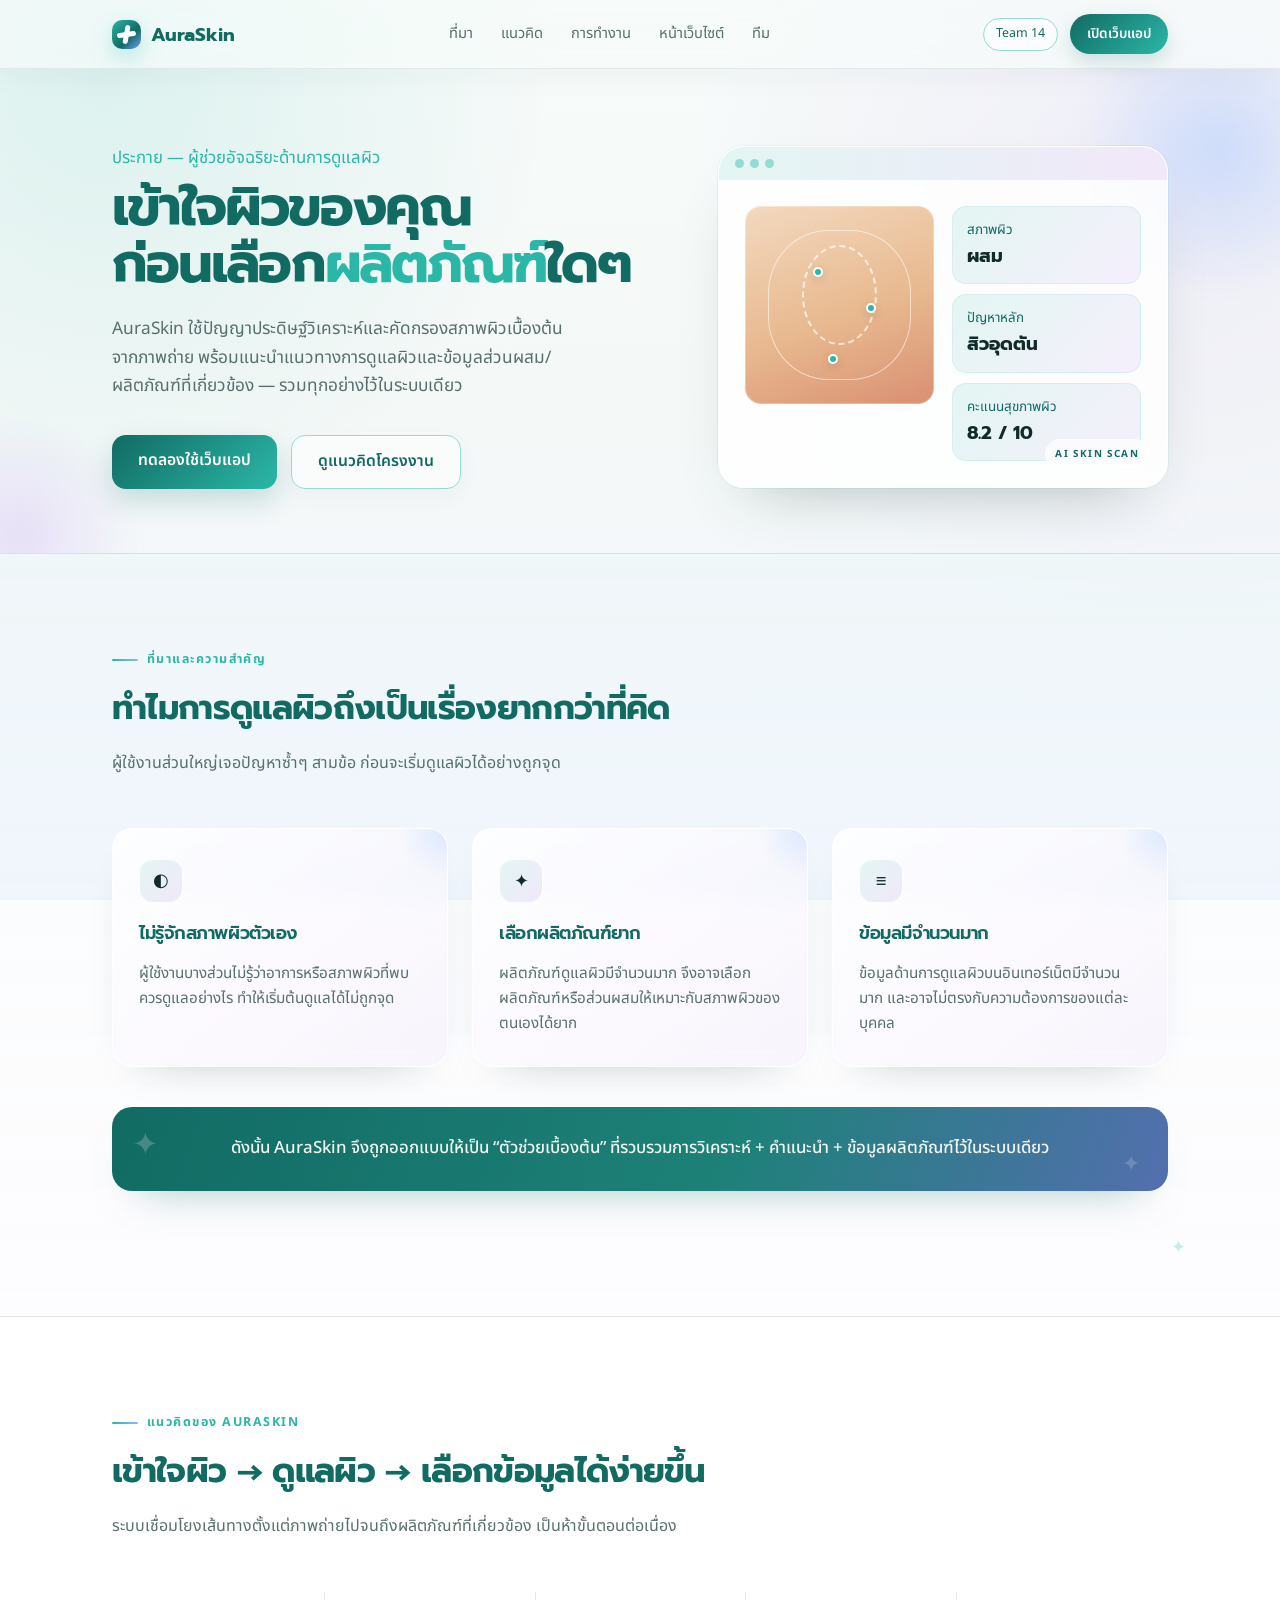
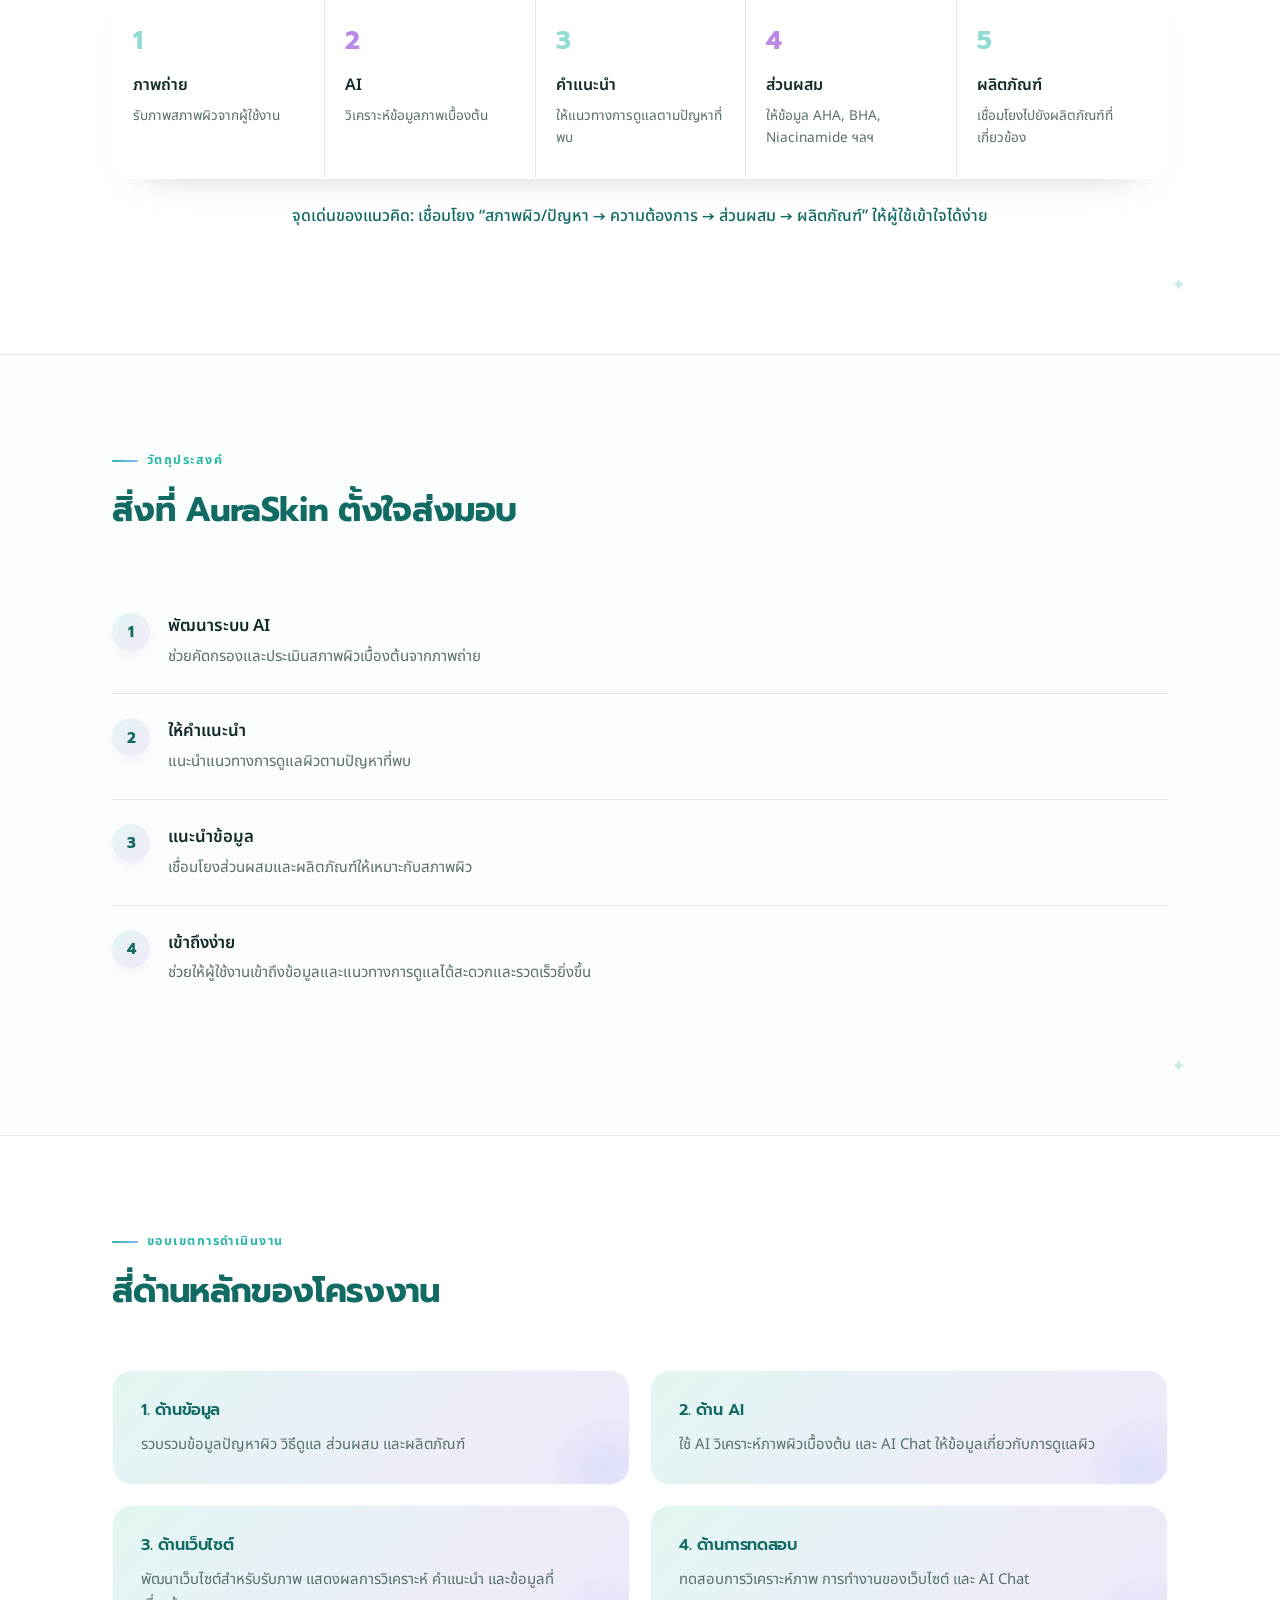
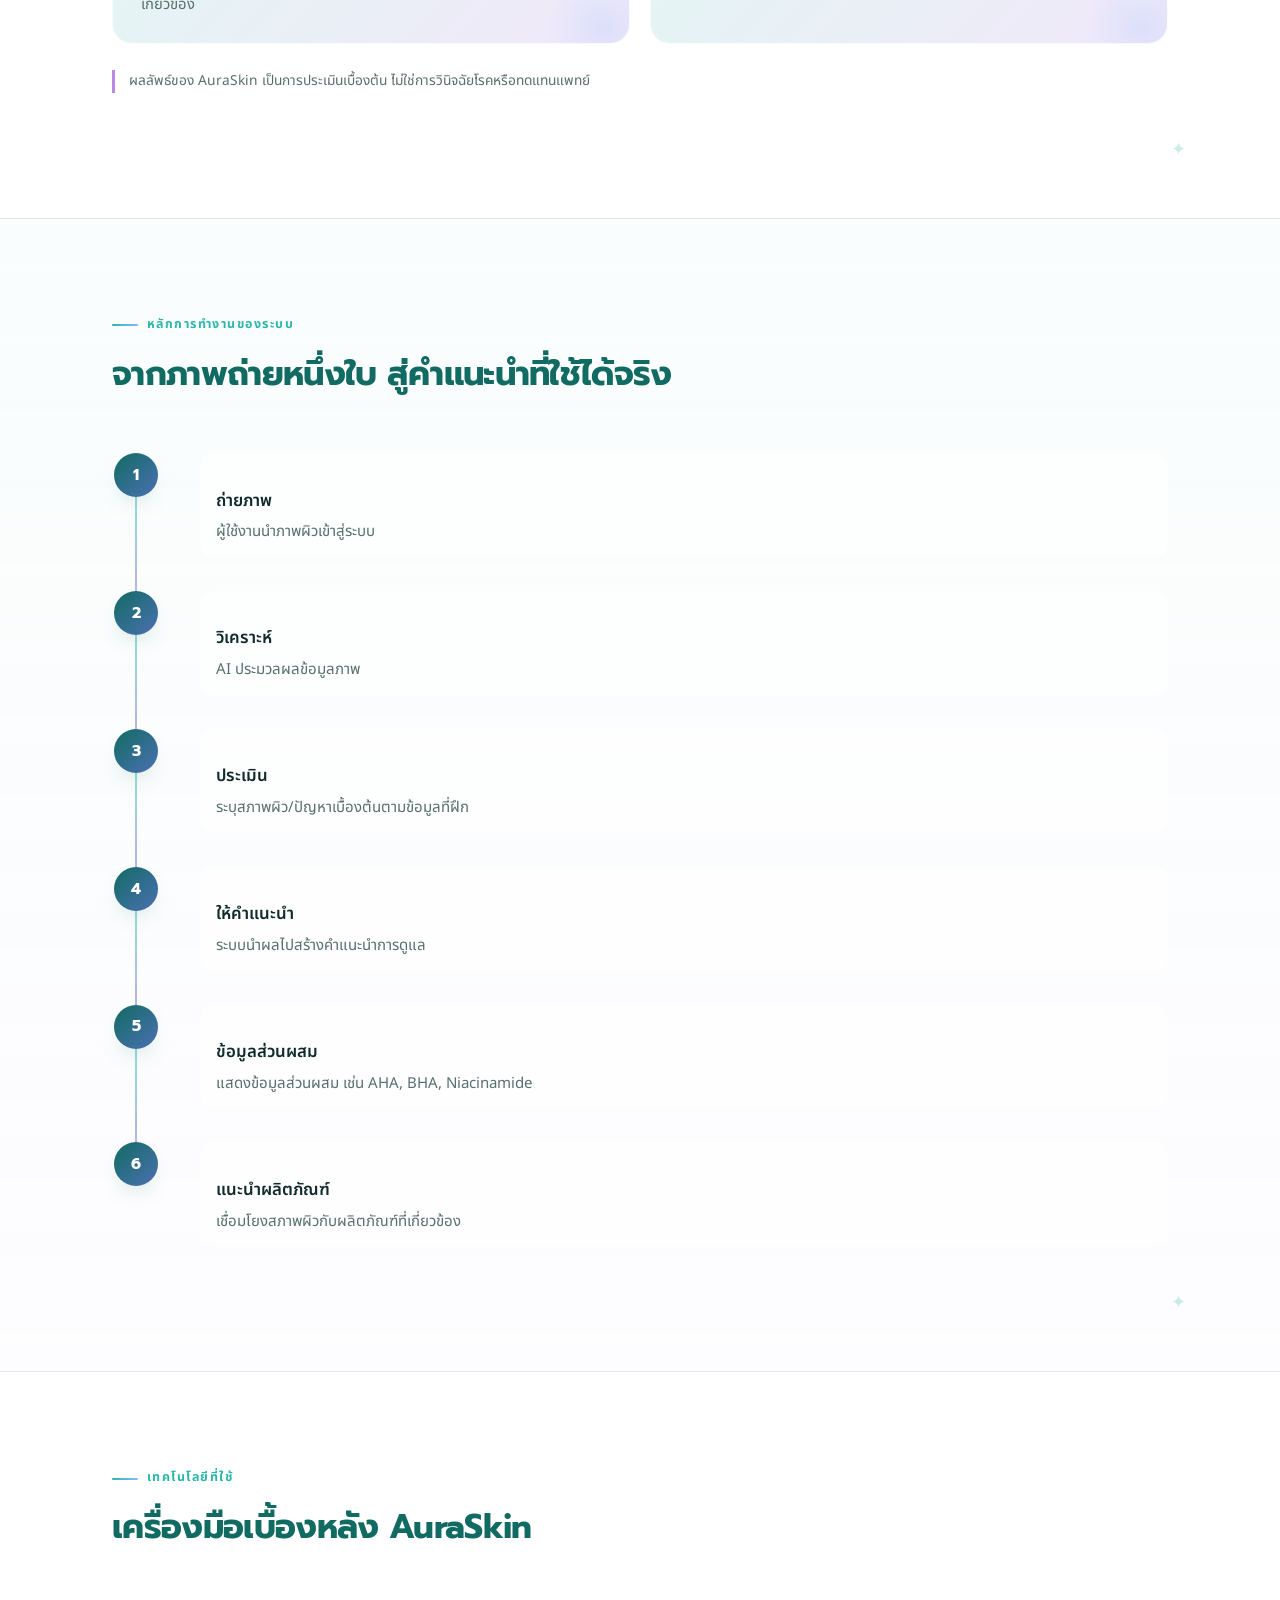
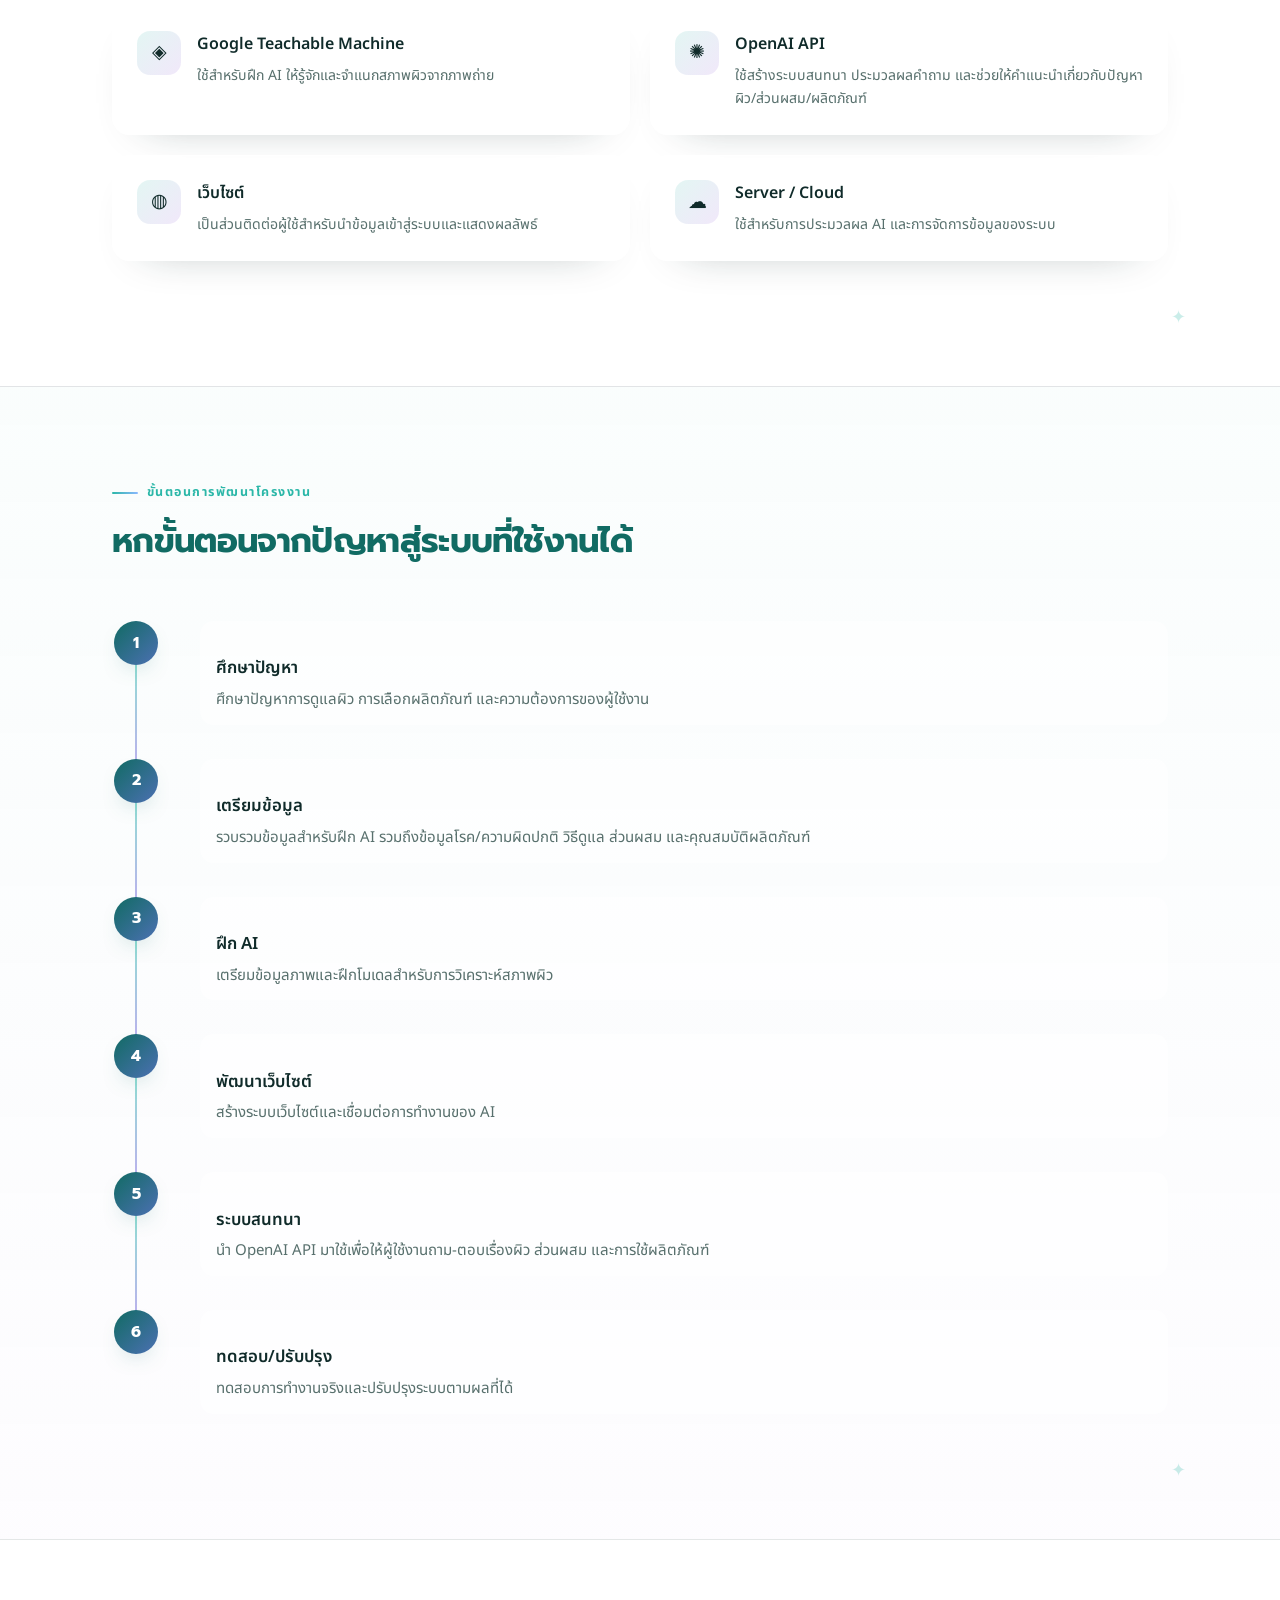
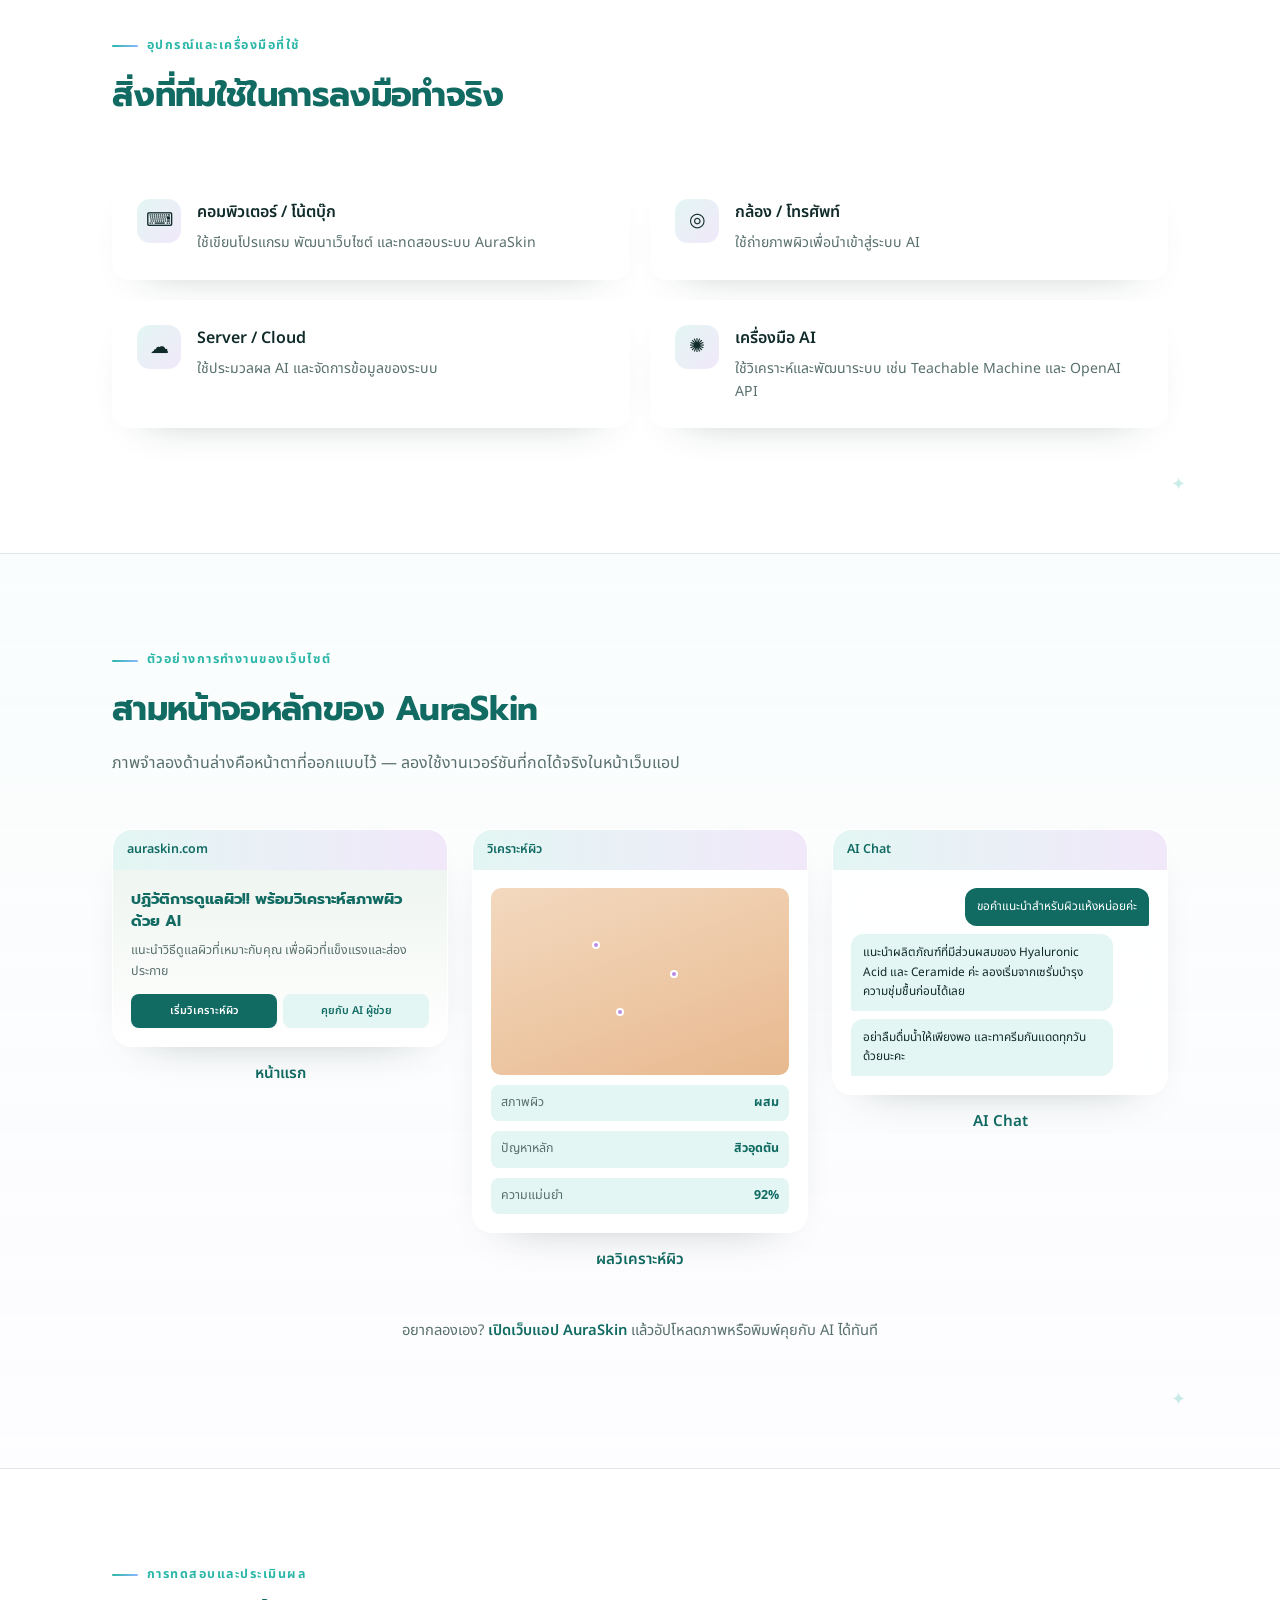
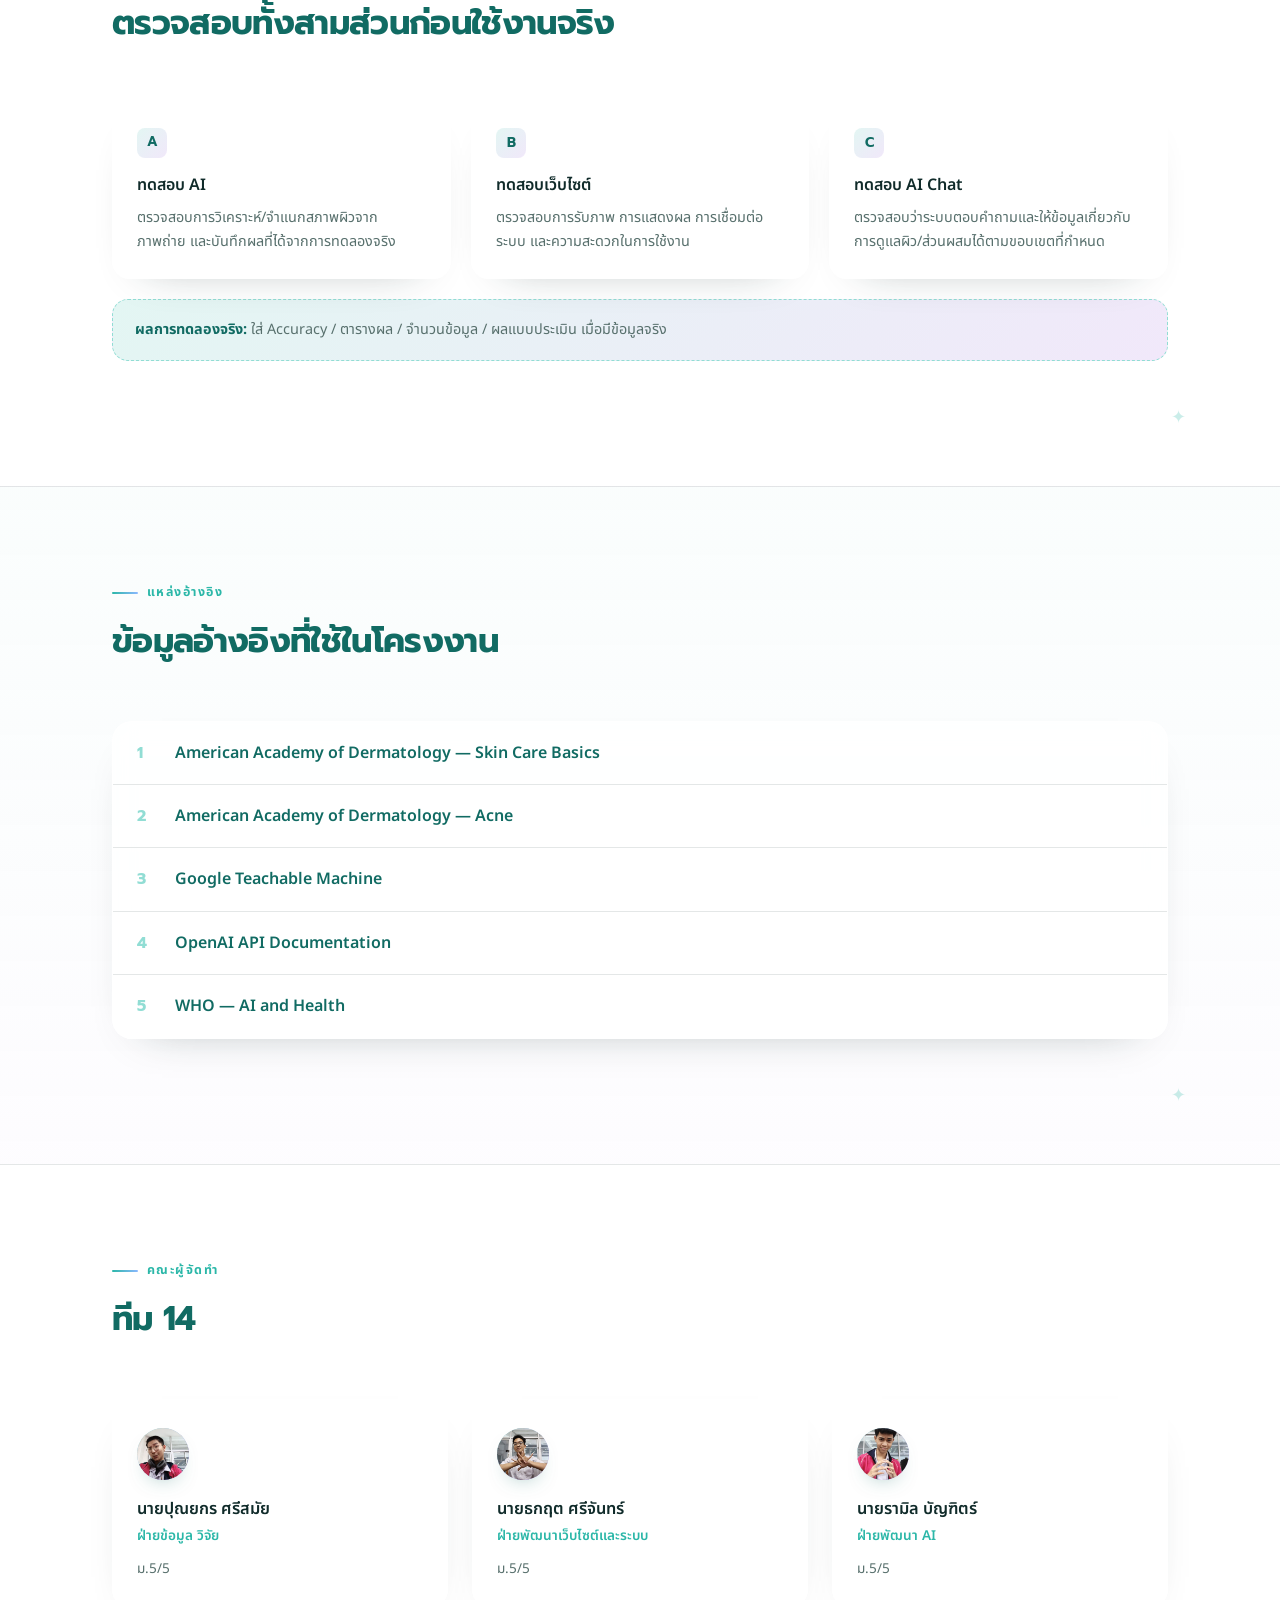
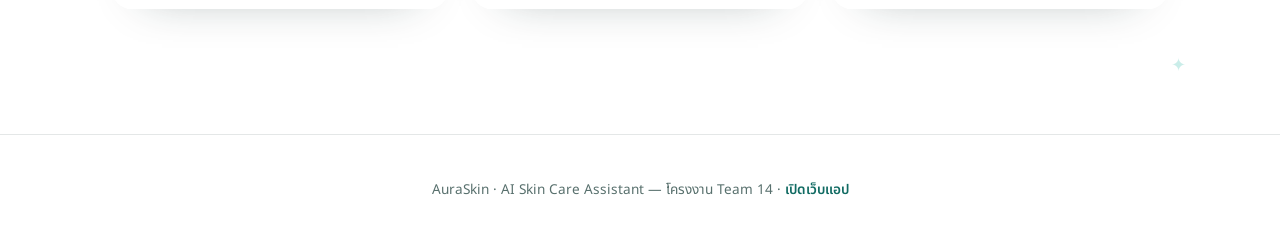
==== commit 503c1b59: "Images" ====
--- a/index.html
+++ b/index.html
@@ -343,25 +343,45 @@
       <div class="kicker">คณะผู้จัดทำ</div>
       <h2>ทีม 14</h2>
     </div>
+
     <div class="team-grid">
+
       <div class="team-card">
-        <div class="team-avatar"></div>
+        <div class="team-avatar">
+          <img
+            src="assets/team/punyakorn.jpg"
+            alt="นายปุณยกร ศรีสมัย"
+          >
+        </div>
         <h4>นายปุณยกร ศรีสมัย</h4>
         <div class="role">ฝ่ายข้อมูล วิจัย</div>
         <div class="grade">ม.5/5</div>
       </div>
+
       <div class="team-card">
-        <div class="team-avatar"></div>
+        <div class="team-avatar">
+          <img
+            src="assets/team/TAKIT.jpg"
+            alt="นายธกฤต ศรีจันทร์"
+          >
+        </div>
         <h4>นายธกฤต ศรีจันทร์</h4>
         <div class="role">ฝ่ายพัฒนาเว็บไซต์และระบบ</div>
         <div class="grade">ม.5/5</div>
       </div>
+
       <div class="team-card">
-        <div class="team-avatar"></div>
+        <div class="team-avatar">
+          <img
+            src="assets/team/ramin.jpg"
+            alt="นายรามิล บัญฑิตร์"
+          >
+        </div>
         <h4>นายรามิล บัญฑิตร์</h4>
         <div class="role">ฝ่ายพัฒนา AI</div>
         <div class="grade">ม.5/5</div>
       </div>
+
     </div>
   </div>
 </section>
--- a/css/base.css
+++ b/css/base.css
@@ -1,28 +1,35 @@
 /* ===================================================================
    AuraSkin — base.css
+   RENEWED THEME: Aura Glass / AI skincare
    Shared design tokens, reset, typography, nav and button styles.
-   Loaded on every page (project site + web app).
    =================================================================== */
 
 :root{
-  --cream:#F6F4EE;
-  --paper:#FFFFFF;
-  --ink:#233A31;
-  --ink-soft:#4F6459;
-  --sage-deep:#3C5C4C;
-  --sage:#7FA98F;
-  --sage-mid:#A9C7B4;
-  --sage-mist:#E4EEE6;
-  --clay:#D98F72;
-  --clay-mist:#F7E7DF;
-  --line: rgba(35,58,49,0.12);
+  --cream:#F4F8F7;
+  --paper:rgba(255,255,255,0.84);
+  --ink:#102B2A;
+  --ink-soft:#58706D;
+  --sage-deep:#116B63;
+  --sage:#2BB7A8;
+  --sage-mid:#91DDD4;
+  --sage-mist:#E3F6F3;
+  --clay:#B989E8;
+  --clay-mist:#F1E8FA;
+  --line:rgba(16,43,42,0.11);
+  --aurora-blue:#8BB8FF;
+  --aurora-lilac:#C7A4F4;
+  --shadow:0 24px 70px rgba(23,78,72,0.12);
 }
 
 *{box-sizing:border-box;}
 html{scroll-behavior:smooth;}
 body{
   margin:0;
-  background:var(--cream);
+  background:
+    radial-gradient(circle at 8% 8%, rgba(43,183,168,.13), transparent 28rem),
+    radial-gradient(circle at 92% 18%, rgba(199,164,244,.15), transparent 30rem),
+    linear-gradient(180deg,#F7FBFA 0%,var(--cream) 45%,#F2F7FF 100%);
+  background-attachment:fixed;
   color:var(--ink);
   font-family:'Noto Sans Thai','Prompt',sans-serif;
   font-weight:400;
@@ -33,14 +40,14 @@
   font-family:'Prompt','Noto Sans Thai',sans-serif;
   color:var(--sage-deep);
   margin:0;
-  letter-spacing:-0.01em;
+  letter-spacing:-0.025em;
 }
 a{color:inherit;}
 img{max-width:100%;display:block;}
 button{font-family:inherit;}
 
 .wrap{
-  max-width:1080px;
+  max-width:1120px;
   margin:0 auto;
   padding:0 32px;
 }
@@ -48,45 +55,50 @@
 /* ---------- nav ---------- */
 nav.site-nav{
   position:sticky;top:0;z-index:50;
-  background:rgba(246,244,238,0.88);
-  backdrop-filter:blur(10px);
-  border-bottom:1px solid var(--line);
+  background:rgba(247,251,250,0.72);
+  backdrop-filter:blur(18px) saturate(150%);
+  -webkit-backdrop-filter:blur(18px) saturate(150%);
+  border-bottom:1px solid rgba(16,43,42,.08);
+  box-shadow:0 8px 30px rgba(16,43,42,.04);
 }
 nav.site-nav .wrap{
   display:flex;align-items:center;justify-content:space-between;
-  padding-top:16px;padding-bottom:16px;
+  padding-top:14px;padding-bottom:14px;
   gap:16px;
 }
-.brand{display:flex;align-items:center;gap:10px;font-family:'Prompt';font-weight:700;font-size:1.15rem;color:var(--sage-deep);text-decoration:none;flex:none;}
+.brand{display:flex;align-items:center;gap:10px;font-family:'Prompt';font-weight:700;font-size:1.18rem;color:var(--sage-deep);text-decoration:none;flex:none;}
 .brand .mark{
-  width:26px;height:26px;border-radius:8px;background:var(--sage);
+  width:29px;height:29px;border-radius:10px;
+  background:linear-gradient(135deg,var(--sage) 0%,var(--sage-deep) 60%,#6D9EFF 100%);
+  box-shadow:0 8px 22px rgba(43,183,168,.28);
   position:relative;flex:none;
 }
-.brand .mark::before,.brand .mark::after{
-  content:"";position:absolute;background:var(--paper);
-}
-.brand .mark::before{left:11px;top:5px;width:4px;height:16px;border-radius:2px;}
-.brand .mark::after{left:5px;top:11px;width:16px;height:4px;border-radius:2px;}
+.brand .mark::before,.brand .mark::after{content:"";position:absolute;background:#fff;}
+.brand .mark::before{left:12px;top:5px;width:5px;height:19px;border-radius:4px;transform:rotate(10deg);}
+.brand .mark::after{left:5px;top:12px;width:19px;height:5px;border-radius:4px;transform:rotate(-8deg);}
 
 .nav-links{list-style:none;display:flex;gap:28px;margin:0;padding:0;font-size:0.92rem;color:var(--ink-soft);flex:1;justify-content:center;}
-.nav-links li a{text-decoration:none;}
+.nav-links li a{text-decoration:none;transition:color .18s ease;}
 .nav-links li a:hover,.nav-links li a.active{color:var(--sage-deep);}
 
 .nav-right{display:flex;align-items:center;gap:12px;flex:none;}
 .team-tag{
   font-size:0.78rem;color:var(--sage-deep);border:1px solid var(--sage-mid);
-  padding:5px 12px;border-radius:100px;white-space:nowrap;
+  background:rgba(255,255,255,.55);padding:5px 12px;border-radius:100px;white-space:nowrap;
 }
 .nav-app-link{
-  font-size:0.85rem;font-weight:600;color:var(--paper);background:var(--sage-deep);
-  padding:8px 16px;border-radius:100px;text-decoration:none;white-space:nowrap;
+  font-size:0.85rem;font-weight:600;color:#fff;
+  background:linear-gradient(135deg,var(--sage-deep),var(--sage));
+  padding:9px 17px;border-radius:100px;text-decoration:none;white-space:nowrap;
+  box-shadow:0 8px 20px rgba(17,107,99,.18);
+  transition:transform .18s ease,box-shadow .18s ease;
 }
-.nav-app-link:hover{background:var(--sage);}
-.nav-app-link.ghost{background:transparent;color:var(--sage-deep);border:1.5px solid var(--sage-mid);}
+.nav-app-link:hover{background:linear-gradient(135deg,#0D5B54,var(--sage));transform:translateY(-1px);box-shadow:0 11px 24px rgba(17,107,99,.24);}
+.nav-app-link.ghost{background:rgba(255,255,255,.62);color:var(--sage-deep);border:1px solid var(--sage-mid);box-shadow:none;}
 
 .nav-toggle{
-  display:none;flex:none;width:38px;height:38px;border-radius:10px;
-  border:1px solid var(--line);background:var(--paper);cursor:pointer;
+  display:none;flex:none;width:38px;height:38px;border-radius:11px;
+  border:1px solid var(--line);background:rgba(255,255,255,.8);cursor:pointer;
   align-items:center;justify-content:center;
 }
 .nav-toggle span{display:block;width:16px;height:2px;background:var(--sage-deep);position:relative;}
@@ -96,32 +108,46 @@
 
 /* ---------- buttons ---------- */
 .btn{
-  display:inline-block;padding:13px 26px;border-radius:12px;
+  display:inline-block;padding:13px 26px;border-radius:14px;
   font-size:0.98rem;font-weight:600;text-decoration:none;
-  transition:transform .15s ease;
+  transition:transform .18s ease,box-shadow .18s ease;
   cursor:pointer;border:none;font-family:inherit;
 }
 .btn:hover{transform:translateY(-2px);}
-.btn-primary{background:var(--sage-deep);color:var(--paper);}
-.btn-ghost{background:transparent;color:var(--sage-deep);border:1.5px solid var(--sage-mid);}
-.btn:disabled{opacity:0.5;cursor:not-allowed;transform:none;}
-.btn:focus-visible,.nav-links a:focus-visible,.nav-toggle:focus-visible,a:focus-visible{
-  outline:2px solid var(--sage-deep);outline-offset:2px;
+.btn-primary{
+  background:linear-gradient(135deg,var(--sage-deep),var(--sage));
+  color:#fff;box-shadow:0 12px 28px rgba(17,107,99,.2);
 }
+.btn-primary:hover{box-shadow:0 16px 34px rgba(17,107,99,.27);}
+.btn-ghost{background:rgba(255,255,255,.62);color:var(--sage-deep);border:1px solid var(--sage-mid);box-shadow:0 8px 22px rgba(16,43,42,.04);}
+.btn:disabled{opacity:0.5;cursor:not-allowed;transform:none;box-shadow:none;}
+.btn:focus-visible,.nav-links a:focus-visible,.nav-toggle:focus-visible,a:focus-visible{outline:2px solid var(--sage);outline-offset:3px;}
 
 footer.site-footer{
-  padding:40px 0;text-align:center;color:var(--ink-soft);font-size:0.85rem;
-  border-top:1px solid var(--line);
+  padding:44px 0;text-align:center;color:var(--ink-soft);font-size:0.85rem;
+  border-top:1px solid var(--line);background:rgba(255,255,255,.38);
 }
 footer.site-footer a{color:var(--sage-deep);font-weight:600;text-decoration:none;}
 footer.site-footer a:hover{text-decoration:underline;}
 
+/* ---------- global renewed surfaces ---------- */
+.card,.hero-visual,.flow-strip,.tech-card,.mock,.eval-card,.team-card,.upload-card,.result-card,.chat-shell,.ref-list{
+  box-shadow:var(--shadow);
+  border-color:rgba(16,43,42,.09);
+  backdrop-filter:blur(10px);
+  -webkit-backdrop-filter:blur(10px);
+}
+.card:hover,.tech-card:hover,.eval-card:hover,.team-card:hover,.scope-card:hover{
+  transform:translateY(-3px);
+  box-shadow:0 28px 72px rgba(23,78,72,.15);
+}
+.card,.tech-card,.eval-card,.team-card,.scope-card{transition:transform .2s ease,box-shadow .2s ease;}
+
 @media (max-width:860px){
   .nav-links{
-    display:none;
-    position:absolute;top:100%;left:0;right:0;
-    flex-direction:column;gap:0;background:var(--paper);
-    border-bottom:1px solid var(--line);padding:8px 32px;
+    display:none;position:absolute;top:100%;left:0;right:0;
+    flex-direction:column;gap:0;background:rgba(255,255,255,.94);
+    backdrop-filter:blur(18px);border-bottom:1px solid var(--line);padding:8px 32px;
   }
   .nav-links.open{display:flex;}
   .nav-links li{border-top:1px solid var(--line);}
@@ -132,6 +158,6 @@
 }
 
 @media (prefers-reduced-motion: reduce){
-  *{transition:none !important;}
+  *{transition:none !important;animation:none !important;}
   html{scroll-behavior:auto;}
 }
--- a/css/project.css
+++ b/css/project.css
@@ -7,194 +7,132 @@
 section + section{border-top:1px solid var(--line);}
 
 /* ---------- hero ---------- */
-.hero{padding-top:76px;padding-bottom:64px;border-top:none;}
-.hero-grid{display:grid;grid-template-columns:1.1fr 0.9fr;gap:56px;align-items:center;}
+.hero{padding-top:76px;padding-bottom:64px;border-top:none;position:relative;overflow:hidden;}
+.hero::before,.hero::after{content:"";position:absolute;border-radius:50%;filter:blur(8px);pointer-events:none;z-index:0;}
+.hero::before{width:300px;height:300px;right:-90px;top:-70px;background:radial-gradient(circle,rgba(139,184,255,.34),transparent 68%);}
+.hero::after{width:240px;height:240px;left:-100px;bottom:-100px;background:radial-gradient(circle,rgba(199,164,244,.28),transparent 70%);}
+.hero-grid{display:grid;grid-template-columns:1.1fr 0.9fr;gap:56px;align-items:center;position:relative;z-index:1;}
 .eyebrow-thai{color:var(--sage);font-size:1.05rem;margin-bottom:6px;}
-.hero h1{font-size:3.4rem;line-height:1.05;font-weight:700;}
+.hero h1{font-size:3.4rem;line-height:1.05;font-weight:700;letter-spacing:-.035em;}
 .hero h1 span{color:var(--sage);}
 .hero p.lede{margin-top:22px;font-size:1.08rem;color:var(--ink-soft);max-width:46ch;}
 .cta-row{display:flex;gap:14px;margin-top:34px;flex-wrap:wrap;}
 
-.hero-visual{
-  background:var(--paper);
-  border-radius:22px;
-  border:1px solid var(--line);
-  box-shadow:0 30px 60px -35px rgba(35,58,49,0.35);
-  overflow:hidden;
-}
-.hero-visual .bar{
-  display:flex;gap:6px;padding:12px 16px;background:var(--sage-mist);
-}
+.hero-visual{background:var(--paper);border-radius:26px;border:1px solid rgba(255,255,255,.8);box-shadow:0 30px 60px -35px rgba(35,58,49,.35),0 0 0 1px rgba(43,183,168,.08);overflow:hidden;position:relative;}
+.hero-visual::after{content:"AI SKIN SCAN";position:absolute;right:18px;bottom:18px;font-size:.62rem;letter-spacing:.14em;font-weight:700;color:var(--sage-deep);background:rgba(255,255,255,.7);backdrop-filter:blur(8px);padding:7px 10px;border-radius:999px;}
+.hero-visual .bar{display:flex;gap:6px;padding:12px 16px;background:linear-gradient(90deg,var(--sage-mist),var(--clay-mist));}
 .hero-visual .bar span{width:9px;height:9px;border-radius:50%;background:var(--sage-mid);}
-.hero-visual .face{
-  padding:26px;display:grid;grid-template-columns:1fr 1fr;gap:18px;
-}
-.face-photo{
-  aspect-ratio:1/1.05;border-radius:16px;
-  background:linear-gradient(160deg,#F3D9BF 0%, #E8B98F 55%, #D98F72 100%);
-  position:relative;
-}
-.face-photo::after{
-  content:"";position:absolute;inset:20% 30% 30% 30%;
-  border-radius:50%;border:2px dashed rgba(255,255,255,0.7);
-}
-.face-dots span{
-  position:absolute;width:10px;height:10px;border-radius:50%;
-  background:var(--sage);border:2px solid #fff;
-}
+.hero-visual .face{padding:26px;display:grid;grid-template-columns:1fr 1fr;gap:18px;}
+.face-photo{aspect-ratio:1/1.05;border-radius:16px;background:linear-gradient(160deg,#F3D9BF 0%,#E8B98F 55%,#D98F72 100%);position:relative;box-shadow:inset 0 0 0 1px rgba(255,255,255,.3);}
+.face-photo::before{content:"";position:absolute;inset:12%;border-radius:42%;border:1px solid rgba(255,255,255,.55);}
+.face-photo::after{content:"";position:absolute;inset:20% 30% 30% 30%;border-radius:50%;border:2px dashed rgba(255,255,255,.7);}
+.face-dots span{position:absolute;width:10px;height:10px;border-radius:50%;background:var(--sage);border:2px solid #fff;box-shadow:0 3px 10px rgba(16,43,42,.15);}
 .stat-list{display:flex;flex-direction:column;gap:10px;justify-content:center;}
-.stat-pill{
-  background:var(--sage-mist);border-radius:12px;padding:12px 14px;
-  font-size:0.84rem;color:var(--sage-deep);
-}
+.stat-pill{background:linear-gradient(135deg,var(--sage-mist),rgba(241,232,250,.7));border:1px solid rgba(43,183,168,.1);border-radius:14px;padding:12px 14px;font-size:.84rem;color:var(--sage-deep);}
 .stat-pill b{display:block;font-size:1.15rem;font-family:'Prompt';color:var(--ink);}
 
 /* ---------- section heads ---------- */
-.head{max-width:640px;margin-bottom:52px;}
-.kicker{color:var(--sage);font-weight:600;font-size:0.92rem;margin-bottom:8px;}
-.head h2{font-size:2.1rem;font-weight:700;}
+.head{max-width:640px;margin-bottom:52px;position:relative;}
+.kicker{color:var(--sage);font-weight:700;font-size:.78rem;margin-bottom:10px;letter-spacing:.12em;text-transform:uppercase;display:flex;align-items:center;gap:9px;}
+.kicker::before{content:"";width:26px;height:2px;border-radius:99px;background:linear-gradient(90deg,var(--sage),var(--aurora-blue));}
+.head h2{font-size:2.1rem;font-weight:700;letter-spacing:-.02em;}
 .head p{margin-top:14px;color:var(--ink-soft);}
+
+/* ---------- shared decorative surfaces ---------- */
+.card,.tech-card,.eval-card,.team-card,.mock,.ref-list,.flow-strip{box-shadow:0 18px 45px -34px rgba(16,43,42,.42);transition:transform .25s ease,box-shadow .25s ease,border-color .25s ease;}
+.card:hover,.tech-card:hover,.eval-card:hover,.team-card:hover,.mock:hover{transform:translateY(-4px);box-shadow:0 24px 55px -36px rgba(16,43,42,.5);border-color:rgba(43,183,168,.28);}
 
 /* ---------- problem cards ---------- */
 .grid-3{display:grid;grid-template-columns:repeat(3,1fr);gap:24px;}
 .grid-2{display:grid;grid-template-columns:repeat(2,1fr);gap:24px;}
-.card{
-  background:var(--paper);border:1px solid var(--line);
-  border-radius:18px;padding:30px 26px;
-}
+.card{background:linear-gradient(145deg,rgba(255,255,255,.88),rgba(241,232,250,.38));border:1px solid rgba(255,255,255,.9);border-radius:20px;padding:30px 26px;position:relative;overflow:hidden;}
+.card::after{content:"";position:absolute;width:100px;height:100px;right:-50px;top:-50px;border-radius:50%;background:radial-gradient(circle,rgba(139,184,255,.25),transparent 68%);pointer-events:none;}
 .card h3{font-size:1.12rem;font-weight:600;margin-bottom:12px;}
-.card p{color:var(--ink-soft);font-size:0.95rem;margin:0;}
-.icon-badge{
-  width:42px;height:42px;border-radius:12px;background:var(--sage-mist);
-  display:flex;align-items:center;justify-content:center;margin-bottom:16px;
-  font-size:1.15rem;
-}
-.callout{
-  margin-top:40px;background:var(--sage-deep);color:#EFF5F0;
-  border-radius:18px;padding:26px 32px;font-size:1.05rem;font-weight:500;
-  text-align:center;
-}
+.card p{color:var(--ink-soft);font-size:.95rem;margin:0;}
+.icon-badge{width:44px;height:44px;border-radius:14px;background:linear-gradient(135deg,var(--sage-mist),var(--clay-mist));display:flex;align-items:center;justify-content:center;margin-bottom:16px;font-size:1.15rem;border:1px solid rgba(255,255,255,.8);}
+.callout{margin-top:40px;background:linear-gradient(110deg,var(--sage-deep),#1d8178 58%,#536fae);color:#EFF5F0;border-radius:20px;padding:28px 32px;font-size:1.05rem;font-weight:500;text-align:center;box-shadow:0 20px 45px -30px rgba(17,107,99,.65);position:relative;overflow:hidden;}
+.callout::before{content:"✦";position:absolute;left:20px;top:12px;font-size:2rem;opacity:.22;}
+.callout::after{content:"✦";position:absolute;right:28px;bottom:8px;font-size:1.4rem;opacity:.2;}
 
 /* ---------- solution flow ---------- */
-.flow-strip{
-  display:grid;grid-template-columns:repeat(5,1fr);gap:0;
-  border:1px solid var(--line);border-radius:18px;overflow:hidden;background:var(--paper);
-}
+.flow-strip{display:grid;grid-template-columns:repeat(5,1fr);gap:0;border:1px solid rgba(255,255,255,.85);border-radius:20px;overflow:hidden;background:rgba(255,255,255,.72);}
 .flow-step{padding:28px 20px;position:relative;}
 .flow-step + .flow-step{border-left:1px solid var(--line);}
-.flow-step .num{
-  font-family:'Prompt';font-weight:700;color:var(--sage-mid);font-size:1.6rem;
-}
+.flow-step .num{font-family:'Prompt';font-weight:700;color:var(--sage-mid);font-size:1.6rem;}
 .flow-step h4{margin:10px 0 6px;font-size:1rem;color:var(--ink);font-weight:600;}
-.flow-step p{margin:0;font-size:0.85rem;color:var(--ink-soft);}
-.flow-note{
-  text-align:center;margin-top:24px;color:var(--sage-deep);font-weight:500;
-}
+.flow-step p{margin:0;font-size:.85rem;color:var(--ink-soft);}
+.flow-step:nth-child(2) .num,.flow-step:nth-child(4) .num{color:var(--clay);}
+.flow-note{text-align:center;margin-top:24px;color:var(--sage-deep);font-weight:500;}
 
 /* ---------- objectives ---------- */
 .obj-row{display:flex;gap:18px;padding:24px 0;align-items:flex-start;}
 .obj-row + .obj-row{border-top:1px solid var(--line);}
-.obj-badge{
-  flex:none;width:38px;height:38px;border-radius:50%;background:var(--sage-mist);
-  color:var(--sage-deep);display:flex;align-items:center;justify-content:center;
-  font-family:'Prompt';font-weight:700;font-size:0.95rem;
-}
+.obj-badge{flex:none;width:38px;height:38px;border-radius:50%;background:linear-gradient(135deg,var(--sage-mist),var(--clay-mist));color:var(--sage-deep);display:flex;align-items:center;justify-content:center;font-family:'Prompt';font-weight:700;font-size:.95rem;box-shadow:0 6px 18px -12px rgba(17,107,99,.5);}
 .obj-row h4{margin:0 0 4px;font-size:1.05rem;font-weight:600;}
-.obj-row p{margin:0;color:var(--ink-soft);font-size:0.94rem;}
+.obj-row p{margin:0;color:var(--ink-soft);font-size:.94rem;}
 
 /* ---------- scope ---------- */
 .scope-grid{display:grid;grid-template-columns:repeat(2,1fr);gap:20px;}
-.scope-card{
-  background:var(--sage-mist);border-radius:18px;padding:26px 28px;
-}
+.scope-card{background:linear-gradient(135deg,var(--sage-mist),var(--clay-mist));border:1px solid rgba(255,255,255,.75);border-radius:20px;padding:26px 28px;position:relative;overflow:hidden;}
+.scope-card::after{content:"";position:absolute;right:-35px;bottom:-45px;width:120px;height:120px;border-radius:50%;background:radial-gradient(circle,rgba(139,184,255,.2),transparent 68%);}
 .scope-card h3{font-size:1rem;font-weight:600;margin-bottom:10px;color:var(--sage-deep);}
-.scope-card p{margin:0;color:var(--ink-soft);font-size:0.93rem;}
-.disclaimer{
-  margin-top:26px;font-size:0.86rem;color:var(--ink-soft);
-  border-left:3px solid var(--clay);padding-left:14px;
-}
+.scope-card p{margin:0;color:var(--ink-soft);font-size:.93rem;}
+.disclaimer{margin-top:26px;font-size:.86rem;color:var(--ink-soft);border-left:3px solid var(--clay);padding-left:14px;}
 
 /* ---------- timeline ---------- */
 .timeline{position:relative;padding-left:2px;}
-.tl-item{
-  display:grid;grid-template-columns:64px 1fr;gap:22px;padding-bottom:34px;position:relative;
-}
+.tl-item{display:grid;grid-template-columns:64px 1fr;gap:22px;padding-bottom:34px;position:relative;}
 .tl-item:last-child{padding-bottom:0;}
-.tl-dot{
-  width:44px;height:44px;border-radius:50%;background:var(--sage-deep);color:#fff;
-  display:flex;align-items:center;justify-content:center;font-family:'Prompt';font-weight:700;
-  position:relative;z-index:1;
-}
-.tl-item::before{
-  content:"";position:absolute;left:21px;top:44px;bottom:-34px;width:2px;background:var(--sage-mid);
-}
+.tl-dot{width:44px;height:44px;border-radius:50%;background:linear-gradient(135deg,var(--sage-deep),#4c70b3);color:#fff;display:flex;align-items:center;justify-content:center;font-family:'Prompt';font-weight:700;position:relative;z-index:1;box-shadow:0 10px 25px -15px rgba(17,107,99,.8);}
+.tl-item::before{content:"";position:absolute;left:21px;top:44px;bottom:-34px;width:2px;background:linear-gradient(var(--sage-mid),var(--aurora-lilac));}
 .tl-item:last-child::before{display:none;}
+.tl-body{padding:12px 16px;border-radius:14px;background:rgba(255,255,255,.45);}
 .tl-body h4{font-size:1.05rem;font-weight:600;margin-bottom:5px;}
-.tl-body p{margin:0;color:var(--ink-soft);font-size:0.94rem;}
+.tl-body p{margin:0;color:var(--ink-soft);font-size:.94rem;}
 
 /* ---------- technology / tools ---------- */
 .tech-grid{display:grid;grid-template-columns:repeat(2,1fr);gap:20px;}
-.tech-card{
-  display:flex;gap:16px;align-items:flex-start;
-  background:var(--paper);border:1px solid var(--line);border-radius:16px;padding:24px;
-}
-.tech-icon{
-  flex:none;width:44px;height:44px;border-radius:12px;
-  background:var(--sage-mist);display:flex;align-items:center;justify-content:center;
-  font-size:1.2rem;
-}
+.tech-card{display:flex;gap:16px;align-items:flex-start;background:rgba(255,255,255,.78);border:1px solid rgba(255,255,255,.9);border-radius:18px;padding:24px;}
+.tech-icon{flex:none;width:44px;height:44px;border-radius:13px;background:linear-gradient(135deg,var(--sage-mist),var(--clay-mist));display:flex;align-items:center;justify-content:center;font-size:1.2rem;}
 .tech-card h4{font-size:1rem;font-weight:600;margin:0 0 6px;}
-.tech-card p{margin:0;color:var(--ink-soft);font-size:0.88rem;}
+.tech-card p{margin:0;color:var(--ink-soft);font-size:.88rem;}
 
-/* ---------- UI mockups (illustrative screenshots, non-interactive) ---------- */
+/* ---------- UI mockups ---------- */
 .mock-grid{display:grid;grid-template-columns:repeat(3,1fr);gap:24px;}
-.mock{
-  background:var(--paper);border:1px solid var(--line);border-radius:18px;
-  overflow:hidden;display:flex;flex-direction:column;
-}
-.mock-top{background:var(--sage-mist);padding:10px 14px;font-size:0.78rem;color:var(--sage-deep);font-weight:600;}
-.mock-body{padding:18px;flex:1;font-size:0.78rem;color:var(--ink-soft);}
-.mock-title{text-align:center;padding:14px 0 18px;font-weight:600;color:var(--sage-deep);font-size:0.95rem;}
+.mock{background:rgba(255,255,255,.8);border:1px solid rgba(255,255,255,.9);border-radius:20px;overflow:hidden;display:flex;flex-direction:column;}
+.mock-top{background:linear-gradient(90deg,var(--sage-mist),var(--clay-mist));padding:10px 14px;font-size:.78rem;color:var(--sage-deep);font-weight:600;}
+.mock-body{padding:18px;flex:1;font-size:.78rem;color:var(--ink-soft);}
+.mock-title{text-align:center;padding:14px 0 18px;font-weight:600;color:var(--sage-deep);font-size:.95rem;}
 .m1 .mock-body{background:linear-gradient(180deg,#EFF5F0,#fff);}
-.m1 .headline{font-family:'Prompt';font-weight:700;color:var(--sage-deep);font-size:0.95rem;line-height:1.4;margin-bottom:10px;}
+.m1 .headline{font-family:'Prompt';font-weight:700;color:var(--sage-deep);font-size:.95rem;line-height:1.4;margin-bottom:10px;}
 .m1 .btnrow{display:flex;gap:6px;margin-top:12px;}
-.m1 .mini-btn{flex:1;text-align:center;padding:8px 4px;border-radius:8px;font-size:0.68rem;font-weight:600;pointer-events:none;}
+.m1 .mini-btn{flex:1;text-align:center;padding:8px 4px;border-radius:8px;font-size:.68rem;font-weight:600;pointer-events:none;}
 .m1 .mini-btn.a{background:var(--sage-deep);color:#fff;}
 .m1 .mini-btn.b{background:var(--sage-mist);color:var(--sage-deep);}
 .m2 .mock-body{display:flex;flex-direction:column;gap:10px;}
-.m2 .analysis-face{
-  aspect-ratio:1.6/1;border-radius:10px;
-  background:linear-gradient(160deg,#F3D9BF,#E8B98F);position:relative;
-}
+.m2 .analysis-face{aspect-ratio:1.6/1;border-radius:10px;background:linear-gradient(160deg,#F3D9BF,#E8B98F);position:relative;}
 .m2 .analysis-face span{position:absolute;width:8px;height:8px;border-radius:50%;background:var(--clay);border:2px solid #fff;}
 .m2 .result-row{display:flex;justify-content:space-between;background:var(--sage-mist);border-radius:8px;padding:8px 10px;}
 .m2 .result-row b{color:var(--sage-deep);}
 .m3 .mock-body{display:flex;flex-direction:column;gap:8px;}
-.bubble{border-radius:12px;padding:9px 12px;font-size:0.74rem;max-width:88%;}
+.bubble{border-radius:12px;padding:9px 12px;font-size:.74rem;max-width:88%;}
 .bubble.user{align-self:flex-end;background:var(--sage-deep);color:#fff;border-bottom-right-radius:2px;}
 .bubble.bot{align-self:flex-start;background:var(--sage-mist);color:var(--ink);border-bottom-left-radius:2px;}
-.mock-cta-note{text-align:center;margin-top:28px;color:var(--ink-soft);font-size:0.92rem;}
+.mock-cta-note{text-align:center;margin-top:28px;color:var(--ink-soft);font-size:.92rem;}
 .mock-cta-note a{color:var(--sage-deep);font-weight:600;text-decoration:none;}
 .mock-cta-note a:hover{text-decoration:underline;}
 
 /* ---------- evaluation ---------- */
 .eval-grid{display:grid;grid-template-columns:repeat(3,1fr);gap:20px;}
-.eval-card{border:1px solid var(--line);border-radius:16px;padding:24px;background:var(--paper);}
-.eval-tag{
-  display:inline-flex;width:30px;height:30px;border-radius:8px;background:var(--sage-mist);
-  color:var(--sage-deep);align-items:center;justify-content:center;font-weight:700;font-family:'Prompt';
-  font-size:0.85rem;margin-bottom:14px;
-}
+.eval-card{border:1px solid rgba(255,255,255,.9);border-radius:18px;padding:24px;background:rgba(255,255,255,.78);}
+.eval-tag{display:inline-flex;width:30px;height:30px;border-radius:8px;background:linear-gradient(135deg,var(--sage-mist),var(--clay-mist));color:var(--sage-deep);align-items:center;justify-content:center;font-weight:700;font-family:'Prompt';font-size:.85rem;margin-bottom:14px;}
 .eval-card h4{font-size:1rem;font-weight:600;margin:0 0 8px;}
-.eval-card p{margin:0;color:var(--ink-soft);font-size:0.9rem;}
-.result-box{
-  margin-top:20px;border:1px dashed var(--sage-mid);border-radius:14px;padding:18px 22px;
-  color:var(--ink-soft);font-size:0.9rem;background:var(--sage-mist);
-}
+.eval-card p{margin:0;color:var(--ink-soft);font-size:.9rem;}
+.result-box{margin-top:20px;border:1px dashed var(--sage-mid);border-radius:16px;padding:18px 22px;color:var(--ink-soft);font-size:.9rem;background:linear-gradient(135deg,var(--sage-mist),var(--clay-mist));}
 .result-box b{color:var(--sage-deep);}
 
 /* ---------- references ---------- */
-.ref-list{list-style:none;margin:0;padding:0;border:1px solid var(--line);border-radius:18px;overflow:hidden;background:var(--paper);}
+.ref-list{list-style:none;margin:0;padding:0;border:1px solid rgba(255,255,255,.9);border-radius:20px;overflow:hidden;background:rgba(255,255,255,.78);}
 .ref-list li{display:flex;gap:16px;padding:18px 24px;align-items:baseline;}
 .ref-list li + li{border-top:1px solid var(--line);}
 .ref-list .ref-num{font-family:'Prompt';font-weight:700;color:var(--sage-mid);width:22px;flex:none;}
@@ -203,18 +141,15 @@
 
 /* ---------- team ---------- */
 .team-grid{display:grid;grid-template-columns:repeat(3,1fr);gap:24px;}
-.team-card{
-  background:var(--paper);border:1px solid var(--line);border-radius:18px;
-  padding:28px 24px;text-align:left;
-}
-.team-avatar{
-  width:52px;height:52px;border-radius:50%;
-  background:linear-gradient(160deg,var(--sage-mid),var(--sage-deep));
-  margin-bottom:16px;
-}
+.team-card{background:rgba(255,255,255,.78);border:1px solid rgba(255,255,255,.9);border-radius:20px;padding:28px 24px;text-align:left;}
+.team-avatar{width:52px;height:52px;border-radius:50%;background:linear-gradient(135deg,var(--sage-mid),var(--clay));margin-bottom:16px;box-shadow:0 10px 22px -15px rgba(17,107,99,.7);}
 .team-card h4{font-size:1.02rem;font-weight:600;margin:0 0 3px;}
-.team-card .role{color:var(--sage);font-size:0.85rem;font-weight:600;margin-bottom:10px;}
-.team-card .grade{color:var(--ink-soft);font-size:0.85rem;}
+.team-card .role{color:var(--sage);font-size:.85rem;font-weight:600;margin-bottom:10px;}
+.team-card .grade{color:var(--ink-soft);font-size:.85rem;}
+
+/* ---------- extra decorative layer ---------- */
+section:nth-of-type(even){background:linear-gradient(180deg,rgba(227,246,243,.18),rgba(241,232,250,.12));}
+section:not(.hero)::after{content:"✦";display:block;text-align:right;max-width:1100px;margin:42px auto -42px;padding-right:8px;color:rgba(43,183,168,.25);font-size:1.1rem;}
 
 @media (max-width:860px){
   .hero-grid{grid-template-columns:1fr;}
@@ -224,3 +159,19 @@
   .hero h1{font-size:2.3rem;}
   section{padding:64px 0;}
 }
+
+@media (prefers-reduced-motion:reduce){
+  .card,.tech-card,.eval-card,.team-card,.mock{transition:none;}
+}
+
+.team-avatar {
+  overflow: hidden;
+}
+
+.team-avatar img {
+  width: 100%;
+  height: 100%;
+  display: block;
+  object-fit: cover;
+  object-position: center;
+}
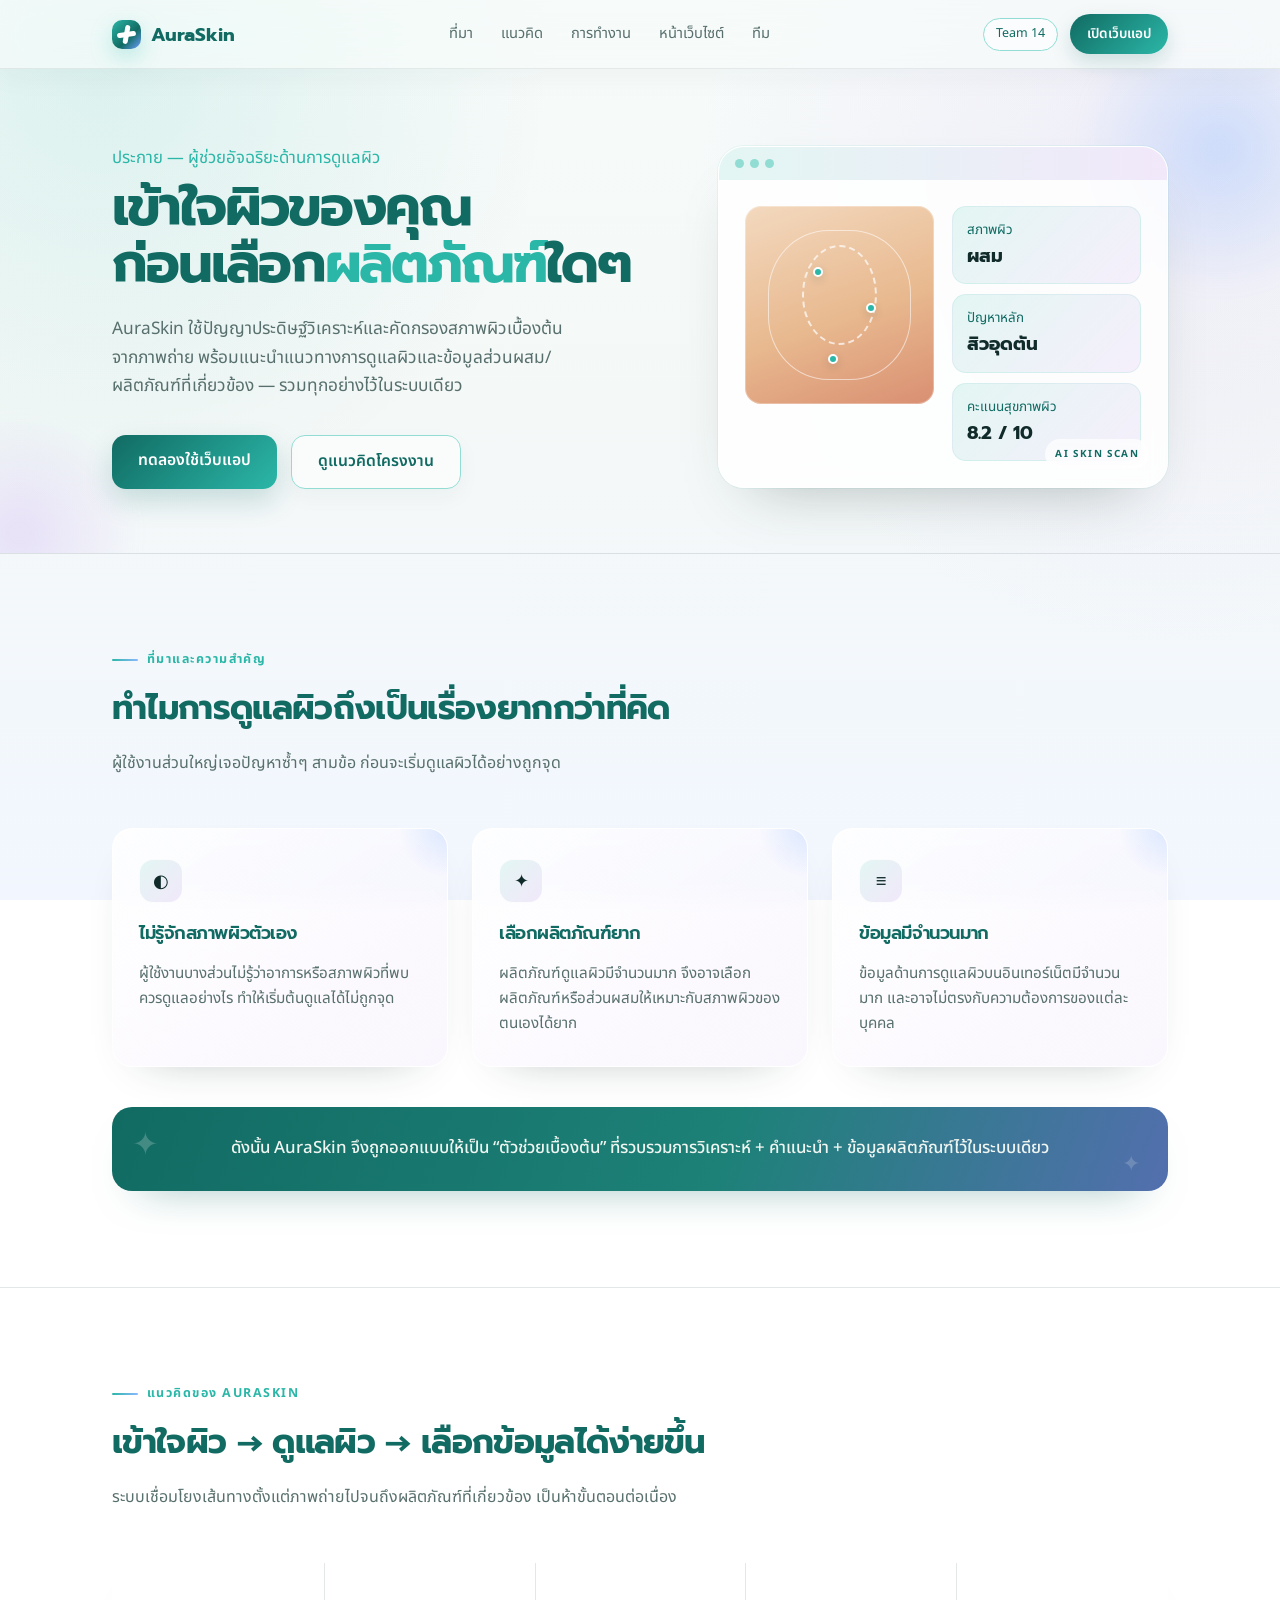
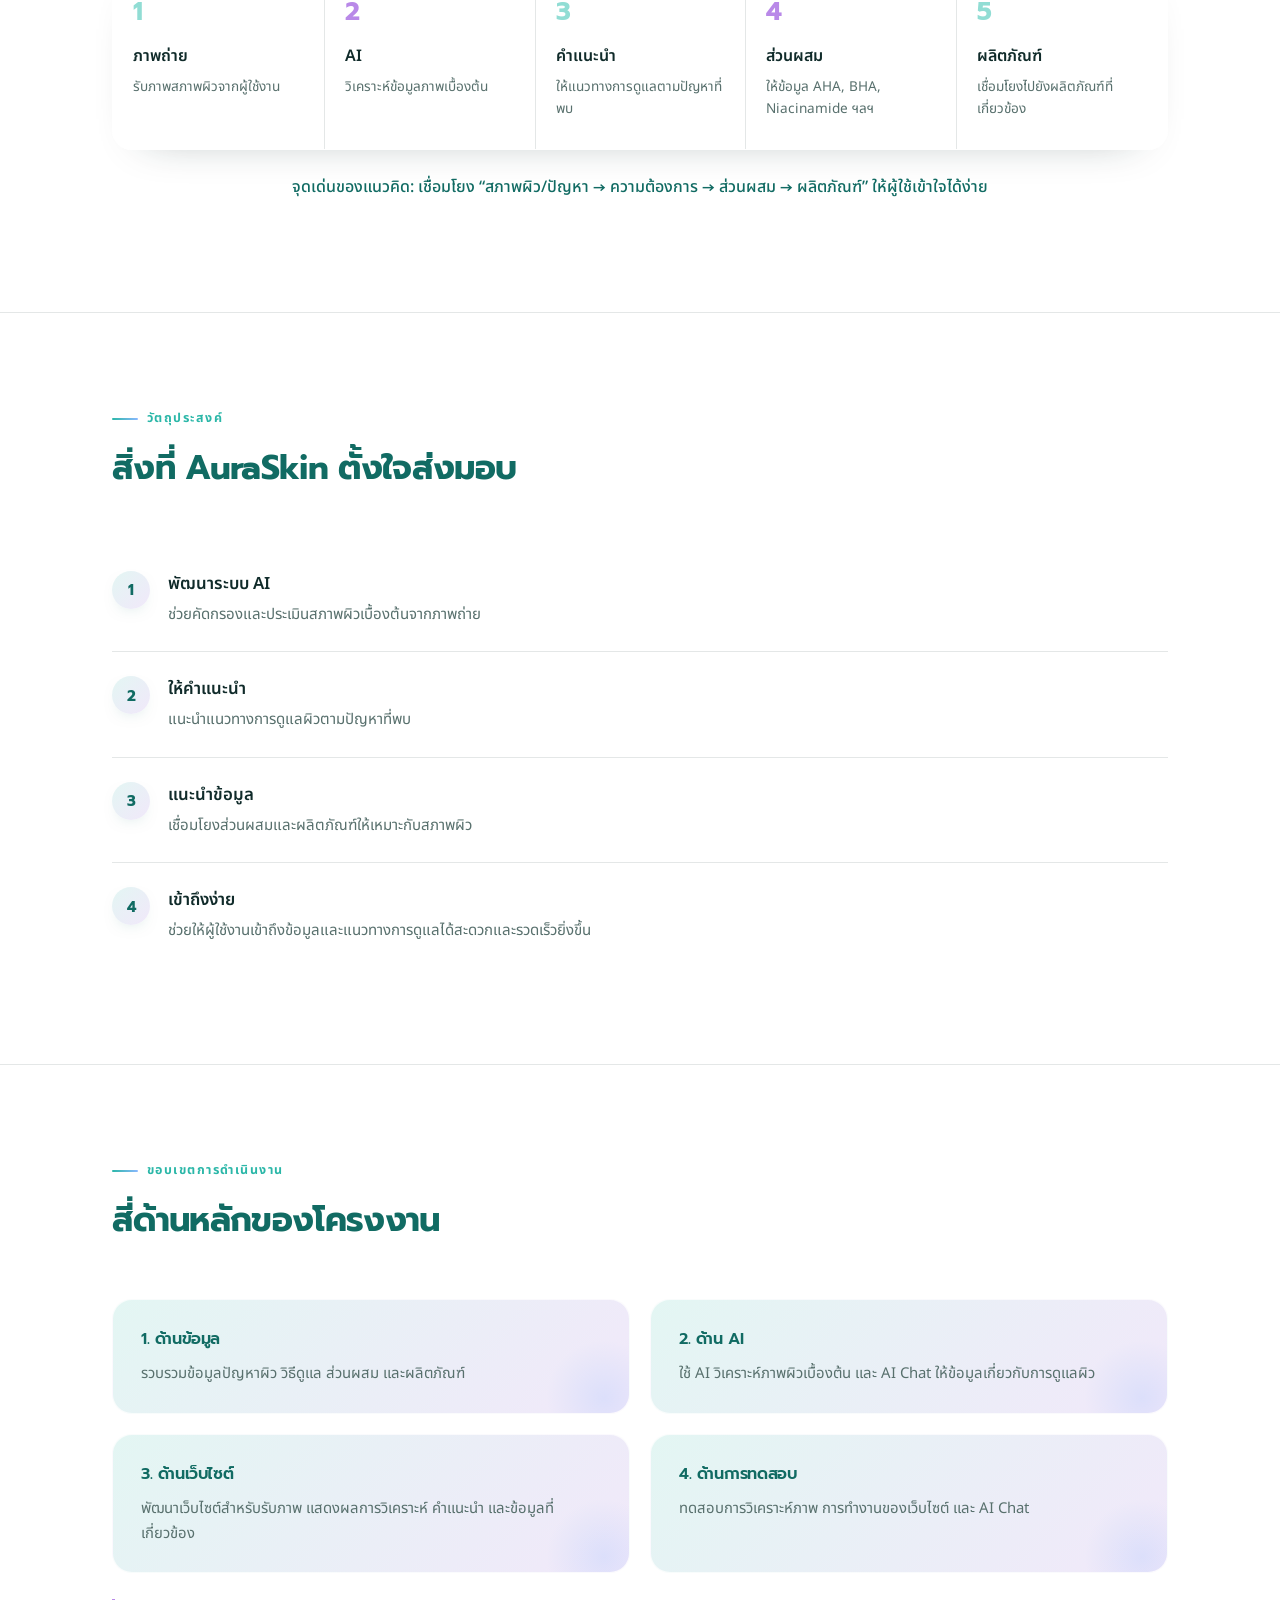
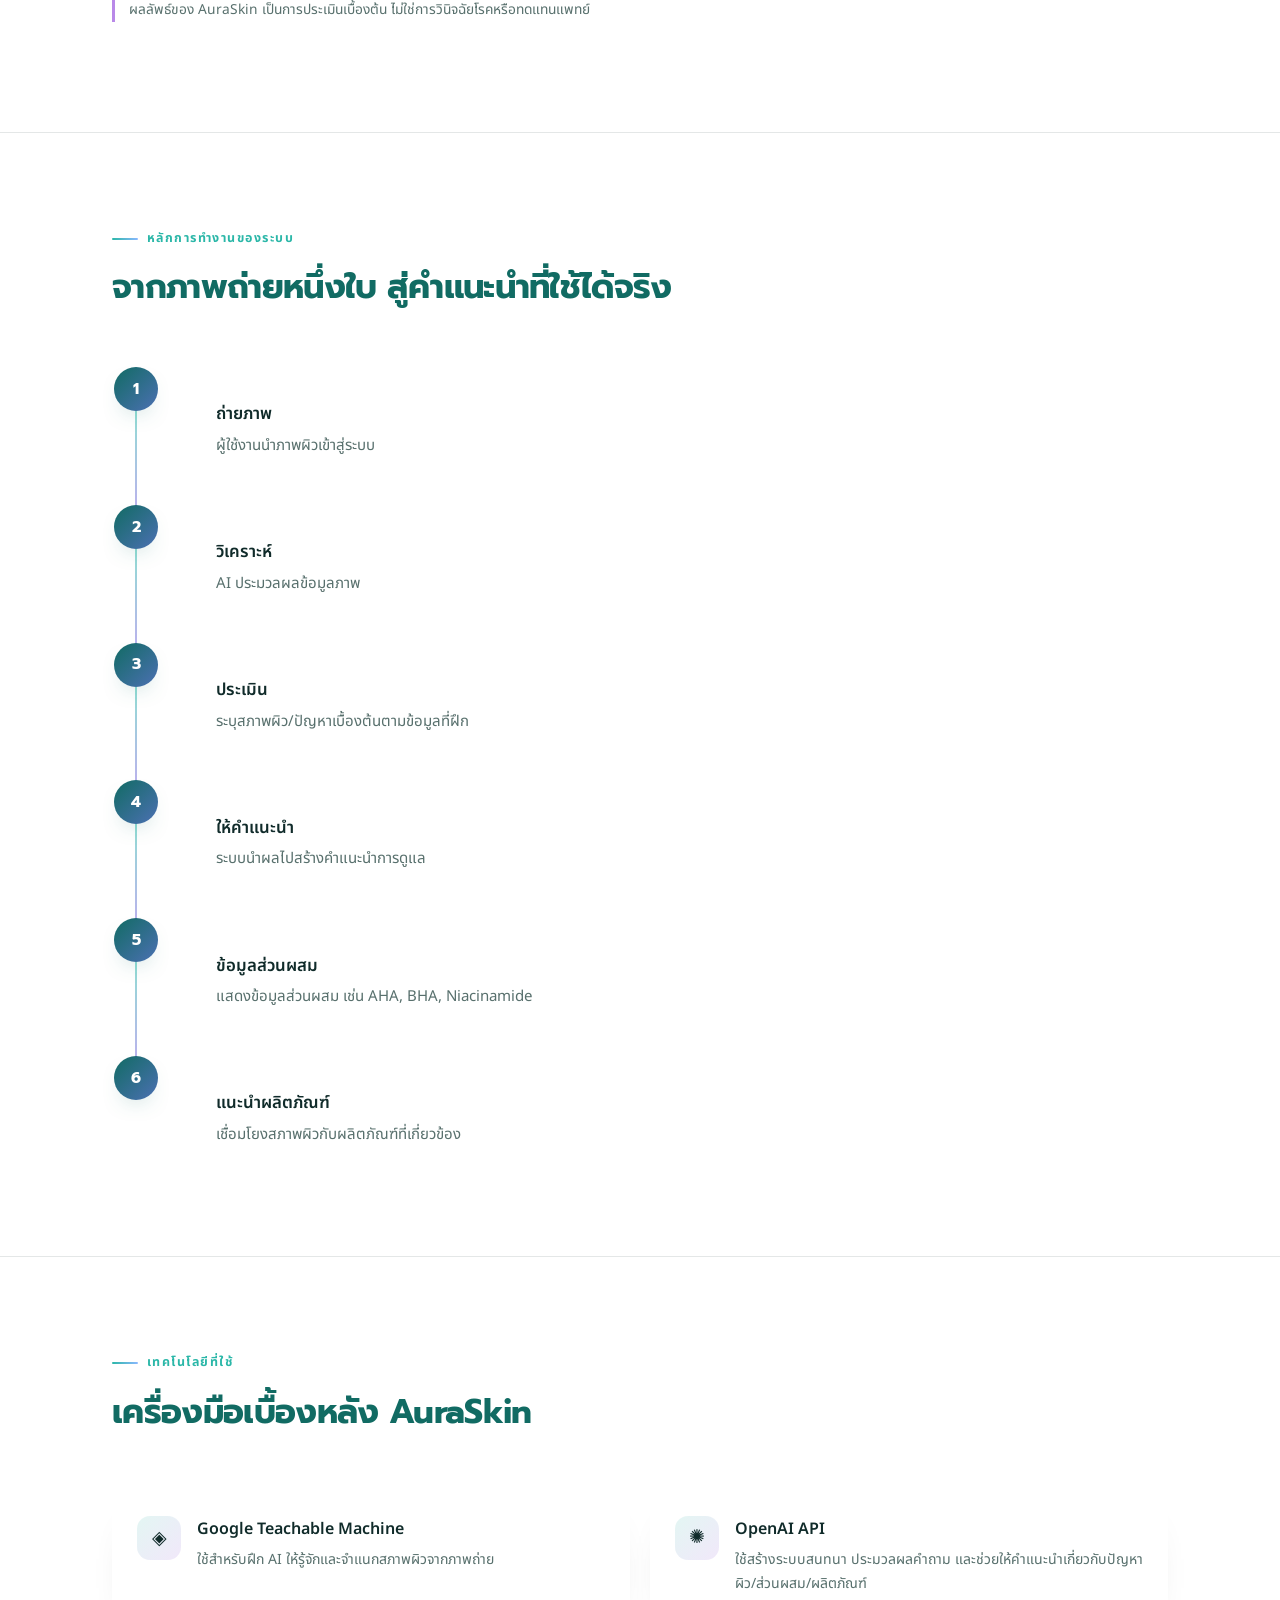
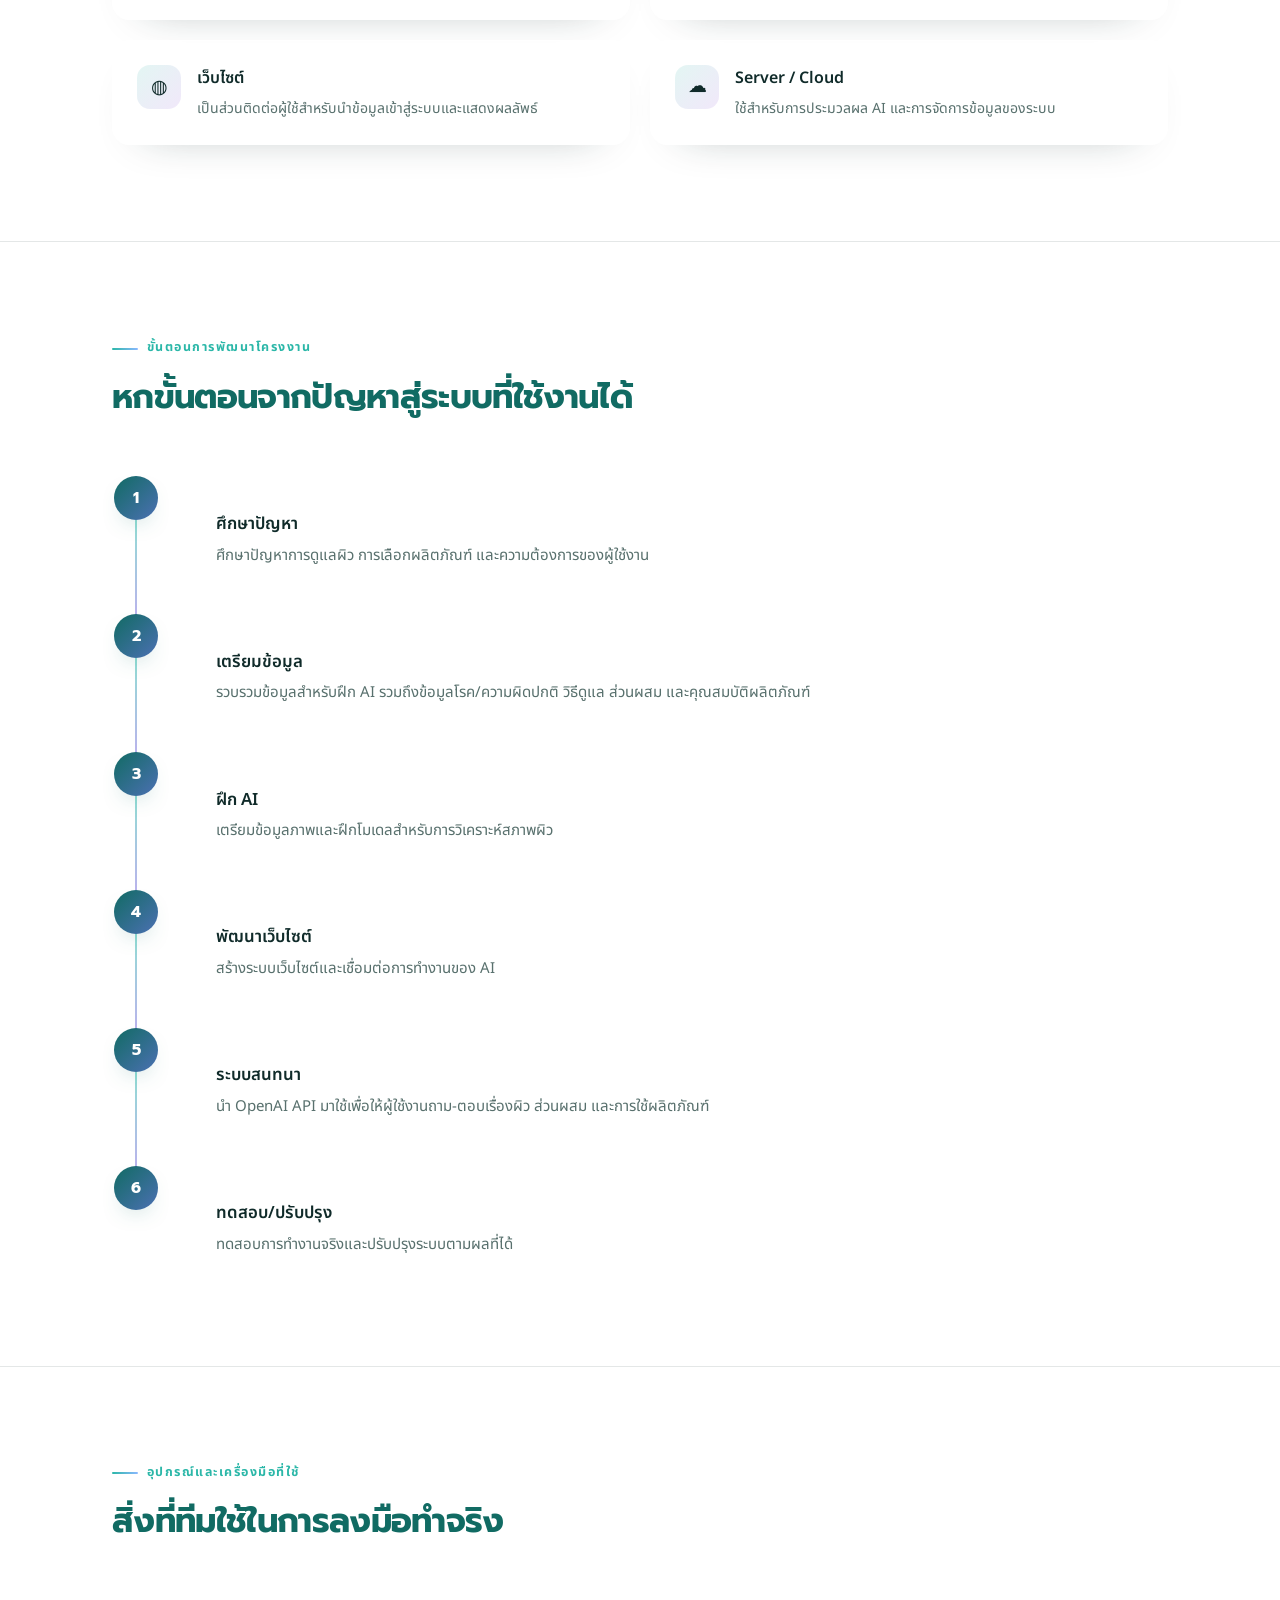
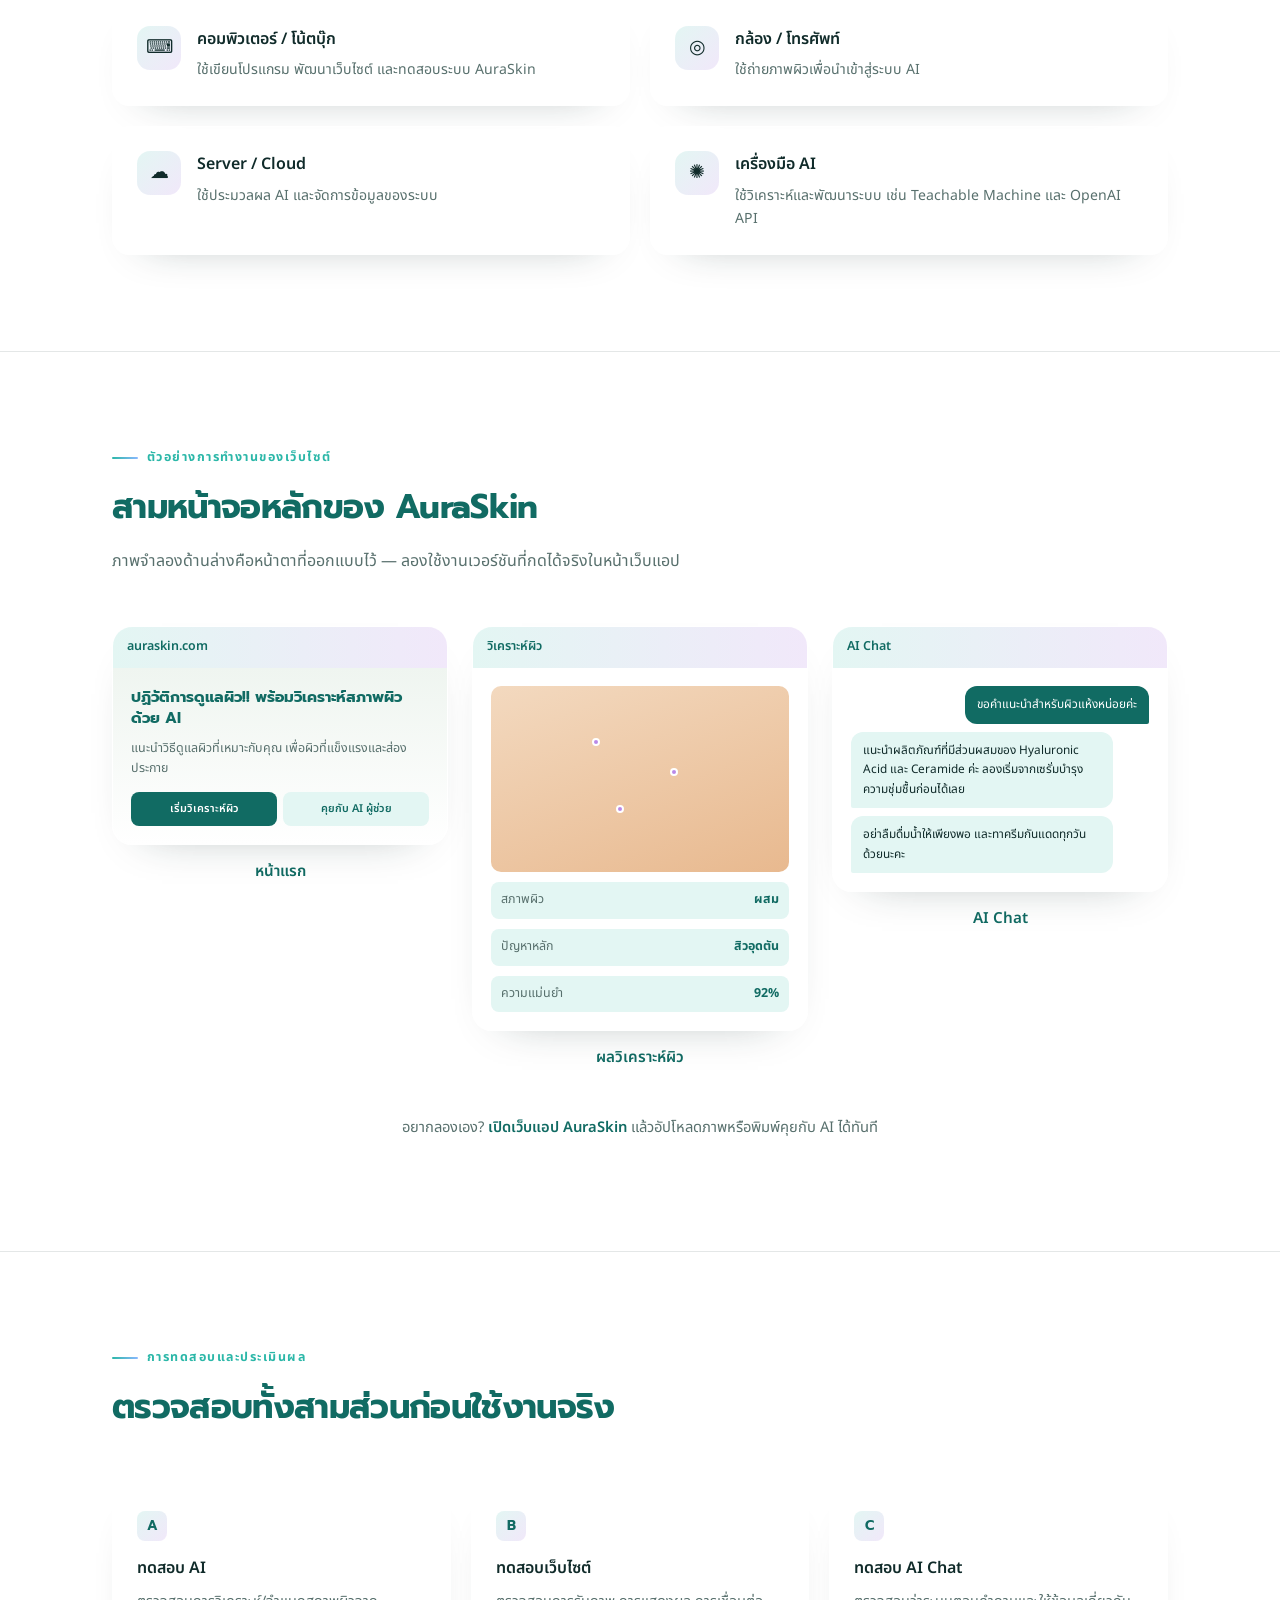
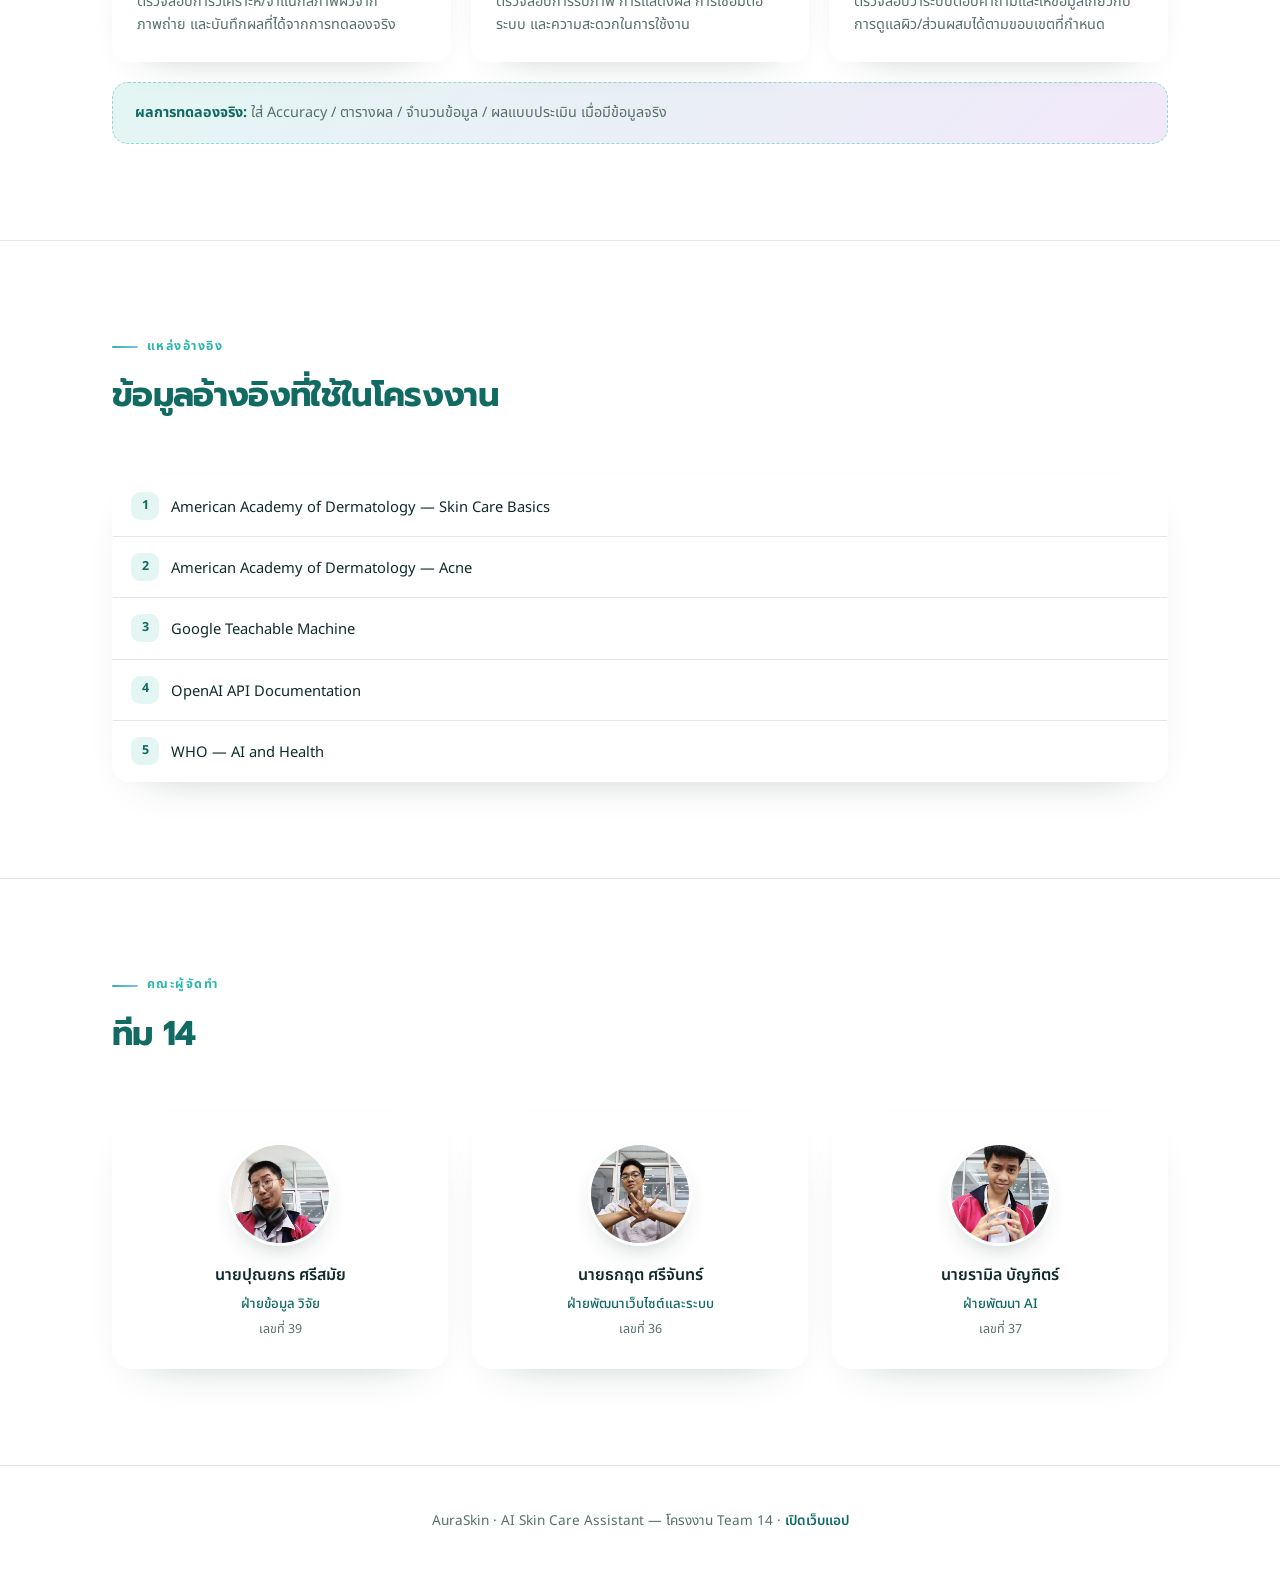
==== commit 262abb80: "NAmes" ====
--- a/index.html
+++ b/index.html
@@ -355,7 +355,7 @@
         </div>
         <h4>นายปุณยกร ศรีสมัย</h4>
         <div class="role">ฝ่ายข้อมูล วิจัย</div>
-        <div class="grade">ม.5/5</div>
+        <div class="grade">เลขที่ 39</div>
       </div>
 
       <div class="team-card">
@@ -367,7 +367,7 @@
         </div>
         <h4>นายธกฤต ศรีจันทร์</h4>
         <div class="role">ฝ่ายพัฒนาเว็บไซต์และระบบ</div>
-        <div class="grade">ม.5/5</div>
+        <div class="grade">เลขที่ 36</div>
       </div>
 
       <div class="team-card">
@@ -379,7 +379,7 @@
         </div>
         <h4>นายรามิล บัญฑิตร์</h4>
         <div class="role">ฝ่ายพัฒนา AI</div>
-        <div class="grade">ม.5/5</div>
+        <div class="grade">เลขที่ 37</div>
       </div>
 
     </div>
@@ -391,5 +391,6 @@
 </footer>
 
 <script src="js/nav.js"></script>
+<script src="js/team.js"></script>
 </body>
 </html>
--- a/css/project.css
+++ b/css/project.css
@@ -132,46 +132,57 @@
 .result-box b{color:var(--sage-deep);}
 
 /* ---------- references ---------- */
-.ref-list{list-style:none;margin:0;padding:0;border:1px solid rgba(255,255,255,.9);border-radius:20px;overflow:hidden;background:rgba(255,255,255,.78);}
-.ref-list li{display:flex;gap:16px;padding:18px 24px;align-items:baseline;}
+.ref-list{list-style:none;margin:0;padding:0;border:1px solid rgba(255,255,255,.9);border-radius:18px;background:rgba(255,255,255,.7);overflow:hidden;}
+.ref-list li{display:flex;gap:12px;align-items:flex-start;padding:16px 18px;}
 .ref-list li + li{border-top:1px solid var(--line);}
-.ref-list .ref-num{font-family:'Prompt';font-weight:700;color:var(--sage-mid);width:22px;flex:none;}
-.ref-list a{font-weight:600;text-decoration:none;color:var(--sage-deep);}
-.ref-list a:hover{text-decoration:underline;}
+.ref-num{flex:none;width:28px;height:28px;border-radius:9px;background:var(--sage-mist);color:var(--sage-deep);display:flex;align-items:center;justify-content:center;font-size:.78rem;font-weight:700;}
+.ref-list a{color:var(--ink);text-decoration:none;font-size:.92rem;padding-top:4px;}
+.ref-list a:hover{text-decoration:underline;color:var(--sage-deep);}
 
 /* ---------- team ---------- */
 .team-grid{display:grid;grid-template-columns:repeat(3,1fr);gap:24px;}
-.team-card{background:rgba(255,255,255,.78);border:1px solid rgba(255,255,255,.9);border-radius:20px;padding:28px 24px;text-align:left;}
-.team-avatar{width:52px;height:52px;border-radius:50%;background:linear-gradient(135deg,var(--sage-mid),var(--clay));margin-bottom:16px;box-shadow:0 10px 22px -15px rgba(17,107,99,.7);}
-.team-card h4{font-size:1.02rem;font-weight:600;margin:0 0 3px;}
-.team-card .role{color:var(--sage);font-size:.85rem;font-weight:600;margin-bottom:10px;}
-.team-card .grade{color:var(--ink-soft);font-size:.85rem;}
+.team-card{background:rgba(255,255,255,.76);border:1px solid rgba(255,255,255,.9);border-radius:20px;padding:28px 24px;text-align:center;}
+.team-avatar{width:104px;height:104px;margin:0 auto 16px;border-radius:50%;overflow:hidden;border:3px solid rgba(255,255,255,.95);box-shadow:0 12px 30px -18px rgba(16,43,42,.45);position:relative;background:linear-gradient(135deg,var(--sage-mist),var(--clay-mist));}
+.team-avatar img{width:100%;height:100%;object-fit:cover;display:block;}
+.team-card h4{font-size:1rem;font-weight:600;margin:0 0 5px;}
+.team-card .role{font-size:.83rem;color:var(--sage-deep);font-weight:500;}
+.team-card .grade{font-size:.78rem;color:var(--ink-soft);margin-top:4px;}
 
-/* ---------- extra decorative layer ---------- */
-section:nth-of-type(even){background:linear-gradient(180deg,rgba(227,246,243,.18),rgba(241,232,250,.12));}
-section:not(.hero)::after{content:"✦";display:block;text-align:right;max-width:1100px;margin:42px auto -42px;padding-right:8px;color:rgba(43,183,168,.25);font-size:1.1rem;}
+/* ---------- clickable team photos ---------- */
+.team-avatar-editable{cursor:pointer;outline:none;transition:transform .22s ease,box-shadow .22s ease;}
+.team-avatar-editable::after{content:"";position:absolute;inset:-5px;border-radius:50%;border:1px solid rgba(43,183,168,.18);pointer-events:none;transition:inset .22s ease,border-color .22s ease;}
+.team-avatar-editable:hover,.team-avatar-editable:focus-visible{transform:scale(1.07);box-shadow:0 12px 28px -12px rgba(17,107,99,.65);}
+.team-avatar-editable:hover::after,.team-avatar-editable:focus-visible::after{inset:-7px;border-color:rgba(43,183,168,.45);}
+.team-avatar-picker{position:absolute;inset:0;display:block;border-radius:50%;cursor:pointer;z-index:5;}
+.team-avatar-file{position:absolute;inset:0;width:100%;height:100%;opacity:0;cursor:pointer;z-index:6;display:block;}
+.team-avatar-overlay{position:absolute;inset:0;border-radius:50%;display:flex;flex-direction:column;align-items:center;justify-content:center;gap:1px;background:rgba(16,43,42,.68);color:#fff;font-size:.53rem;line-height:1.1;font-weight:600;letter-spacing:.01em;opacity:0;transition:opacity .2s ease;pointer-events:none;z-index:2;}
+.team-avatar-editable:hover .team-avatar-overlay,.team-avatar-editable:focus-visible .team-avatar-overlay{opacity:1;}
+.team-avatar-camera{font-size:.85rem;line-height:1;font-weight:700;}
+.team-avatar-editable img{transition:filter .2s ease;}
+.team-avatar-editable:hover img,.team-avatar-editable:focus-visible img{filter:brightness(.82);}
 
-@media (max-width:860px){
+@media (prefers-reduced-motion:reduce){
+  .team-avatar-editable,.team-avatar-editable::after,.team-avatar-overlay,.team-avatar-editable img{transition:none;}
+}
+
+/* ---------- footer ---------- */
+.site-footer{padding:28px 0 40px;text-align:center;color:var(--ink-soft);font-size:.82rem;border-top:1px solid var(--line);}
+.site-footer a{color:var(--sage-deep);font-weight:600;text-decoration:none;}
+.site-footer a:hover{text-decoration:underline;}
+
+/* ---------- responsive ---------- */
+@media (max-width:900px){
   .hero-grid{grid-template-columns:1fr;}
-  .grid-3,.grid-2,.tech-grid,.scope-grid,.mock-grid,.eval-grid,.team-grid{grid-template-columns:1fr;}
+  .grid-3,.mock-grid,.eval-grid,.team-grid{grid-template-columns:1fr;}
+  .grid-2,.scope-grid,.tech-grid{grid-template-columns:1fr;}
   .flow-strip{grid-template-columns:1fr;}
   .flow-step + .flow-step{border-left:none;border-top:1px solid var(--line);}
-  .hero h1{font-size:2.3rem;}
-  section{padding:64px 0;}
 }
 
-@media (prefers-reduced-motion:reduce){
-  .card,.tech-card,.eval-card,.team-card,.mock{transition:none;}
+@media (max-width:640px){
+  section{padding:72px 0;}
+  .hero{padding-top:48px;}
+  .hero h1{font-size:2.45rem;}
+  .hero-visual .face{grid-template-columns:1fr;}
+  .team-avatar{width:92px;height:92px;}
 }
-
-.team-avatar {
-  overflow: hidden;
-}
-
-.team-avatar img {
-  width: 100%;
-  height: 100%;
-  display: block;
-  object-fit: cover;
-  object-position: center;
-}
